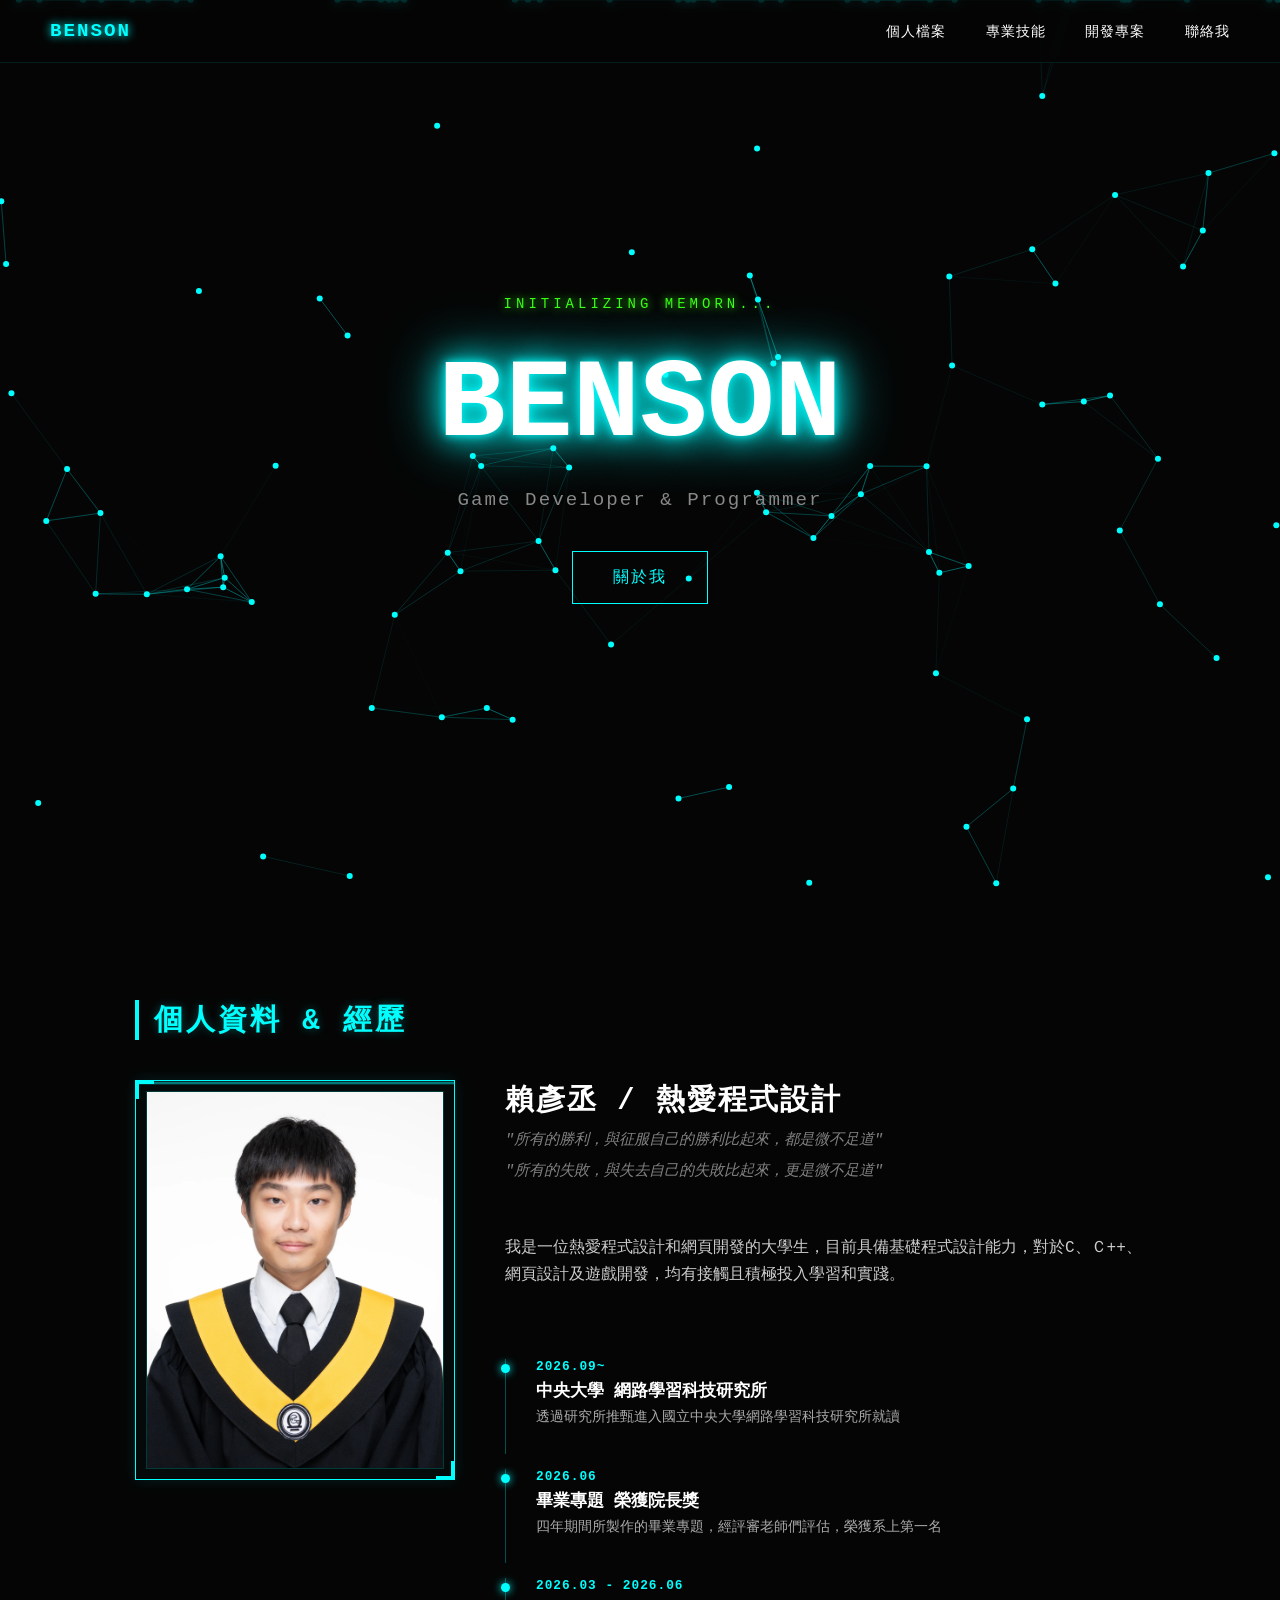
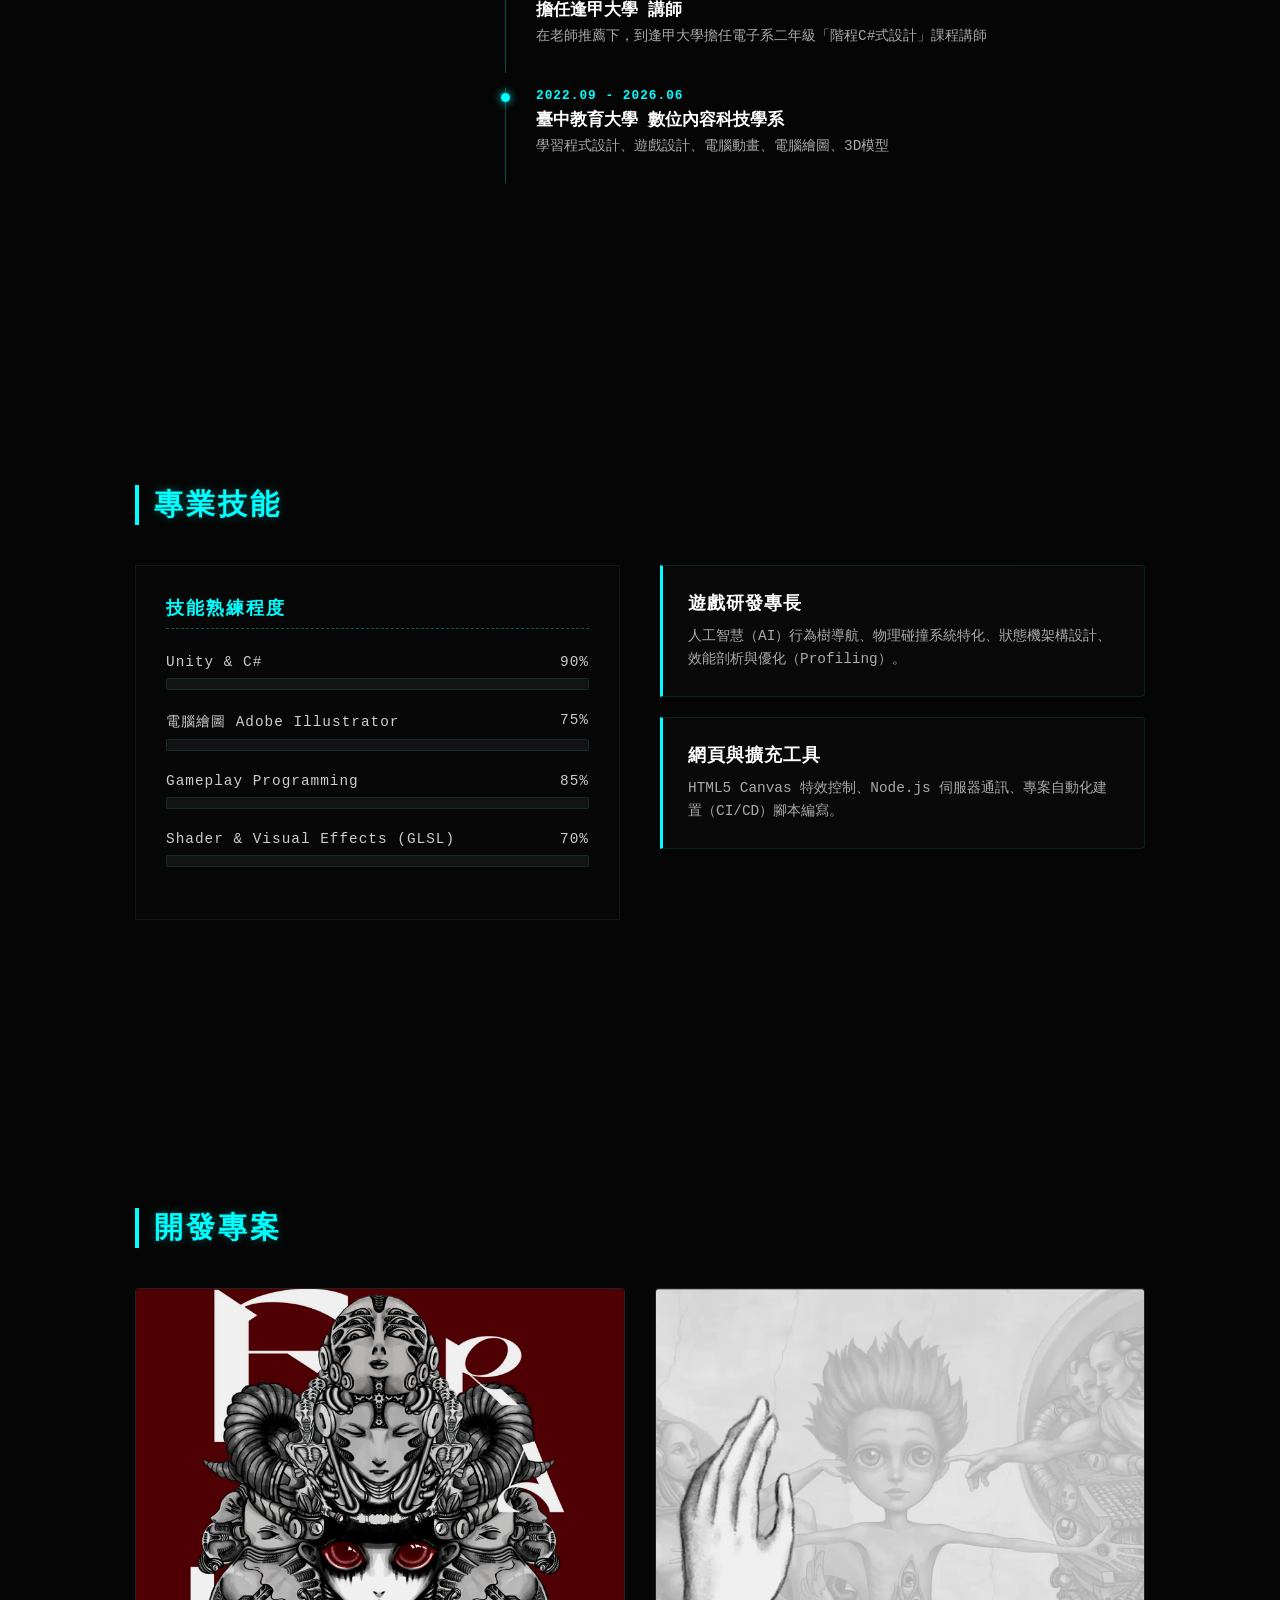
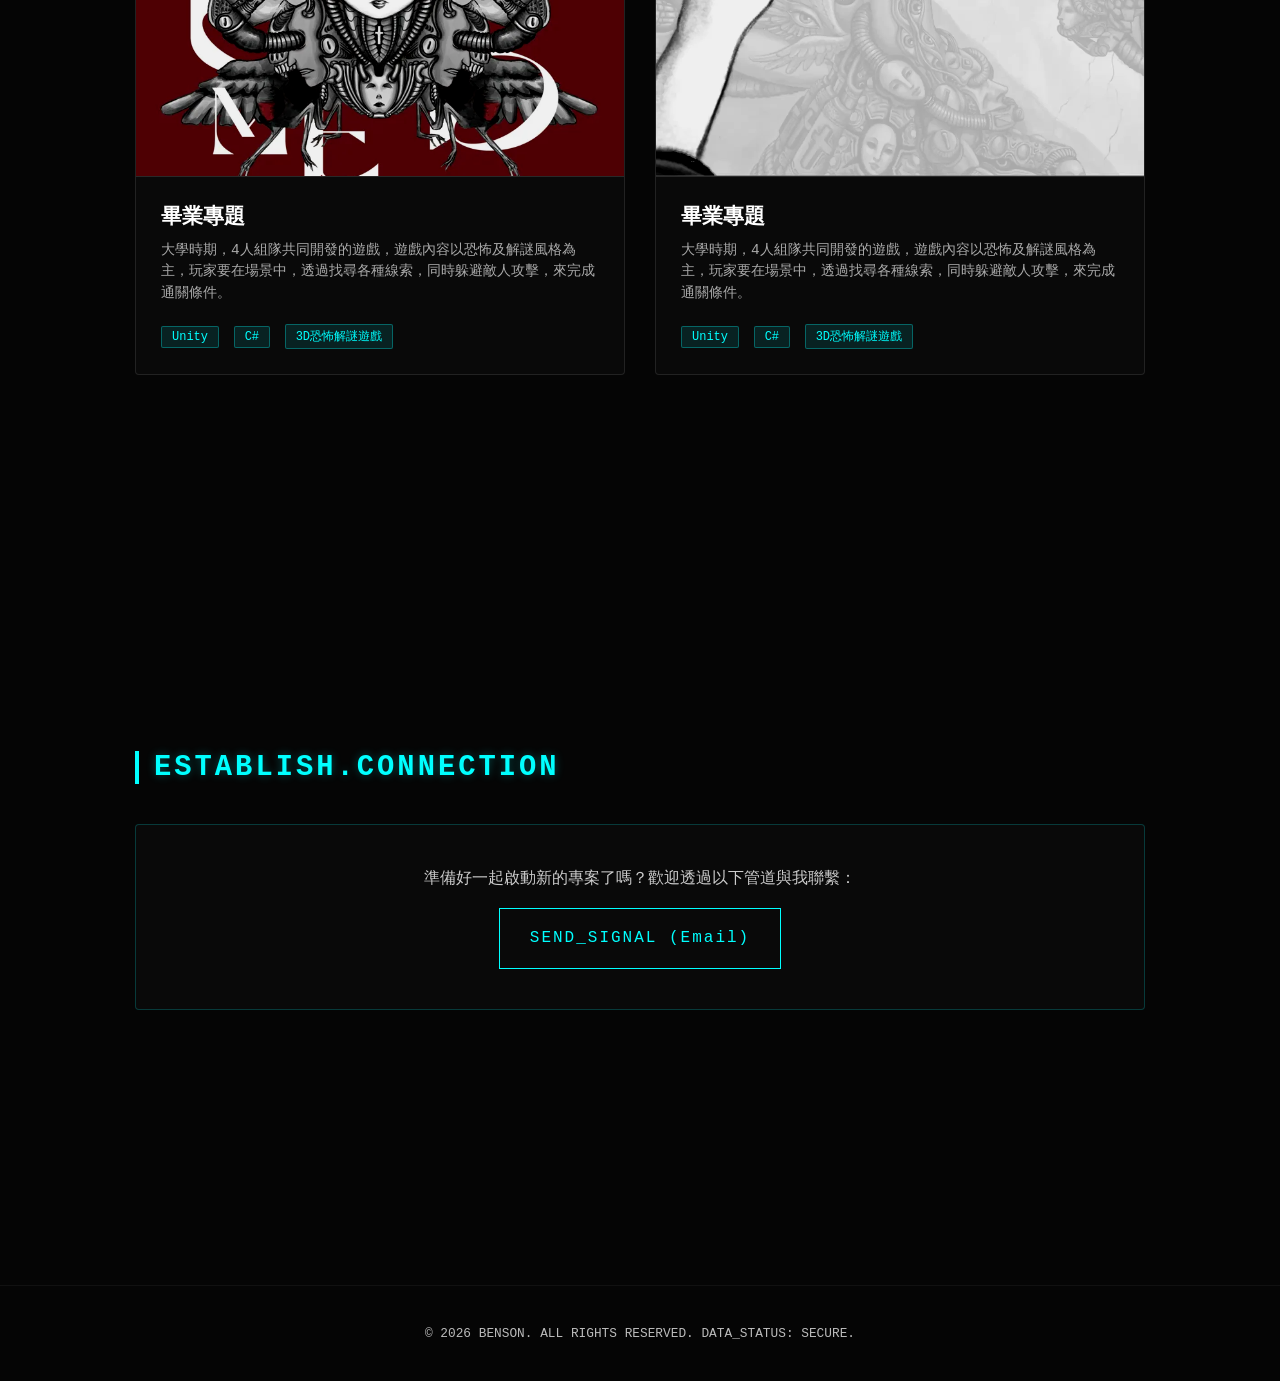
==== index.html @ 848cfb1c "重新載入時，強制跳轉至最上方" ====
<!DOCTYPE html>
<html lang="zh-Hant">
<head>
    <meta charset="UTF-8">
    <meta name="viewport" content="width=device-width, initial-scale=1.0">
    <link rel="stylesheet" href="css/index.css">
    <script src="javaScript/index.js" defer></script>
    <script src="javaScript/particleBackground.js" defer></script>
    <script src="javaScript/bar.js" defer></script>
    <title>BENSON | Portfolio</title>
</head>
<body class="system-loading">

    <!-- 背景 Canvas 粒子系統 -->
    <canvas id="bg"></canvas>

    <!-- 導覽列 -->
    <nav class="navbar">
        <div class="logo">BENSON</div>
        <div class="nav-links">
            <a href="#about">個人檔案</a>
            <a href="#skills">專業技能</a>
            <a href="#projects">開發專案</a>
            <a href="#contact">聯絡我</a>
        </div>
    </nav>

    <!-- Hero 首頁區塊 -->
    <header class="hero">
        <div id="bootText">INITIALIZING MEMORY...</div>
        <h1 id="name">BENSON</h1>
        <p id="heroTitle">Game Developer & Programmer</p>
        <a href="#about" id="exploreBtn">關於我</a>
    </header>

    <!-- 主體內容 -->
    <main class="container">
        
        <!-- 【更新】關於我、照片與經歷 Profile & Experience -->
        <section id="about" class="section">
            <h2 class="section-title">個人資料&nbsp;&&nbsp;經歷</h2>
            
            <div class="profile-grid">
                <!-- 左側：個人相片框 -->
                <div class="profile-photo-wrapper">
                    <div class="profile-photo-frame">
                        <!-- 請將下面的 src 替換成你的真實照片路徑，例如 "images/avatar.jpg" -->
                        <img src="image/me.webp" alt="Benson" class="profile-img">
                        <div class="scanline"></div>
                        <div class="frame-glitch-text">就學狀態: 大四畢業</div>
                    </div>
                </div>

                <!-- 右側：個人經歷 -->
                <div class="profile-info-panel">
                    <div class="bio-intro">
                        <h3>賴彥丞 / 熱愛程式設計</h3>

                        <p class="cyber-tagline">"所有的勝利，與征服自己的勝利比起來，都是微不足道"</p>
                        <p class="cyber-tagline">"所有的失敗，與失去自己的失敗比起來，更是微不足道"</p>

                        <p>我是一位熱愛程式設計和網頁開發的大學生，目前具備基礎程式設計能力，對於C、Ｃ++、網頁設計及遊戲開發，均有接觸且積極投入學習和實踐。</p>
                    </div>

                    <!-- 經歷時間軸 -->
                        <div class="timeline-item">
                            <div class="timeline-date">2026.09~</div>
                            <div class="timeline-content">
                                <h5>中央大學&nbsp;網路學習科技研究所</h5>
                                <p>透過研究所推甄進入國立中央大學網路學習科技研究所就讀</p>
                            </div>
                        </div>

                        <div class="timeline-item">
                            <div class="timeline-date">2026.06</div>
                            <div class="timeline-content">
                                <h5>畢業專題&nbsp;榮獲院長獎</h5>
                                <p>四年期間所製作的畢業專題，經評審老師們評估，榮獲系上第一名</p>
                            </div>
                        </div>

                        <div class="timeline-item">
                            <div class="timeline-date">2026.03&nbsp;-&nbsp;2026.06</div>
                            <div class="timeline-content">
                                <h5>擔任逢甲大學&nbsp;講師</h5>
                                <p>在老師推薦下，到逢甲大學擔任電子系二年級「階程C#式設計」課程講師</p>
                            </div>
                        </div>

                        <div class="timeline-item">
                            <div class="timeline-date">2022.09&nbsp;-&nbsp;2026.06</div>
                            <div class="timeline-content">
                                <h5>臺中教育大學&nbsp;數位內容科技學系</h5>
                                <p>學習程式設計、遊戲設計、電腦動畫、電腦繪圖、3D模型</p>
                            </div>
                        </div>
                    </div>
                </div>
            </div>
        </section>

        <!-- 【更新】專長與核心技能核心區塊 -->
        <section id="skills" class="section">
            <h2 class="section-title">專業技能</h2>
            
            <div class="skills-showcase">
                <!-- 左邊：核心專長能量條 -->
                <div class="skills-bars-container">
                    <h4 class="sub-panel-title">技能熟練程度</h4>
                    
                    <div class="skill-bar-wrapper">
                        <div class="skill-bar-label"><span>Unity&nbsp;&&nbsp;C#</span><span>90%</span></div>
                        <div class="skill-bar-bg"><div class="skill-bar-fill" data-progress="90%"></div></div>
                    </div>

                    <div class="skill-bar-wrapper">
                        <div class="skill-bar-label"><span>電腦繪圖&nbsp;Adobe&nbsp;Illustrator</span><span>75%</span></div>
                        <div class="skill-bar-bg"><div class="skill-bar-fill" data-progress="75%"></div></div>
                    </div>

                    <div class="skill-bar-wrapper">
                        <div class="skill-bar-label"><span>Gameplay Programming</span><span>85%</span></div>
                        <div class="skill-bar-bg"><div class="skill-bar-fill" data-progress="85%"></div></div>
                    </div>

                    <div class="skill-bar-wrapper">
                        <div class="skill-bar-label"><span>Shader & Visual Effects (GLSL)</span><span>70%</span></div>
                        <div class="skill-bar-bg"><div class="skill-bar-fill" data-progress="70%"></div></div>
                    </div>
                </div>

                <!-- 右邊：技能分類卡片 -->
                <div class="skills-grid-layout">
                    <div class="skill-group-card">
                        <h3>遊戲研發專長</h3>
                        <p>人工智慧（AI）行為樹導航、物理碰撞系統特化、狀態機架構設計、效能剖析與優化（Profiling）。</p>
                    </div>
                    <div class="skill-group-card">
                        <h3>網頁與擴充工具</h3>
                        <p>HTML5 Canvas 特效控制、Node.js 伺服器通訊、專案自動化建置（CI/CD）腳本編寫。</p>
                    </div>
                </div>
            </div>
        </section>

        <!-- 作品集 Projects -->
        <section id="projects" class="section">
            <h2 class="section-title">開發專案</h2>
            <div class="projects-grid">
                <div class="project-card">
                    <div class="project-img">
                        <img src="image/projects/graduation-topic.webp" alt="畢業專題專案" class="p-media">
                    </div>
                    <div class="project-info">
                        <h3>畢業專題</h3>
                        <p>大學時期，4人組隊共同開發的遊戲，遊戲內容以恐怖及解謎風格為主，玩家要在場景中，透過找尋各種線索，同時躲避敵人攻擊，來完成通關條件。</p>
                        <span class="tag">Unity</span>
                        <span class="tag">C#</span>
                        <span class="tag">3D恐怖解謎遊戲</span>
                    </div>
                </div>

                <div class="project-card">
                    <div class="project-img">
                        <video src="videos/projects/graduation-topic.webm" autoplay loop muted playsinline class="p-media"></video>
                    </div>
                    <div class="project-info">
                        <h3>畢業專題</h3>
                        <p>大學時期，4人組隊共同開發的遊戲，遊戲內容以恐怖及解謎風格為主，玩家要在場景中，透過找尋各種線索，同時躲避敵人攻擊，來完成通關條件。</p>
                        <span class="tag">Unity</span>
                        <span class="tag">C#</span>
                        <span class="tag">3D恐怖解謎遊戲</span>
                    </div>
                </div>
            </div>
        </section>

        <!-- 聯絡我 Contact -->
        <section id="contact" class="section">
            <h2 class="section-title">ESTABLISH.CONNECTION</h2>
            <div class="panel text-center">
                <p class="margin-bottom">準備好一起啟動新的專案了嗎？歡迎透過以下管道與我聯繫：</p>
                <a href="mailto:your-email@example.com" class="cyber-btn">SEND_SIGNAL (Email)</a>
            </div>
        </section>

    </main>

    <footer class="footer">
        <p>&copy; 2026 BENSON. ALL RIGHTS RESERVED. DATA_STATUS: SECURE.</p>
    </footer>

</body>
</html>
---- css/index.css ----
/* =========================================
   滾動條
   ========================================= */

::-webkit-scrollbar {
    width: 6px;               /* 讓滾動條變得極細，不破壞整體畫面美感 */
    background: #050505;      /* 軌道背景色，與你的網頁純黑背景融為一體 */
}

::-webkit-scrollbar-thumb {
    background: rgba(0, 255, 255, 0.3); /* 初始狀態為半透明的青色，低調精緻 */
    border-radius: 10px;               /* 邊角圓潤化 */
    box-shadow: 0 0 8px rgba(0, 255, 255, 0.4); /* 帶有微弱的發光特效 */
    transition: background 0.3s ease;  /* 讓顏色轉變更絲滑 */
}

::-webkit-scrollbar-thumb:hover,
::-webkit-scrollbar-thumb:active {
    background: #00ffff;               /* 亮青色全開，充能效果 */
    box-shadow: 
        0 0 12px #006868,
        0 0 20px #006868;              /* 增強霓虹發光矩陣，視覺張力拉滿 */
}

::-webkit-scrollbar-track {
    background: #050505;
}

/* =========================================
   選取風格 (Selection)
   ========================================= */

/* 電腦版現代瀏覽器（Chrome, Edge, Safari, Opera） */
::selection {
    background-color: #00bdbd; /* 賽博霓虹青色 (Cyber Cyan) */
    color: #050505;            /* 文字變成深黑色 */
    text-shadow: none;
}

::-moz-selection {
    background-color: #00ffff;
    color: #050505;
    text-shadow: none;
}

/* 基礎重設與變數 */
*{
    margin: 0;
    padding: 0;
    box-sizing: border-box;
    scroll-behavior: smooth;
}

body {
    background: #050505;
    color: white;
    font-family: 'Courier New', Arial, sans-serif;
    overflow-x: hidden;
    position: relative;
}

body.system-loading {
    overflow: hidden !important;       /* 完全禁止視窗上下滾動 */
    pointer-events: none !important;   /* 阻斷所有點擊、選取、 hovered 效果 */
    cursor: wait !important;           /* 滑鼠指針變成等待狀態（選用） */
}

/* 額外優化：讓初始化的提示字，在解鎖時變成綠色或維持亮藍色，更有成功解鎖的儀式感 */
body:not(.system-loading) #bootText {
    color: #39ff14; /* 變成綠色（可不加，依你喜好） */
    text-shadow: 0 0 10px #39ff14;
}

#bg {
    position: fixed;
    top: 0;
    left: 0;
    width: 100vw;
    height: 100vh;
    z-index: -1;
    pointer-events: none;
}

/* 導覽列 */
.navbar {
    position: fixed;
    top: 0;
    width: 100%;
    display: flex;
    justify-content: space-between;
    align-items: center;
    padding: 20px 50px;
    z-index: 100;
    background: rgba(5, 5, 5, 0.7);
    backdrop-filter: blur(5px);
    border-bottom: 1px solid rgba(0, 255, 255, 0.1);
}

.navbar .logo {
    color: #00ffff;
    font-weight: bold;
    font-size: 1.2rem;
    letter-spacing: 2px;
    text-shadow: 0 0 10px #00ffff;
}

.navbar .nav-links a {
    color: #fff;
    text-decoration: none;
    margin-left: 30px;
    font-size: 0.9rem;
    letter-spacing: 1px;
    transition: 0.3s;
}

.navbar .nav-links a:hover {
    color: #00ffff;
    text-shadow: 0 0 8px #00ffff;
}

/* Hero 首頁區塊 */
.hero {
    height: 100vh;
    display: flex;
    flex-direction: column;
    justify-content: center;
    align-items: center;
    text-align: center;
    padding: 20px;
}

#bootText {
    color: #00ffff;
    letter-spacing: 4px;
    margin-bottom: 30px;
    font-size: 14px;
}

#name {
    /* 使用 clamp 讓字體在大螢幕最大 7rem，手機螢幕自動縮小，絕不爆版 */
    font-size: clamp(3rem, 10vw, 7rem);
    opacity: 0;
    text-shadow:
    0 0 10px #00ffff,
    0 0 30px #00ffff,
    0 0 60px #00ffff;
}

#heroTitle {
    opacity: 0;
    margin-top: 20px;
    font-size: clamp(1rem, 3vw, 1.2rem);
    letter-spacing: 2px;
    color: #888;
}

#exploreBtn {
    opacity: 0;
    display: inline-block;
    margin-top: 40px;
    padding: 15px 40px;
    border: 1px solid #00ffff;
    color: #00ffff;
    text-decoration: none;
    letter-spacing: 2px;
    transition: 0.3s ease;
}

#exploreBtn:hover {
    background: rgba(0, 255, 255, 0.1);
    box-shadow: 0 0 20px rgba(0, 255, 255, 0.5);
}

/* 主要內容容器 */
.container {
    max-width: 1050px;
    margin: 0 auto;
    padding: 0 20px;
}

/* 區塊通用樣式 */
.section {
    padding: 100px 0;
    min-height: 90vh;
    display: flex;
    flex-direction: column;
    justify-content: center;
}

.section-title {
    font-size: clamp(1.4rem, 4vw, 1.8rem);
    color: #00ffff;
    margin-bottom: 40px;
    letter-spacing: 3px;
    text-shadow: 0 0 10px rgba(0, 255, 255, 0.3);
    border-left: 4px solid #00ffff;
    padding-left: 15px;
}

.sub-panel-title {
    color: #00ffff;
    font-size: 1.1rem;
    letter-spacing: 2px;
    margin-bottom: 25px;
    border-bottom: 1px dashed rgba(0, 255, 255, 0.3);
    padding-bottom: 8px;
}

/* =========================================
   【個人檔案版面】照片與經歷區塊
   ========================================= */
.profile-grid {
    display: grid;
    grid-template-columns: 320px 1fr;
    gap: 50px;
    align-items: start;
}

.profile-photo-wrapper {
    width: 100%;
}

.profile-photo-frame {
    position: relative;
    width: 100%;
    aspect-ratio: 4 / 5;
    border: 1px solid #00ffff;
    
    /* 【關鍵修改 1】拔掉原本的 padding: 10px，防止內邊距把圖片推歪 */
    padding: 0; 
    
    background: rgba(0, 255, 255, 0.02);
    box-shadow: 0 0 15px rgba(0, 255, 255, 0.1);
    overflow: hidden;
    
    display: flex;
    justify-content: center;
    align-items: center;
}

.profile-photo-frame::before {
    content: '';
    position: absolute;
    top: 0; left: 0; width: 15px; height: 15px;
    border-top: 3px solid #00ffff; border-left: 3px solid #00ffff;
    z-index: 5; /* 確保邊角蓋在圖片上方 */
}

.profile-photo-frame::after {
    content: '';
    position: absolute;
    bottom: 0; right: 0; width: 15px; height: 15px;
    border-bottom: 3px solid #00ffff; border-right: 3px solid #00ffff;
    z-index: 5; /* 確保邊角蓋在圖片上方 */
}

.profile-img {
    position: absolute;
    top: 10px;
    left: 10px;
    width: calc(100% - 20px);  /* 扣除左右各 10px 的空間 */
    height: calc(100% - 20px); /* 扣除上下各 10px 的空間 */
    
    object-fit: cover;
    object-position: center; /* 強迫瀏覽器以正中央為軸心向外縮放裁剪 */
    
    filter: none;
    opacity: 1;
    border: 1px solid rgba(0, 255, 255, 0.2);
    z-index: 1;
}

.scanline {
    position: absolute;
    top: 0; left: 0; width: 100%; height: 4px;
    background: linear-gradient(to bottom, transparent, #00ffff, transparent);
    opacity: 0.6;
    animation: scan 4s linear infinite;
    pointer-events: none;
    z-index: 3; /* 確保掃描線能在照片上方跑動 */
}

@keyframes scan {
    0% { top: 0%; }
    100% { top: 100%; }
}

.frame-glitch-text {
    position: absolute;
    bottom: 15px;
    left: 20px;
    font-size: 0.75rem;
    color: #00ffff;
    letter-spacing: 2px;
    background: rgba(5, 5, 5, 0.8);
    padding: 2px 8px;
    border: 1px solid rgba(0, 255, 255, 0.4);
}

.profile-info-panel .bio-intro h3 {
    font-size: 1.8rem;
    letter-spacing: 2px;
    margin-bottom: 8px;
}

.profile-info-panel .bio-intro p {
    color: #ccc;
    line-height: 1.7;
    margin-top: 50px;
    margin-bottom: 70px;
}

.profile-info-panel .bio-intro p.cyber-tagline {
    color: #888888f1;
    font-style: italic;
    margin-top: 5px;
    margin-bottom: 5px;
    font-size: 0.95rem;
}

/* 工作/學經歷時間軸 */
.experience-timeline {
    margin-top: 20px;
}

.timeline-item {
    position: relative;
    padding-left: 30px;
    border-left: 1px solid rgba(0, 255, 255, 0.3);
    padding-bottom: 25px;
    margin-bottom: 15px;
}

.timeline-item::before {
    content: '';
    position: absolute;
    left: -5px;
    top: 5px;
    width: 9px;
    height: 9px;
    background: #00ffff;
    border-radius: 50%;
    box-shadow: 0 0 8px #00ffff;
}

.timeline-date {
    font-size: 0.8rem;
    color: #00ffff;
    font-weight: bold;
    letter-spacing: 1px;
    margin-bottom: 5px;
}

.timeline-content h5 {
    font-size: 1.05rem;
    color: #fff;
    margin-bottom: 5px;
}

.timeline-content p {
    font-size: 0.9rem;
    color: #aaa;
    line-height: 1.5;
}

/* =========================================
   【專長展示版面】能量進度條
   ========================================= */
.skills-showcase {
    display: grid;
    grid-template-columns: 1fr 1fr;
    gap: 40px;
}

.skills-bars-container {
    background: rgba(255, 255, 255, 0.01);
    border: 1px solid rgba(255, 255, 255, 0.05);
    padding: 30px;
}

.skill-bar-wrapper {
    margin-bottom: 22px;
}

.skill-bar-label {
    display: flex;
    justify-content: space-between;
    font-size: 0.9rem;
    color: #ccc;
    margin-bottom: 8px;
    letter-spacing: 1px;
}

.skill-bar-bg {
    width: 100%;
    height: 12px;
    background: rgba(255, 255, 255, 0.05);
    border: 1px solid rgba(0, 255, 255, 0.1);
    border-radius: 2px;
    margin-top: 8px;
    overflow: hidden;
    position: relative;
}

.skill-bar-fill {
    height: 100%;
    background: linear-gradient(90deg, rgba(0, 255, 255, 0.6), #00ffff); /* 青色漸層霓虹 */
    box-shadow: 0 0 10px rgba(0, 255, 255, 0.5);
    width: 0%; 
    transition: width 1.5s cubic-bezier(0.25, 1, 0.5, 1);
}

.skills-grid-layout {
    display: flex;
    flex-direction: column;
    gap: 20px;
}

.skill-group-card {
    background: rgba(255, 255, 255, 0.02);
    border: 1px solid rgba(0, 255, 255, 0.1);
    border-left: 3px solid #00ffff;
    padding: 25px;
    border-radius: 0 4px 4px 0;
}

.skill-group-card h3 {
    color: #fff;
    font-size: 1.1rem;
    margin-bottom: 10px;
    letter-spacing: 1px;
}

.skill-group-card p {
    color: #aaa;
    font-size: 0.9rem;
    line-height: 1.6;
}

/* =========================================
   作品集與其他通用區塊
   ========================================= */
.panel {
    background: rgba(255, 255, 255, 0.02);
    border: 1px solid rgba(0, 255, 255, 0.2);
    padding: 40px;
    border-radius: 4px;
    line-height: 1.8;
    color: #ccc;
}

.panel p { margin-bottom: 15px; }

/* =========================================
   專案區
   ========================================= */

.projects-grid {
    display: grid;
    /* RWD 自動網格排列 */
    grid-template-columns: repeat(auto-fit, minmax(280px, 1fr));
    gap: 30px;
}

.project-card {
    background: rgba(255, 255, 255, 0.02); /* 稍微提升一點點亮度，黑客質感更好 */
    border: 1px solid rgba(255, 255, 255, 0.1);
    border-radius: 4px;
    overflow: hidden; /* 確保圖片放大時不會超出卡片邊框 */
    transition: 0.3s cubic-bezier(0.4, 0, 0.2, 1);
    
    /* 【關鍵修正 1】改為 Flex 垂直佈局，強迫圖片區與文字區絕對分流，永不重疊 */
    display: flex;
    flex-direction: column;
}

.project-card:hover {
    border-color: #00ffff;
    transform: translateY(-5px);
    box-shadow: 0 5px 20px rgba(0, 255, 255, 0.15);
}

.project-img {
    width: 100%;
    aspect-ratio: 1 / 1;
    background: #111;
    display: flex;
    justify-content: center;
    align-items: center;
    color: #444;
    font-size: 0.8rem;
    letter-spacing: 2px;
    border-bottom: 1px solid rgba(255, 255, 255, 0.1);
    
    /* 【關鍵修正 2】確保容器本身不會被裡面的巨大圖片塞變形 */
    position: relative;
    overflow: hidden; 
    flex-shrink: 0; /* 防止卡片被內容壓縮時，圖片高度被擠扁 */
}

.p-media {
    width: 100%;
    height: 100%;
    object-fit: cover; /* 確保影片不管原比例是 16:9 還是 4:3，都能自動裁切並完美填滿正方形，絕不變形拉伸 */
    object-position: center; /* 影片居中對齊 */
    
    /* 賽博朋克暗色調微濾鏡 */
    filter: grayscale(0%) brightness(0.9) contrast(110%);
    transition: transform 0.5s ease, filter 0.5s ease;
}

.project-card:hover .p-media {
    transform: scale(1.06);
    filter: grayscale(0%) brightness(1.1) contrast(115%);
}

.project-info { 
    padding: 25px; 
    /* 讓文字區自動填滿剩餘空間，排版更整齊 */
    flex-grow: 1; 
}

.project-info h3 { 
    color: #fff; 
    margin-bottom: 10px; 
    font-size: 1.3rem; 
}

.project-info p { 
    color: #aaa; 
    font-size: 0.9rem; 
    margin-bottom: 20px; 
    line-height: 1.5; 
}

.tag {
    display: inline-block;
    font-size: 0.75rem;
    padding: 3px 10px;
    background: rgba(0, 255, 255, 0.1);
    color: #00ffff;
    border: 1px solid rgba(0, 255, 255, 0.3);
    margin-right: 5px;
    border-radius: 2px;
}

.cyber-btn {
    display: inline-block;
    padding: 15px 30px;
    border: 1px solid #00ffff;
    color: #00ffff;
    text-decoration: none;
    letter-spacing: 2px;
    transition: 0.3s;
    background: transparent;
}

.cyber-btn:hover {
    background: #00ffff;
    color: #000;
    font-weight: bold;
    box-shadow: 0 0 15px #00ffff;
}



.text-center { text-align: center; }
.margin-bottom { margin-bottom: 25px; }

.footer {
    text-align: center;
    padding: 40px;
    font-size: 0.8rem;
    color: #bbbbbb;
    border-top: 1px solid rgba(255, 255, 255, 0.05);
}


/* =========================================
   【新 RWD 響應式佈局深度優化】
   ========================================= */

/* 1. 平板與小桌機佈局 (1024px 以下) */
@media (max-width: 1024px) {
    .navbar {
        padding: 20px 30px;
    }
    .profile-grid {
        grid-template-columns: 280px 1fr;
        gap: 35px;
    }
}

/* 2. 大行動裝置與中平板佈局 (900px 以下) */
@media (max-width: 900px) {
    .section {
        padding: 60px 0; /* 縮小過大的上下間距，提升滑動體驗 */
    }
    .profile-grid {
        grid-template-columns: 1fr; /* 轉為單欄 */
        gap: 40px;
    }
    .profile-photo-frame {
        max-width: 300px; /* 相片在手機上置中放大 */
        margin: 0 auto;
    }
    .skills-showcase {
        grid-template-columns: 1fr; /* 技能區轉為單欄 */
        gap: 30px;
    }
}

/* 3. 標準智慧型手機佈局 (768px 以下) */
@media (max-width: 768px) {
    .navbar {
        padding: 15px 20px;
    }
    .navbar .nav-links {
        display: none; /* 行動版隱藏桌面選單，後續可自行擴充漢堡選單 */
    }
    .panel {
        padding: 30px 20px; /* 縮減內距，把寬度留給內容 */
    }
    .skill-bars-container {
        padding: 20px;
    }

    .timeline-content h5 {
        font-size: 1.15rem;
    }

    .timeline-content p {
        font-size: 1rem;
    }
}

/* 4. 超小手機螢幕特化優化 (480px 以下) */
@media (max-width: 480px) {
    .container {
        padding: 0 15px; /* 邊緣微縮 */
    }
    .section {
        padding: 45px 0;
    }
    .profile-info-panel .bio-intro h3 {
        font-size: 1.4rem; /* 縮小姓名 */
    }
    .timeline-item {
        padding-left: 20px; /* 縮減時間軸左側留白 */
    }
    .skill-group-card {
        padding: 20px 15px;
    }
    .project-info {
        padding: 20px 15px;
    }
    .cyber-btn {
        width: 100%; /* 按鈕在小手機上改為滿版，更好點擊 */
        text-align: center;
        padding: 12px 20px;
    }
}
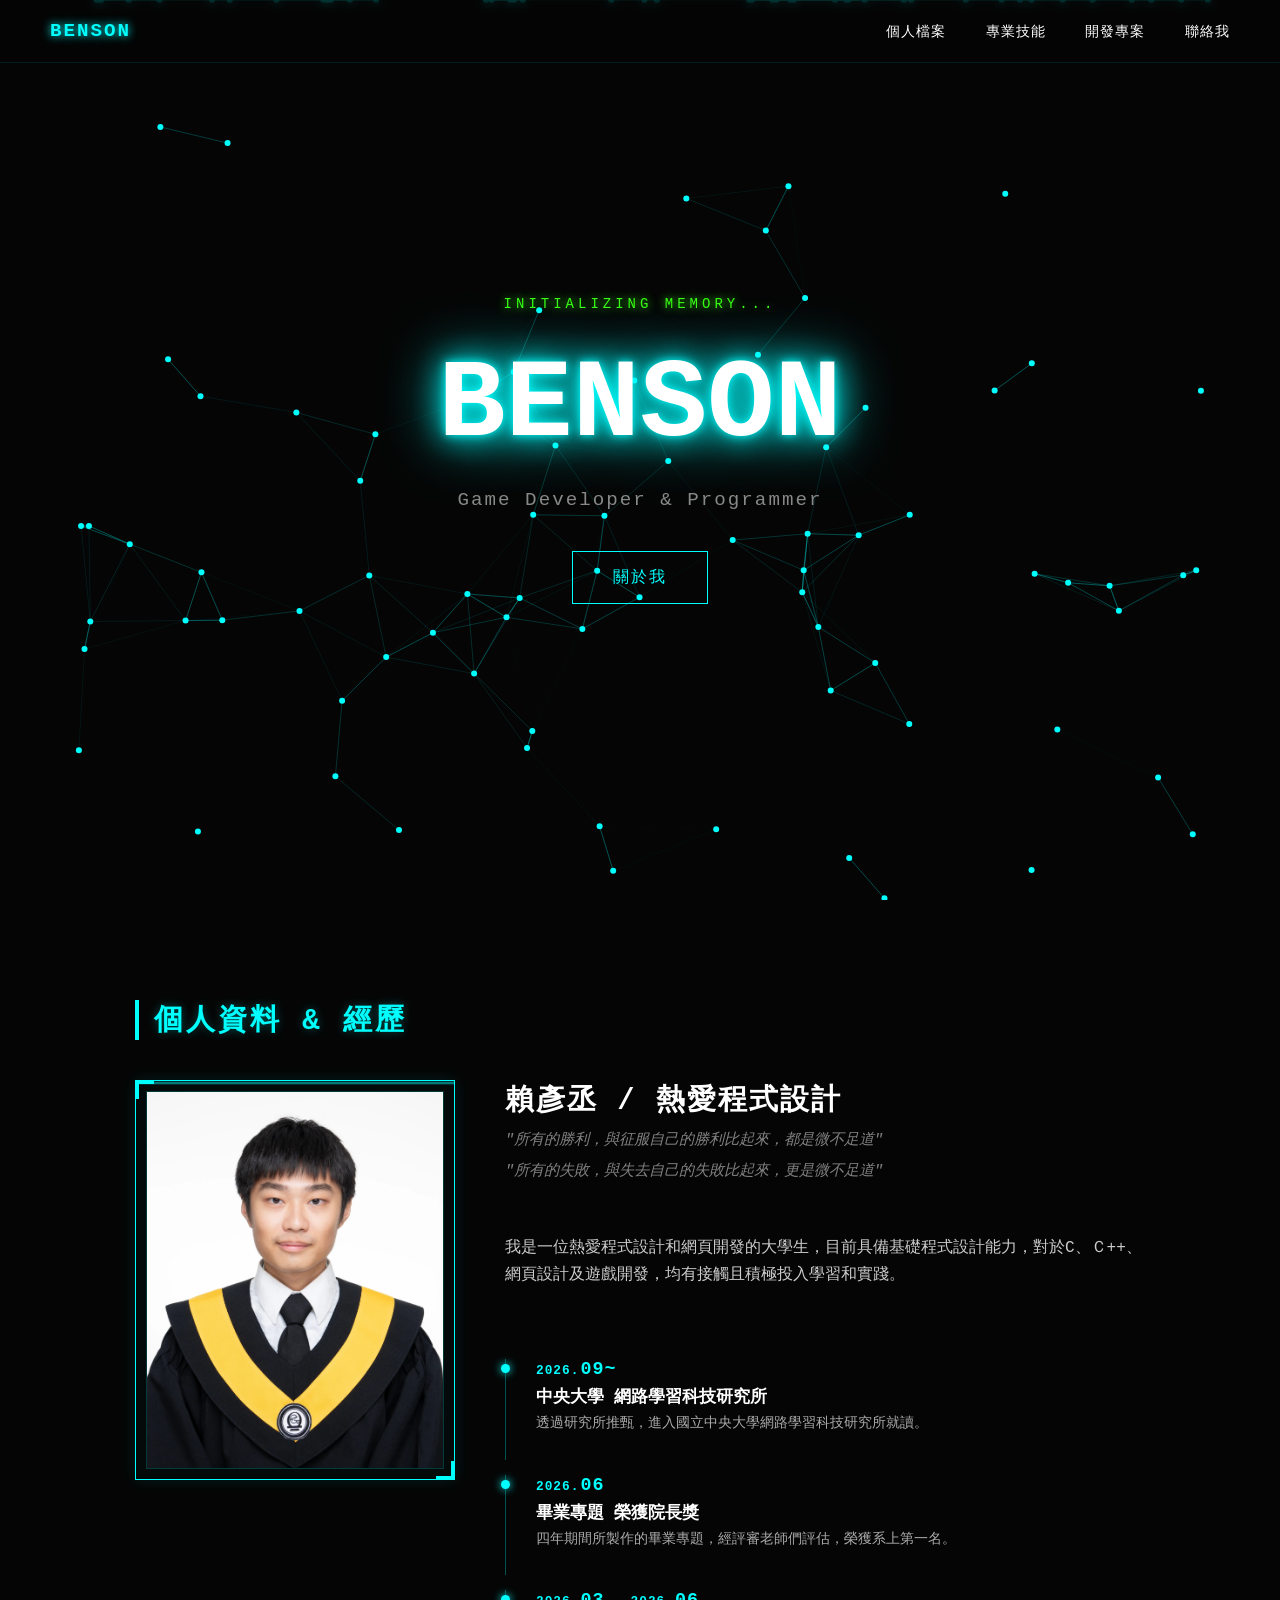
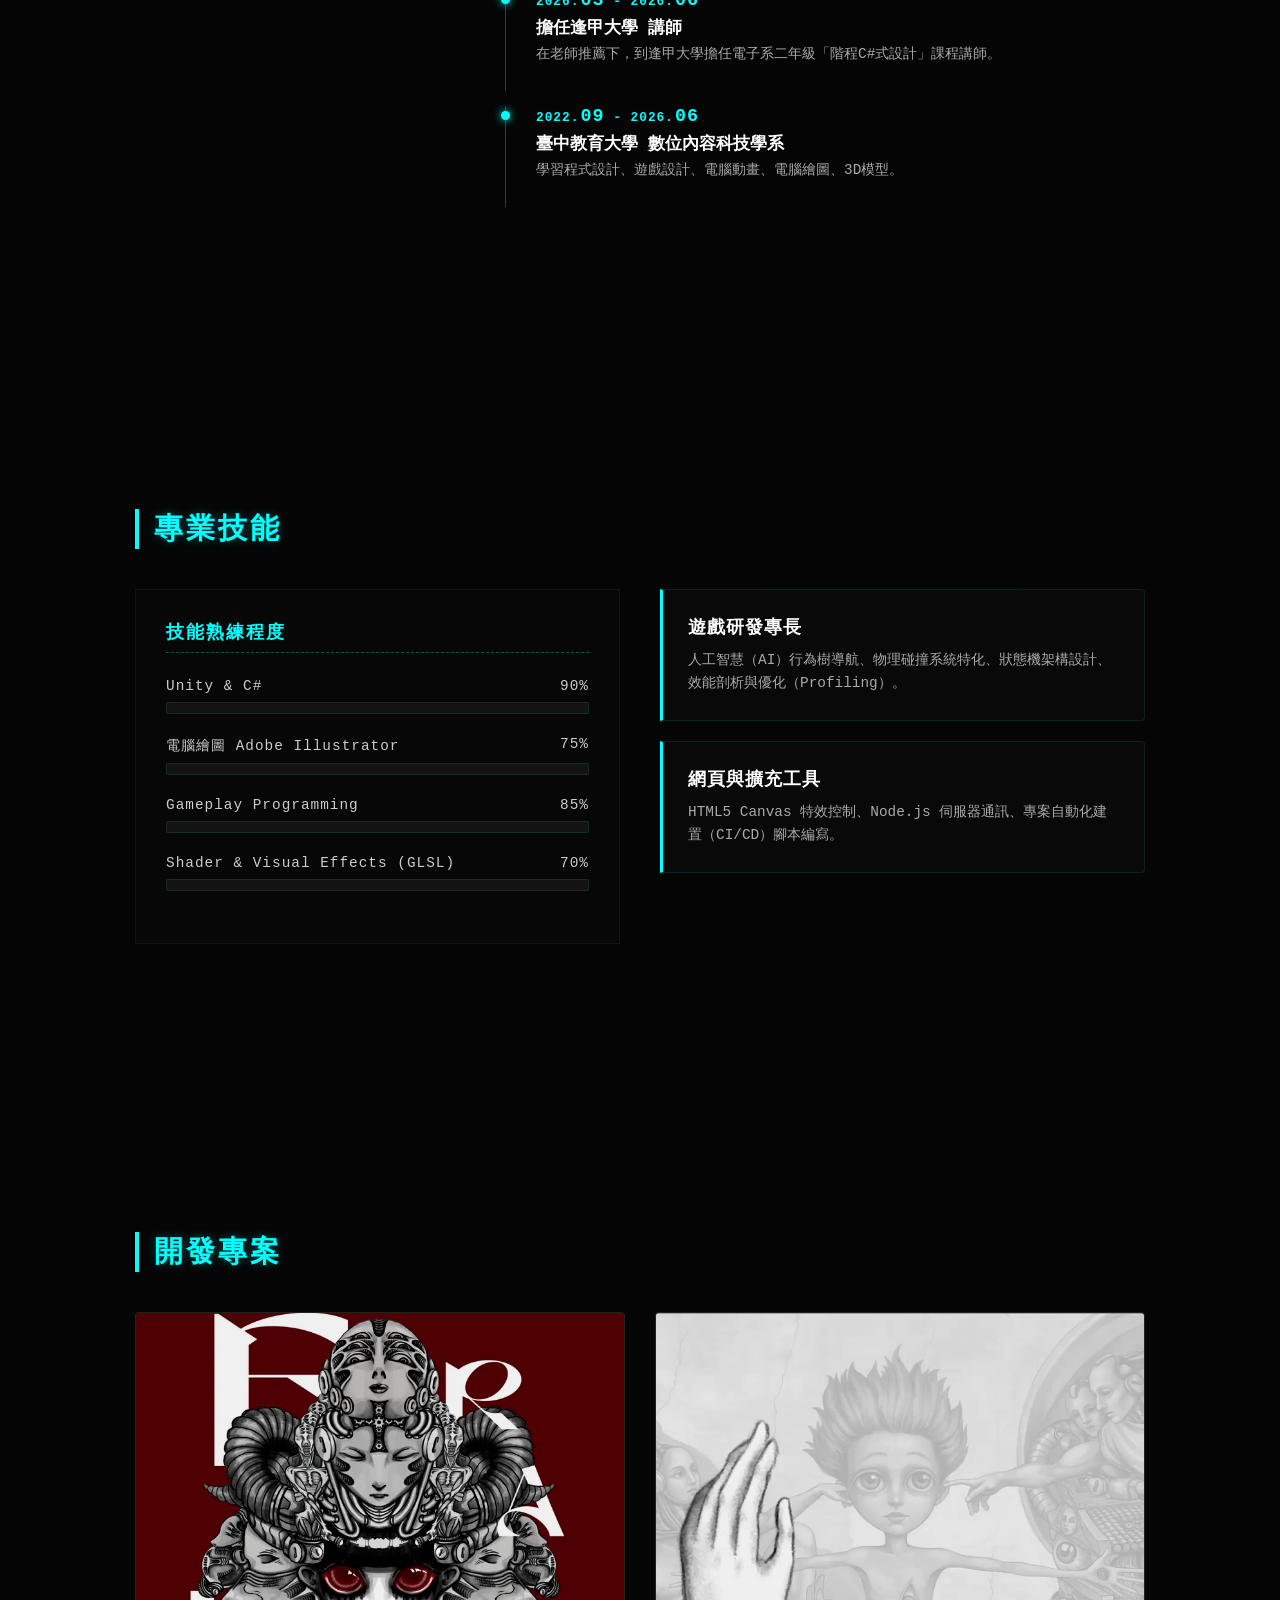
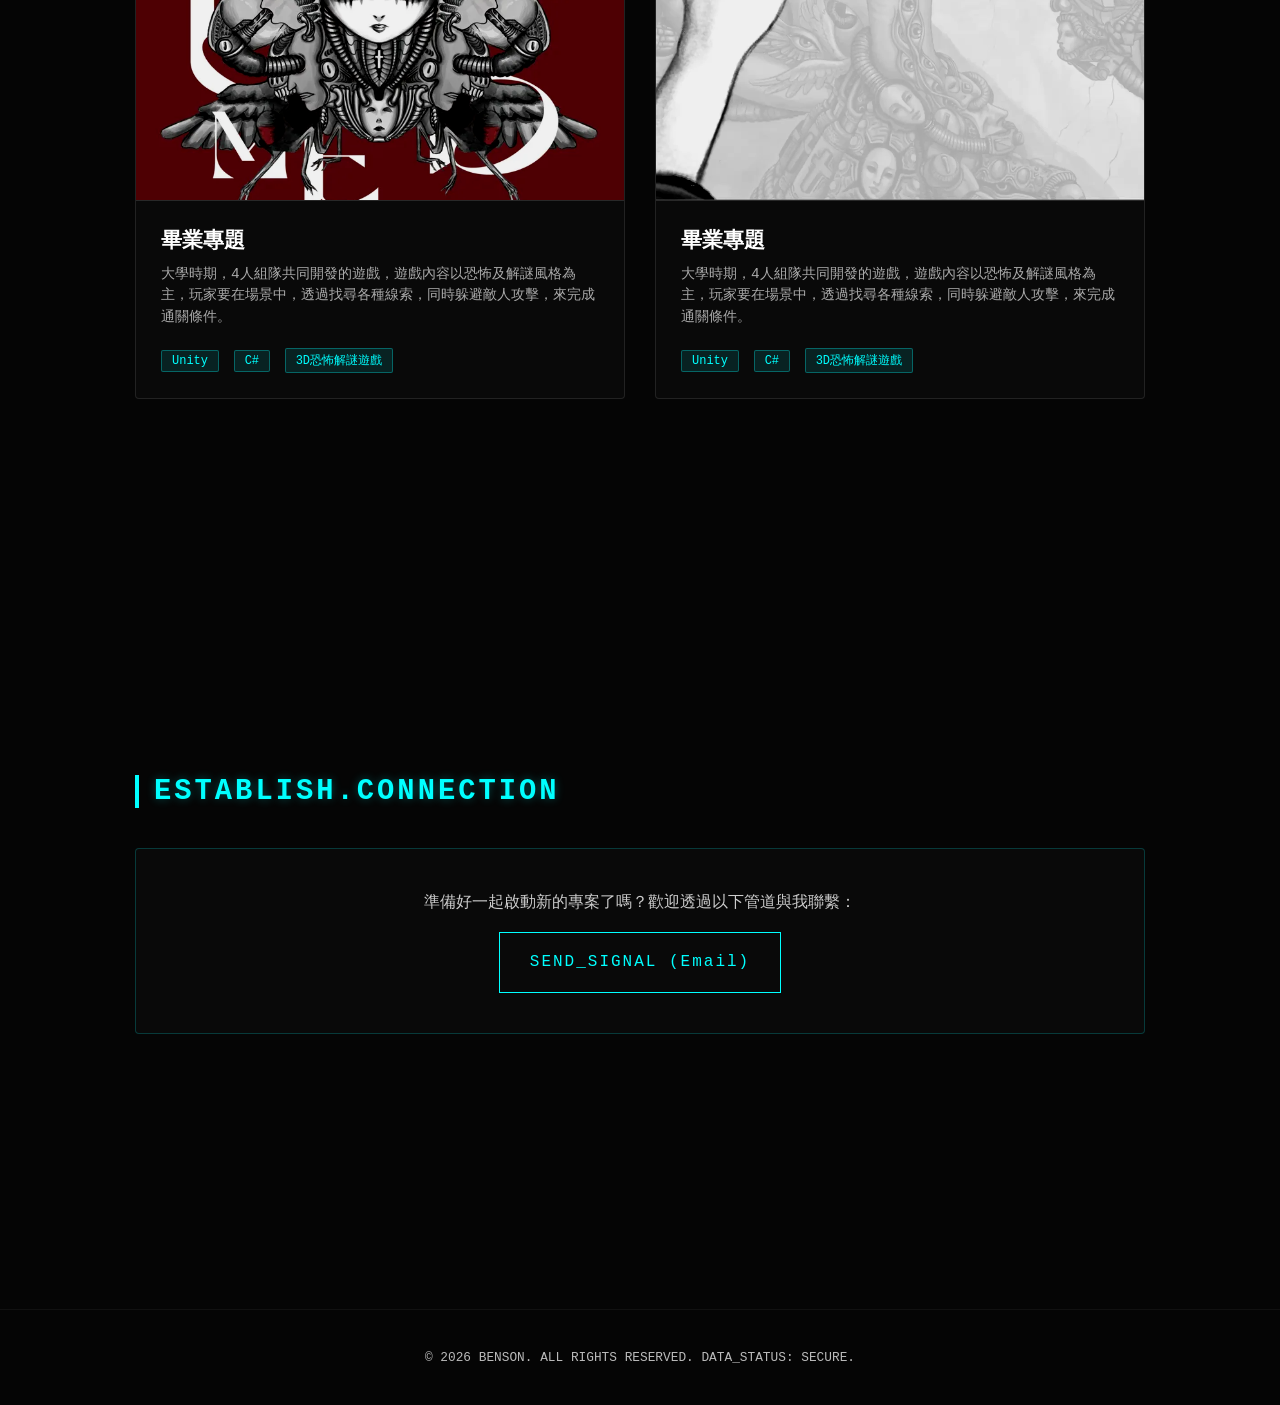
==== commit a4ff3518: "微調介面" ====
--- a/index.html
+++ b/index.html
@@ -64,34 +64,34 @@
 
                     <!-- 經歷時間軸 -->
                         <div class="timeline-item">
-                            <div class="timeline-date">2026.09~</div>
+                            <div class="timeline-date">2026.<span class="timeline-month">09~</span></div>
                             <div class="timeline-content">
                                 <h5>中央大學&nbsp;網路學習科技研究所</h5>
-                                <p>透過研究所推甄進入國立中央大學網路學習科技研究所就讀</p>
+                                <p>透過研究所推甄，進入國立中央大學網路學習科技研究所就讀。</p>
                             </div>
                         </div>
 
                         <div class="timeline-item">
-                            <div class="timeline-date">2026.06</div>
+                            <div class="timeline-date">2026.<span class="timeline-month">06</span></div>
                             <div class="timeline-content">
                                 <h5>畢業專題&nbsp;榮獲院長獎</h5>
-                                <p>四年期間所製作的畢業專題，經評審老師們評估，榮獲系上第一名</p>
+                                <p>四年期間所製作的畢業專題，經評審老師們評估，榮獲系上第一名。</p>
                             </div>
                         </div>
 
                         <div class="timeline-item">
-                            <div class="timeline-date">2026.03&nbsp;-&nbsp;2026.06</div>
+                            <div class="timeline-date">2026.<span class="timeline-month">03</span>&nbsp;-&nbsp;2026.<span class="timeline-month">06</span></div>
                             <div class="timeline-content">
                                 <h5>擔任逢甲大學&nbsp;講師</h5>
-                                <p>在老師推薦下，到逢甲大學擔任電子系二年級「階程C#式設計」課程講師</p>
+                                <p>在老師推薦下，到逢甲大學擔任電子系二年級「階程C#式設計」課程講師。</p>
                             </div>
                         </div>
 
                         <div class="timeline-item">
-                            <div class="timeline-date">2022.09&nbsp;-&nbsp;2026.06</div>
+                            <div class="timeline-date">2022.<span class="timeline-month">09</span>&nbsp;-&nbsp;2026.<span class="timeline-month">06</span></div>
                             <div class="timeline-content">
                                 <h5>臺中教育大學&nbsp;數位內容科技學系</h5>
-                                <p>學習程式設計、遊戲設計、電腦動畫、電腦繪圖、3D模型</p>
+                                <p>學習程式設計、遊戲設計、電腦動畫、電腦繪圖、3D模型。</p>
                             </div>
                         </div>
                     </div>
--- a/css/index.css
+++ b/css/index.css
@@ -318,7 +318,9 @@
     font-size: 0.95rem;
 }
 
-/* 工作/學經歷時間軸 */
+/* =========================================
+   工作/學經歷時間軸
+   ========================================= */
 .experience-timeline {
     margin-top: 20px;
 }
@@ -351,6 +353,13 @@
     margin-bottom: 5px;
 }
 
+.timeline-month {
+    font-size: 1.15rem;
+    color: #00ffff;
+    font-weight: bold;
+    margin-left: 1px;
+}
+
 .timeline-content h5 {
     font-size: 1.05rem;
     color: #fff;
@@ -647,6 +656,7 @@
     }
     .timeline-item {
         padding-left: 20px; /* 縮減時間軸左側留白 */
+        margin-bottom: 20px;
     }
     .skill-group-card {
         padding: 20px 15px;
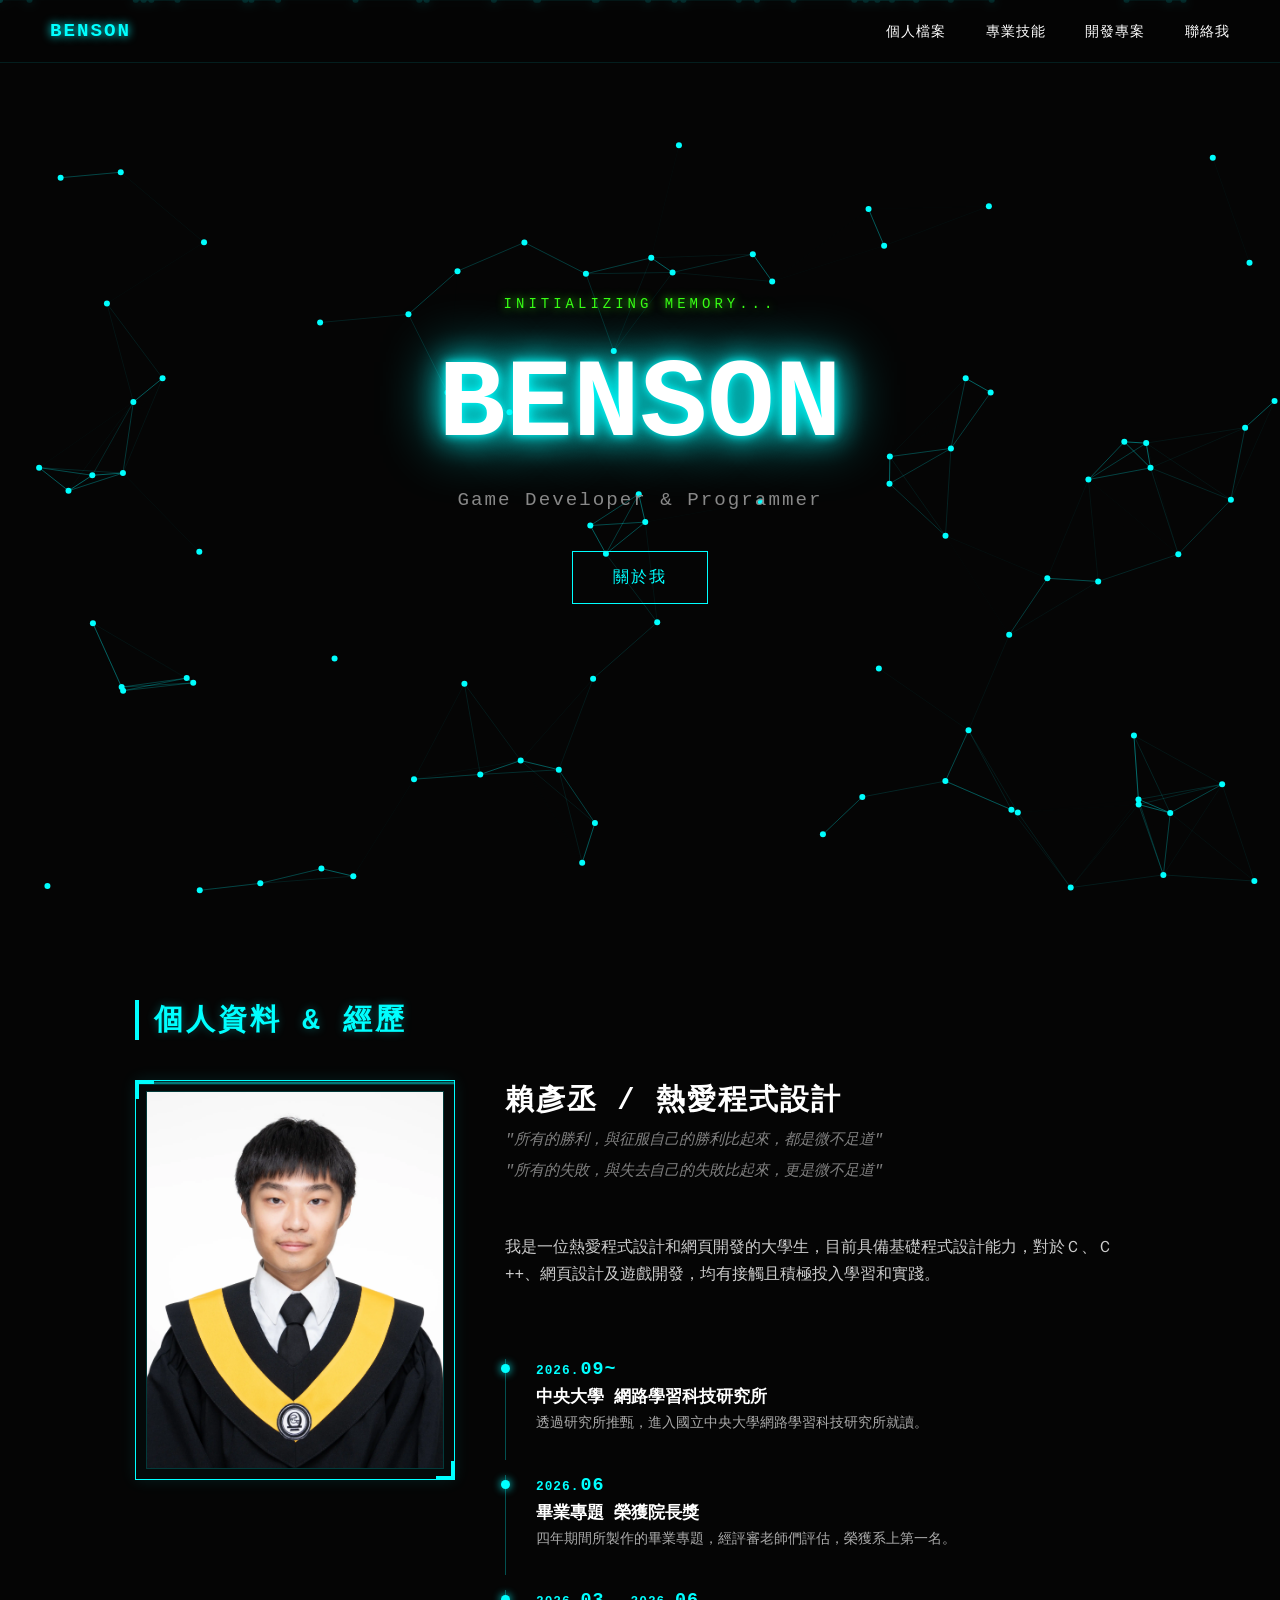
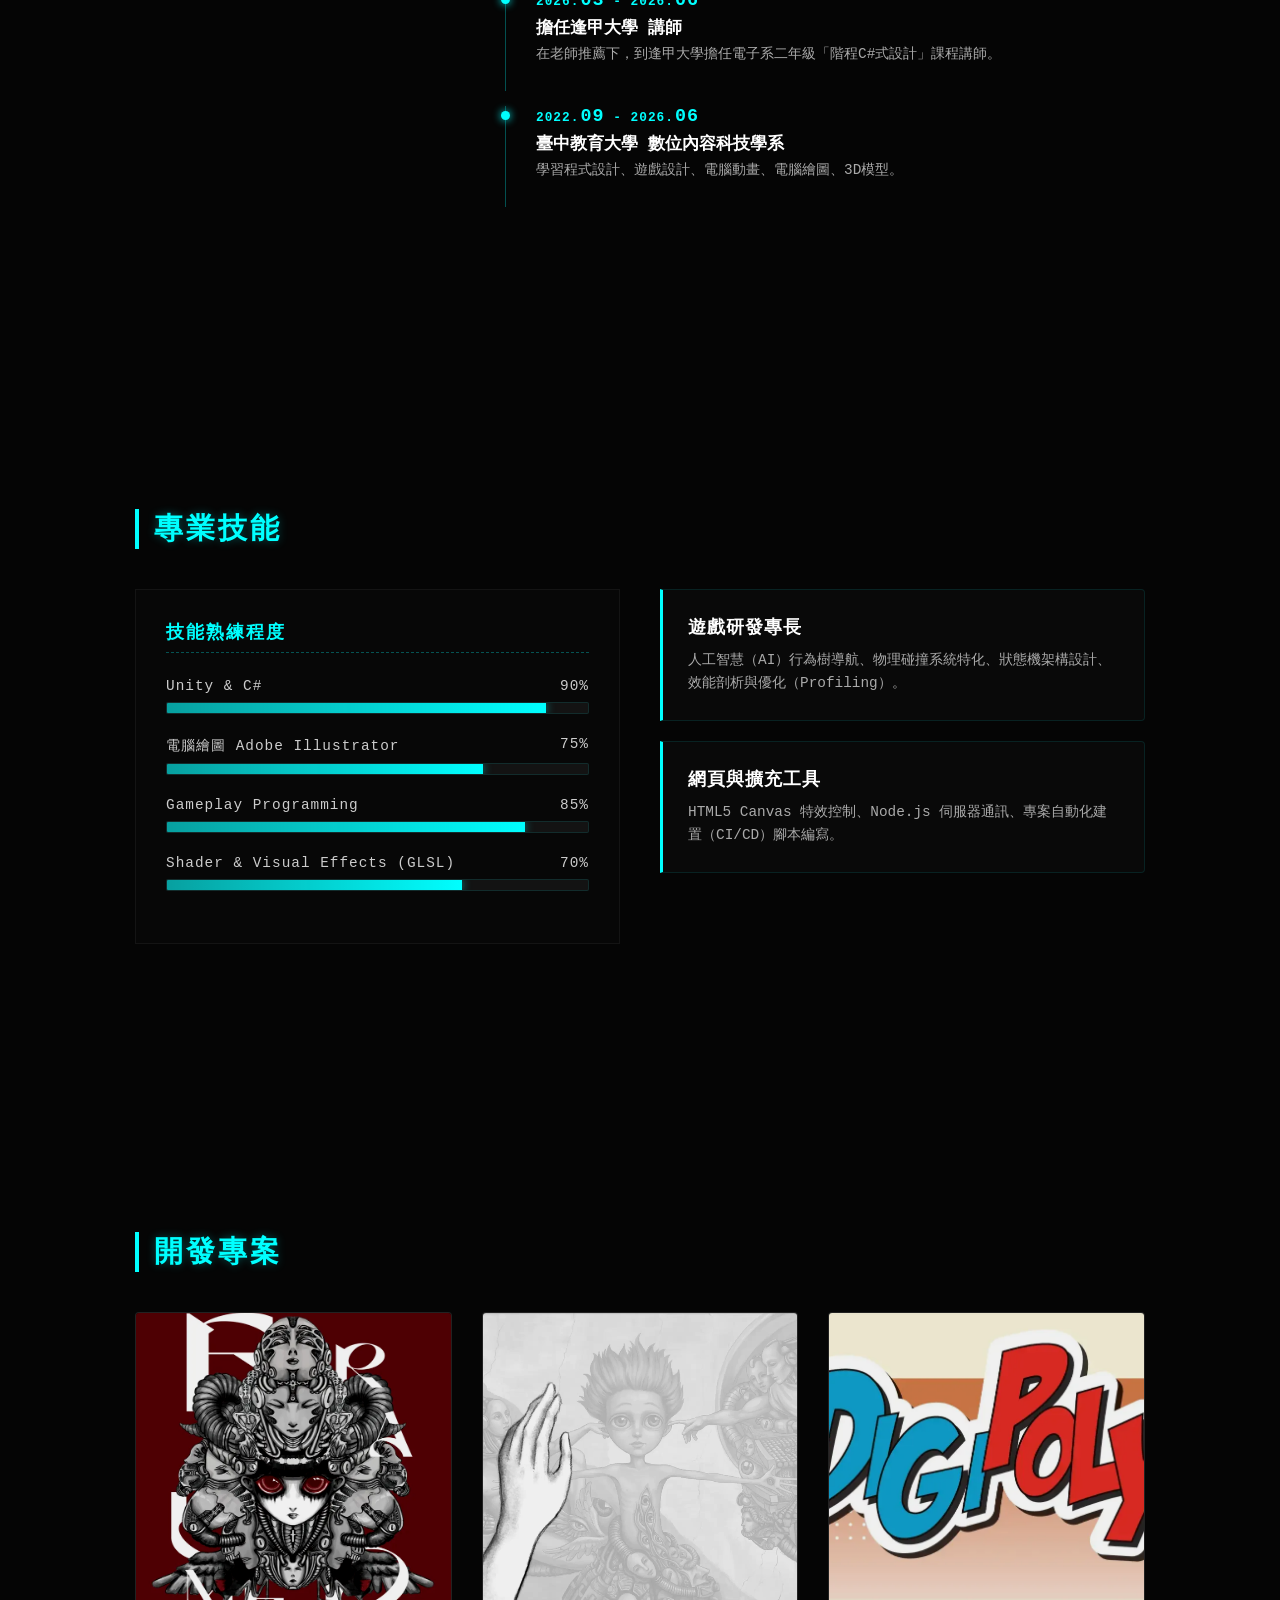
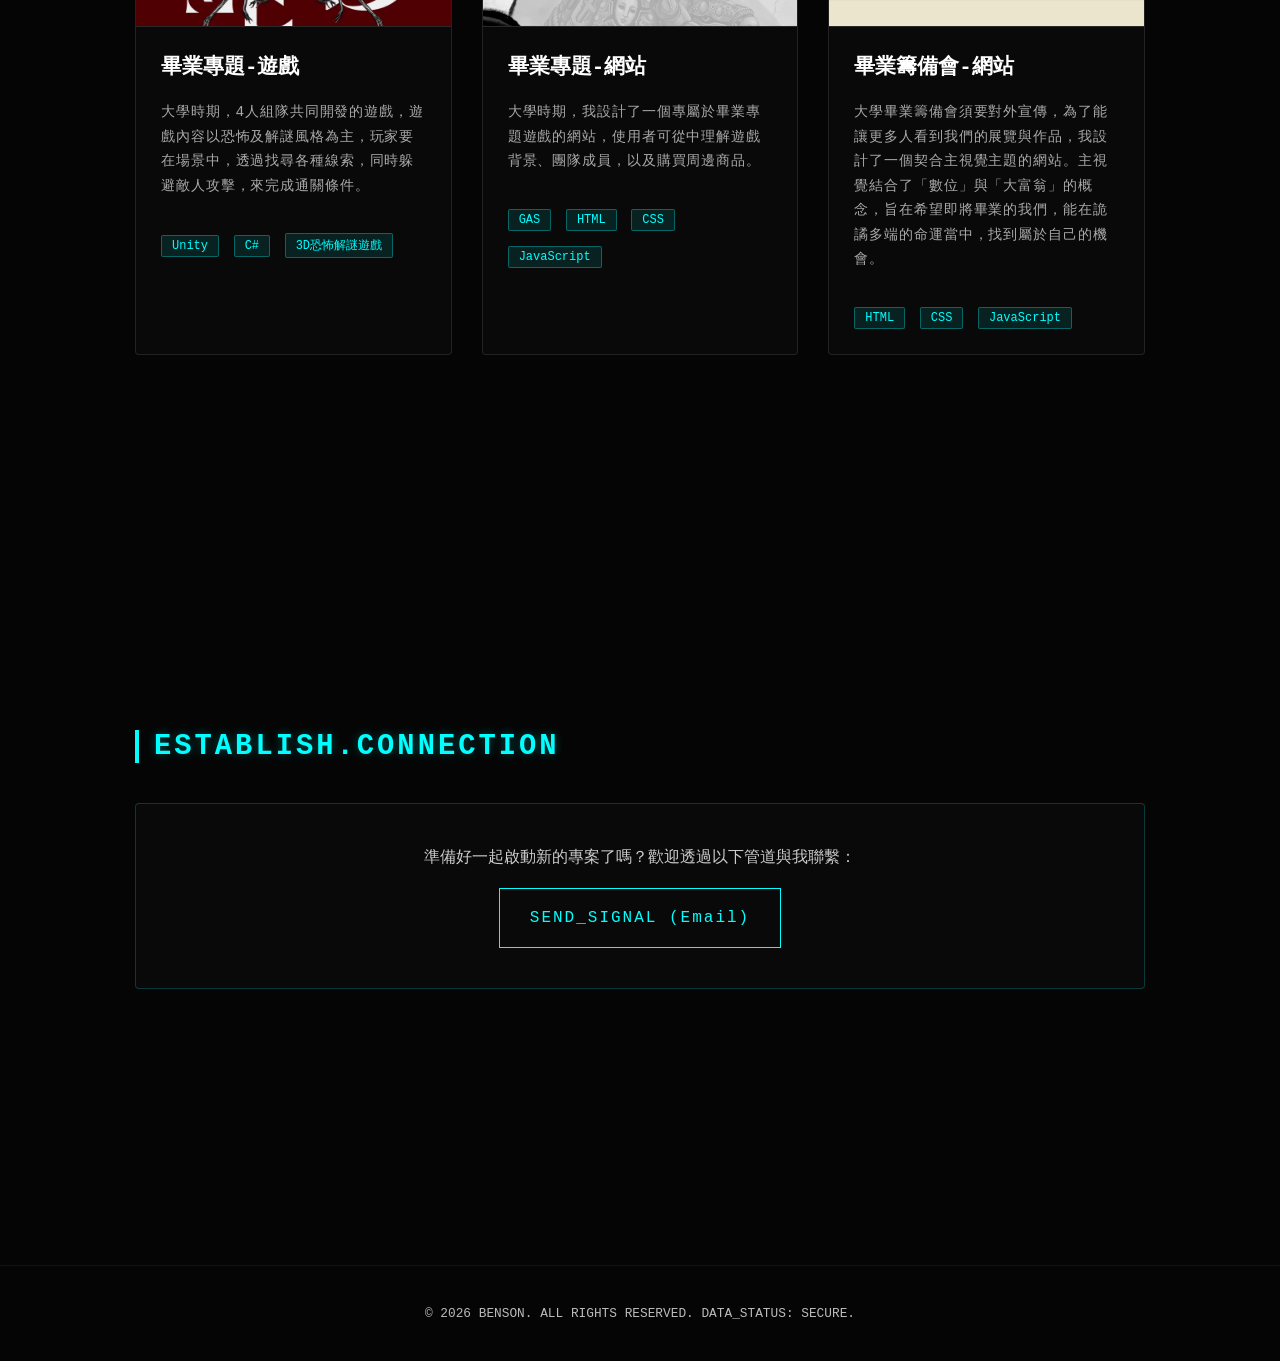
==== commit a0744c63: "增加更多的作品及作品連結" ====
--- a/index.html
+++ b/index.html
@@ -59,7 +59,7 @@
                         <p class="cyber-tagline">"所有的勝利，與征服自己的勝利比起來，都是微不足道"</p>
                         <p class="cyber-tagline">"所有的失敗，與失去自己的失敗比起來，更是微不足道"</p>
 
-                        <p>我是一位熱愛程式設計和網頁開發的大學生，目前具備基礎程式設計能力，對於C、Ｃ++、網頁設計及遊戲開發，均有接觸且積極投入學習和實踐。</p>
+                        <p>我是一位熱愛程式設計和網頁開發的大學生，目前具備基礎程式設計能力，對於Ｃ、Ｃ++、網頁設計及遊戲開發，均有接觸且積極投入學習和實踐。</p>
                     </div>
 
                     <!-- 經歷時間軸 -->
@@ -147,31 +147,45 @@
         <section id="projects" class="section">
             <h2 class="section-title">開發專案</h2>
             <div class="projects-grid">
-                <div class="project-card">
+                <a href="https://drive.google.com/uc?export=download&id=1AIQpjvRmPlv8cCI1WfmpAyJcCeUtNUnH" target="_blank" rel="noopener noreferrer" class="project-card" spellcheck="false">
                     <div class="project-img">
-                        <img src="image/projects/graduation-topic.webp" alt="畢業專題專案" class="p-media">
+                        <img src="image/projects/graduation-topic.webp" alt="畢業專題遊戲專案" class="p-media">
                     </div>
                     <div class="project-info">
-                        <h3>畢業專題</h3>
+                        <h3>畢業專題-遊戲</h3>
                         <p>大學時期，4人組隊共同開發的遊戲，遊戲內容以恐怖及解謎風格為主，玩家要在場景中，透過找尋各種線索，同時躲避敵人攻擊，來完成通關條件。</p>
                         <span class="tag">Unity</span>
                         <span class="tag">C#</span>
                         <span class="tag">3D恐怖解謎遊戲</span>
                     </div>
-                </div>
-
-                <div class="project-card">
+                </a>
+
+                <a href="https://bensongithubstudio.github.io/Website-Human-Robot-Story-Frame/index.html" target="_blank" rel="noopener noreferrer" class="project-card" spellcheck="false">
                     <div class="project-img">
                         <video src="videos/projects/graduation-topic.webm" autoplay loop muted playsinline class="p-media"></video>
                     </div>
                     <div class="project-info">
-                        <h3>畢業專題</h3>
-                        <p>大學時期，4人組隊共同開發的遊戲，遊戲內容以恐怖及解謎風格為主，玩家要在場景中，透過找尋各種線索，同時躲避敵人攻擊，來完成通關條件。</p>
-                        <span class="tag">Unity</span>
-                        <span class="tag">C#</span>
-                        <span class="tag">3D恐怖解謎遊戲</span>
-                    </div>
-                </div>
+                        <h3>畢業專題-網站</h3>
+                        <p>大學時期，我設計了一個專屬於畢業專題遊戲的網站，使用者可從中理解遊戲背景、團隊成員，以及購買周邊商品。</p>
+                        <span class="tag">GAS</span>
+                        <span class="tag">HTML</span>
+                        <span class="tag">CSS</span>
+                        <span class="tag">JavaScript</span>
+                    </div>
+                </a>
+
+                <a href="https://bensongithubstudio.github.io/Website-DIGIPOLY/" target="_blank" rel="noopener noreferrer" class="project-card" spellcheck="false">
+                    <div class="project-img">
+                        <img src="image/projects/DIGIPOLY.webp" alt="畢業籌備會網站專案" class="p-media">
+                    </div>
+                    <div class="project-info">
+                        <h3>畢業籌備會-網站</h3>
+                        <p>大學畢業籌備會須要對外宣傳，為了能讓更多人看到我們的展覽與作品，我設計了一個契合主視覺主題的網站。主視覺結合了「數位」與「大富翁」的概念，旨在希望即將畢業的我們，能在詭譎多端的命運當中，找到屬於自己的機會。</p>
+                        <span class="tag">HTML</span>
+                        <span class="tag">CSS</span>
+                        <span class="tag">JavaScript</span>
+                    </div>
+                </a>
             </div>
         </section>
 
--- a/css/index.css
+++ b/css/index.css
@@ -481,12 +481,22 @@
     /* 【關鍵修正 1】改為 Flex 垂直佈局，強迫圖片區與文字區絕對分流，永不重疊 */
     display: flex;
     flex-direction: column;
+
+    text-decoration: none !important;
+    text-decoration-line: none !important;
+    outline: none;
 }
 
 .project-card:hover {
     border-color: #00ffff;
     transform: translateY(-5px);
     box-shadow: 0 5px 20px rgba(0, 255, 255, 0.15);
+}
+
+.project-card,
+.project-card * {
+    text-decoration: none !important;
+    text-decoration-line: none !important;
 }
 
 .project-img {
@@ -531,7 +541,7 @@
 
 .project-info h3 { 
     color: #fff; 
-    margin-bottom: 10px; 
+    margin-bottom: 20px; 
     font-size: 1.3rem; 
 }
 
@@ -539,7 +549,8 @@
     color: #aaa; 
     font-size: 0.9rem; 
     margin-bottom: 20px; 
-    line-height: 1.5; 
+    letter-spacing: 0.9px;
+    line-height: 1.7; 
 }
 
 .tag {
@@ -549,6 +560,7 @@
     background: rgba(0, 255, 255, 0.1);
     color: #00ffff;
     border: 1px solid rgba(0, 255, 255, 0.3);
+    margin-top: 15px;
     margin-right: 5px;
     border-radius: 2px;
 }
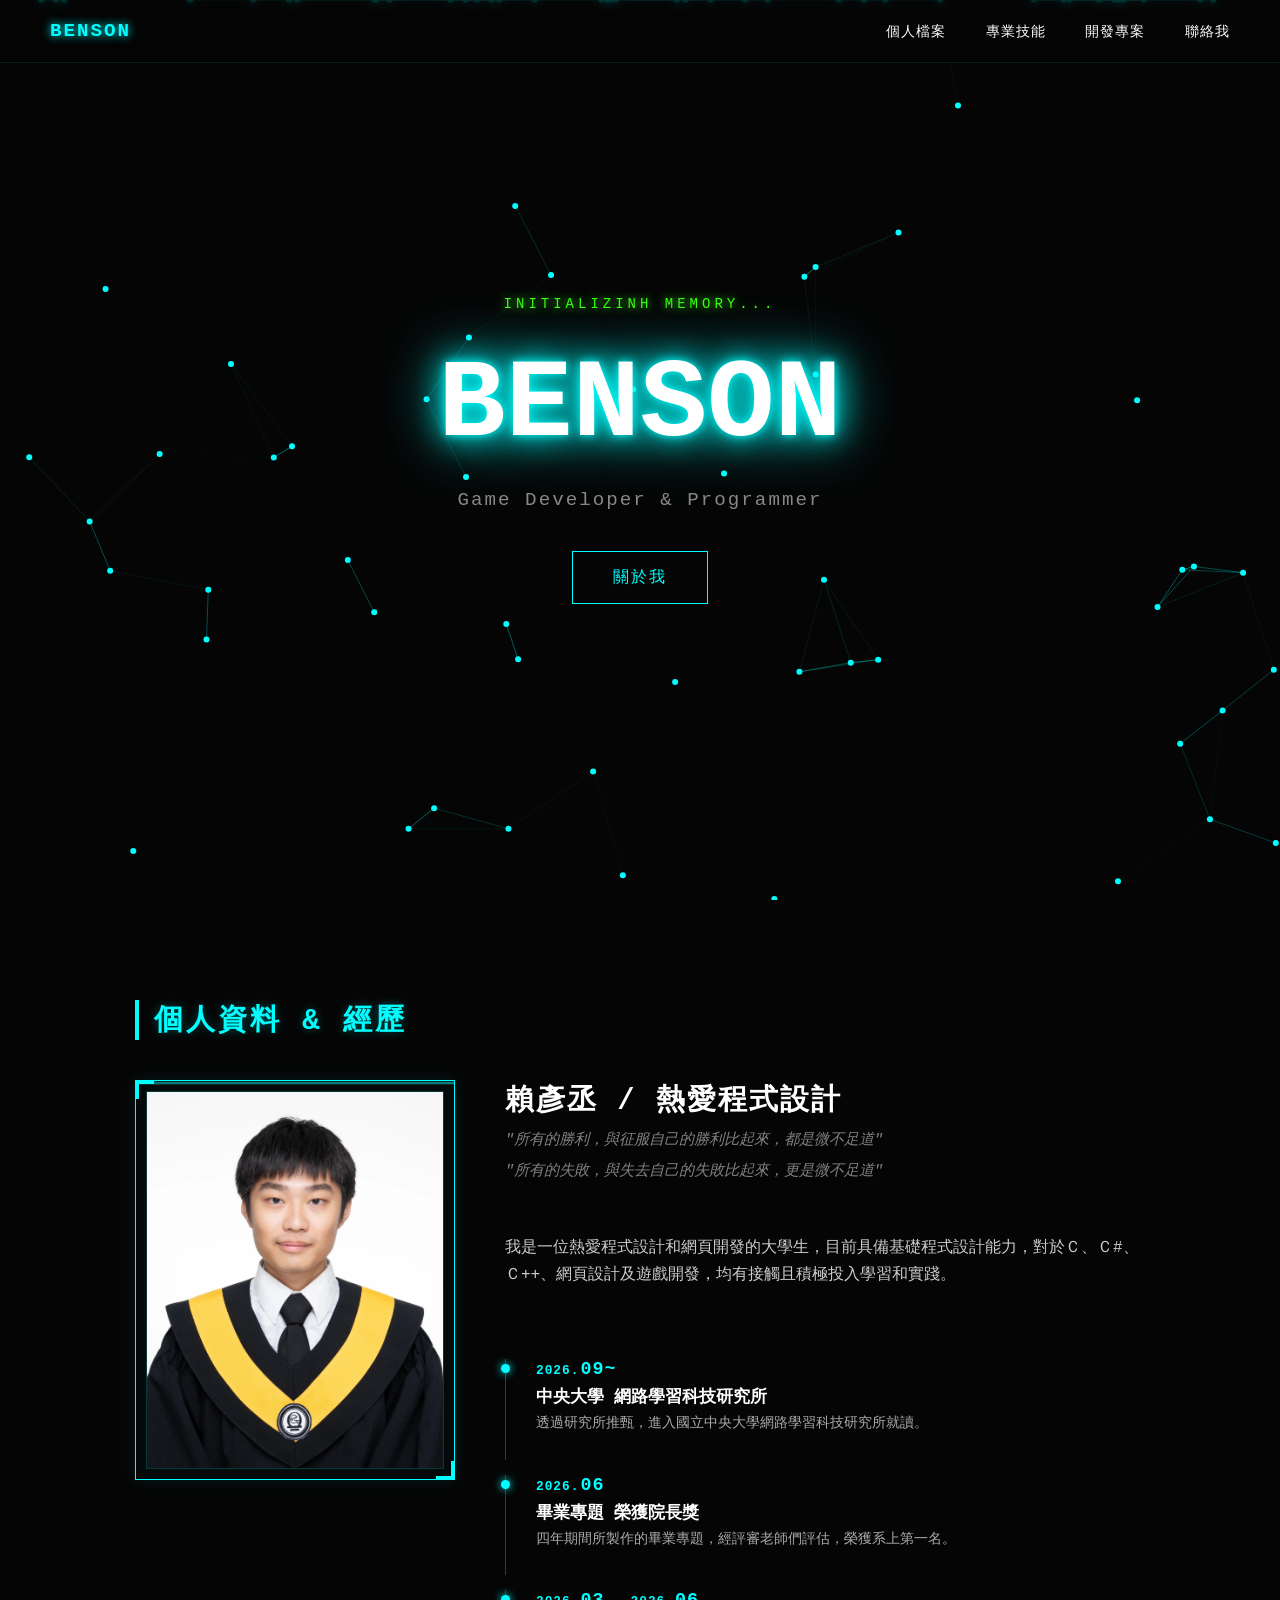
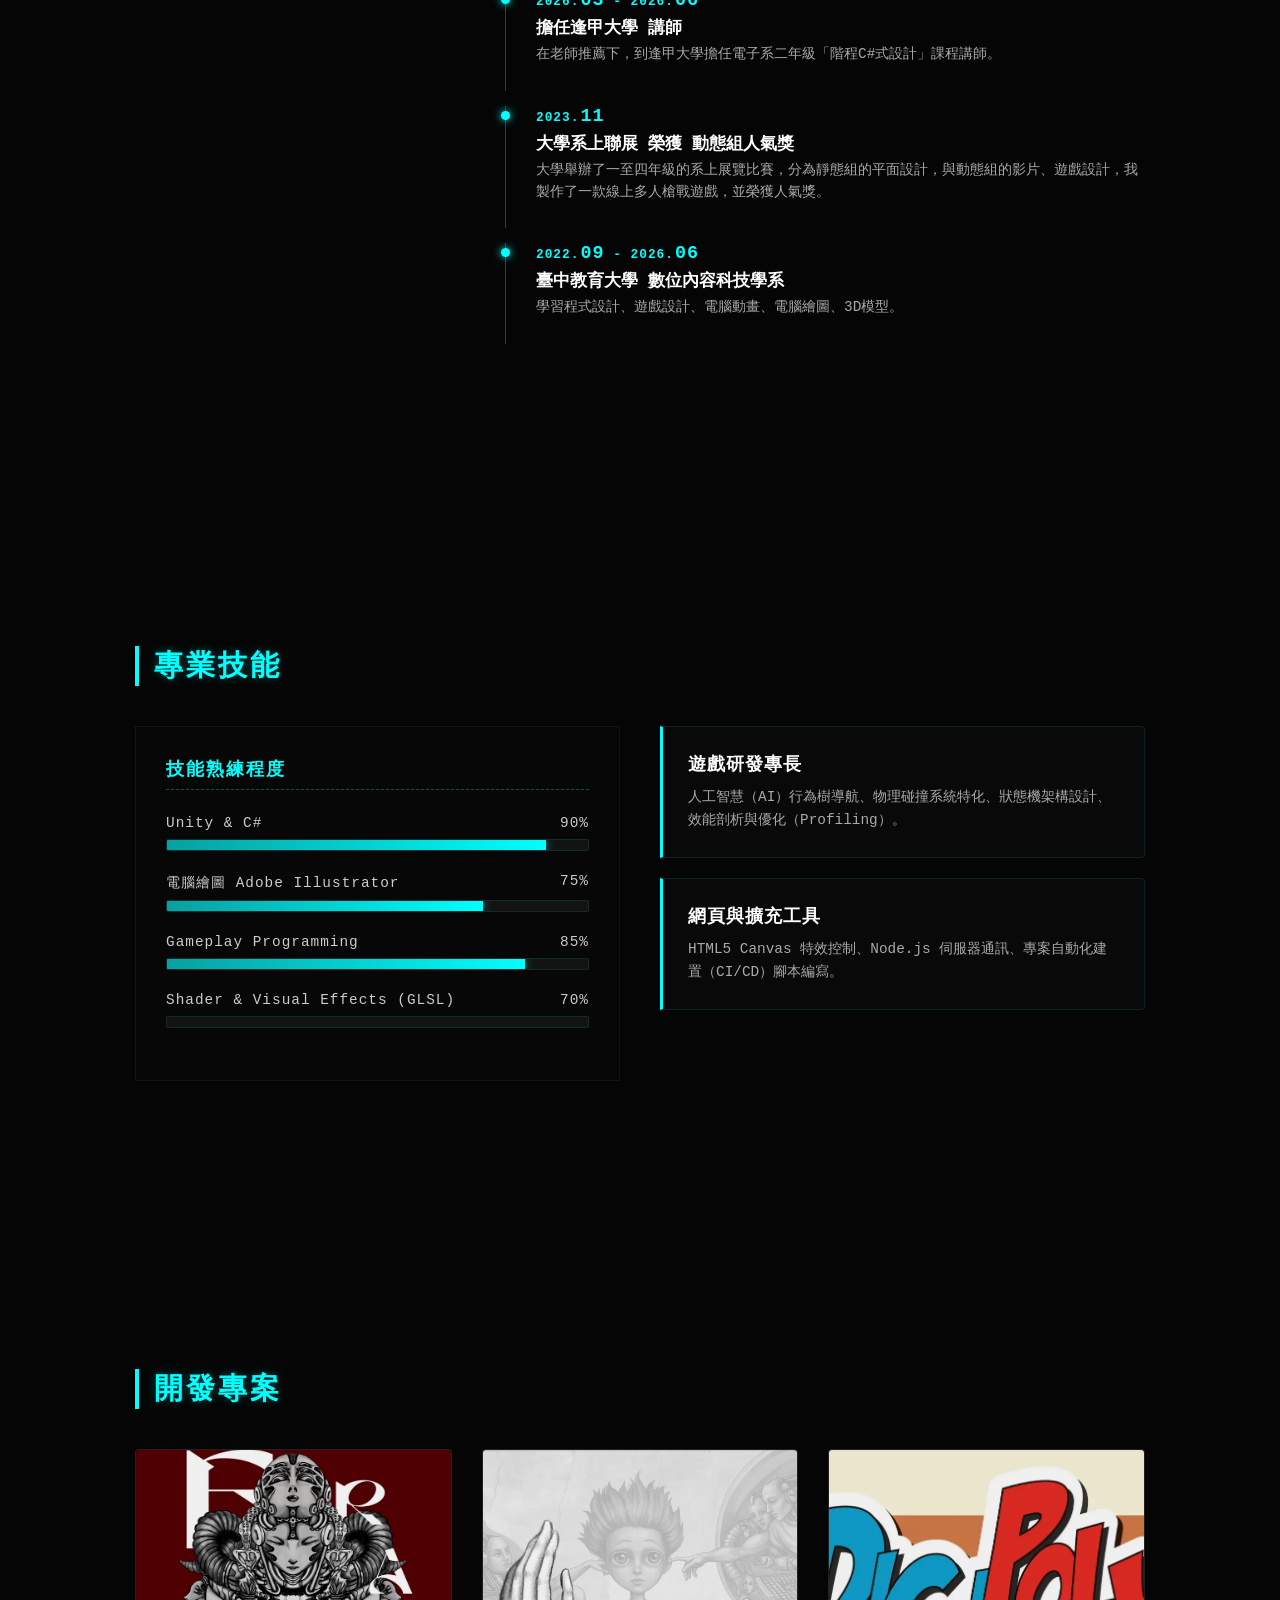
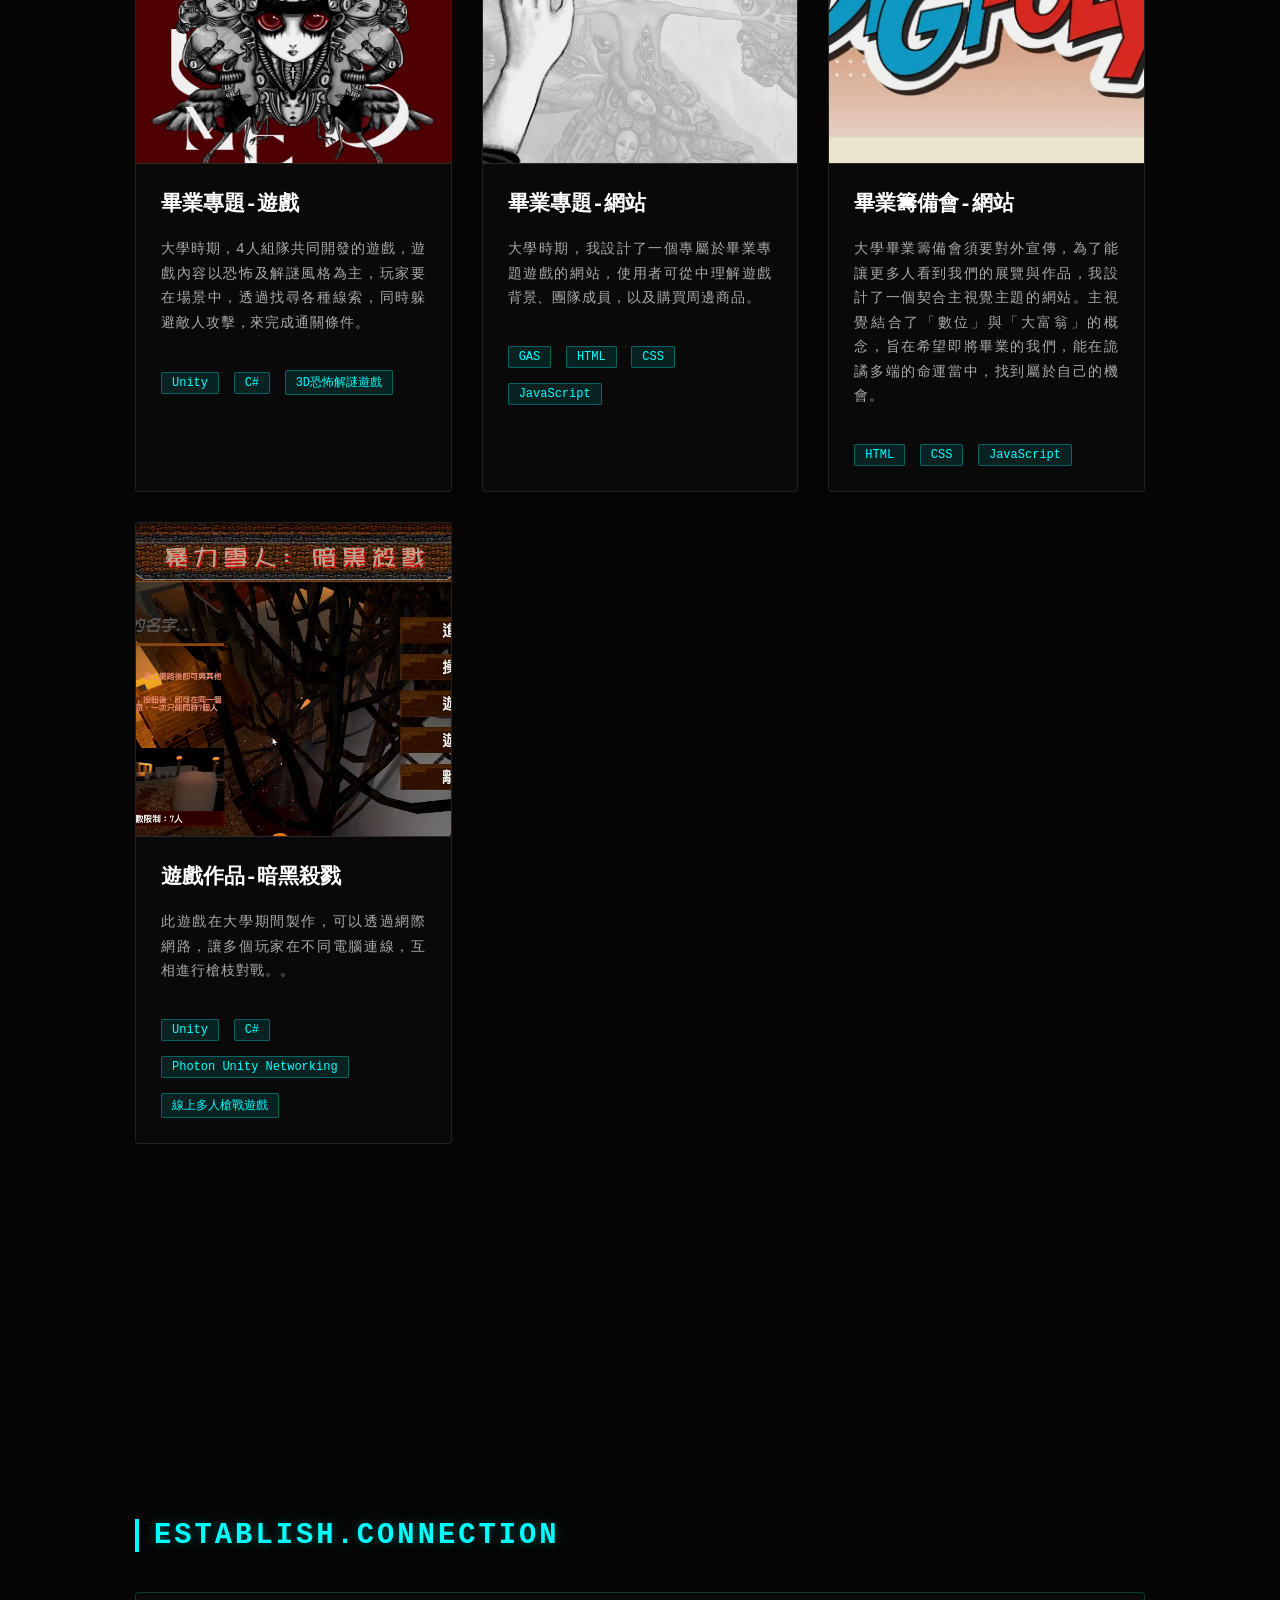
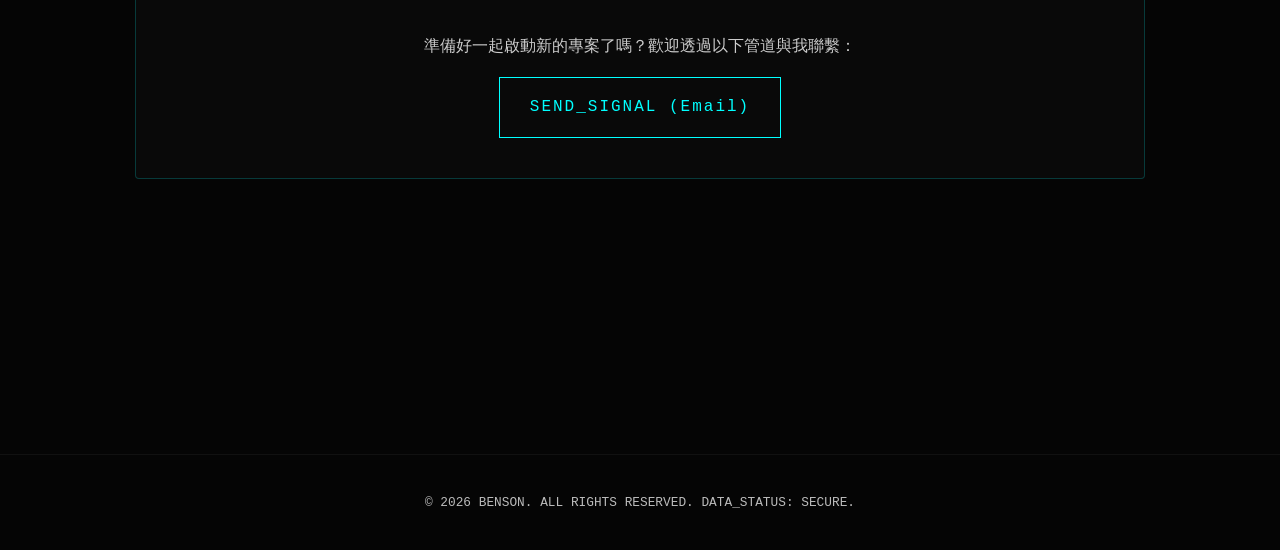
==== commit daa5c8ab: "增加作品集內容" ====
--- a/index.html
+++ b/index.html
@@ -3,6 +3,11 @@
 <head>
     <meta charset="UTF-8">
     <meta name="viewport" content="width=device-width, initial-scale=1.0">
+    <meta name="description" content="我是賴彥丞，專注於 Unity 遊戲研發、C# 及 C++ 程式設計以及網頁前端開發。歡迎來到我的個人作品集，觀看我的獨立遊戲與研究成果。">
+    <meta name="keywords" content="Benson, Unity, C#, 遊戲開發, 網頁設計, 中央大學網網所, 作品集, Portfolio, Cyberpunk UI">
+    <meta property="og:title" content="賴彥丞 | Unity 遊戲開發作品集">
+    <meta property="og:description" content="探索 賴彥丞 的作品集，包含 3D 恐怖解謎遊戲、圖像特效與網頁專案。">
+
     <link rel="stylesheet" href="css/index.css">
     <script src="javaScript/index.js" defer></script>
     <script src="javaScript/particleBackground.js" defer></script>
@@ -59,7 +64,7 @@
                         <p class="cyber-tagline">"所有的勝利，與征服自己的勝利比起來，都是微不足道"</p>
                         <p class="cyber-tagline">"所有的失敗，與失去自己的失敗比起來，更是微不足道"</p>
 
-                        <p>我是一位熱愛程式設計和網頁開發的大學生，目前具備基礎程式設計能力，對於Ｃ、Ｃ++、網頁設計及遊戲開發，均有接觸且積極投入學習和實踐。</p>
+                        <p>我是一位熱愛程式設計和網頁開發的大學生，目前具備基礎程式設計能力，對於Ｃ、Ｃ#、Ｃ++、網頁設計及遊戲開發，均有接觸且積極投入學習和實踐。</p>
                     </div>
 
                     <!-- 經歷時間軸 -->
@@ -84,6 +89,14 @@
                             <div class="timeline-content">
                                 <h5>擔任逢甲大學&nbsp;講師</h5>
                                 <p>在老師推薦下，到逢甲大學擔任電子系二年級「階程C#式設計」課程講師。</p>
+                            </div>
+                        </div>
+
+                        <div class="timeline-item">
+                            <div class="timeline-date">2023.<span class="timeline-month">11</span></div>
+                            <div class="timeline-content">
+                                <h5>大學系上聯展&nbsp;榮獲&nbsp;動態組人氣獎</h5>
+                                <p>大學舉辦了一至四年級的系上展覽比賽，分為靜態組的平面設計，與動態組的影片、遊戲設計，我製作了一款線上多人槍戰遊戲，並榮獲人氣獎。</p>
                             </div>
                         </div>
 
@@ -186,6 +199,20 @@
                         <span class="tag">JavaScript</span>
                     </div>
                 </a>
+
+                <a href="https://github.com/BensonGithubStudio/Unity-Online-Horror-Game" target="_blank" rel="noopener noreferrer" class="project-card" spellcheck="false">
+                    <div class="project-img">
+                        <video src="videos/projects/Digital-Exhibition.webm" autoplay loop muted playsinline class="p-media"></video>
+                    </div>
+                    <div class="project-info">
+                        <h3>遊戲作品-暗黑殺戮</h3>
+                        <p>此遊戲在大學期間製作，可以透過網際網路，讓多個玩家在不同電腦連線，互相進行槍枝對戰。。</p>
+                        <span class="tag">Unity</span>
+                        <span class="tag">C#</span>
+                        <span class="tag">Photon Unity Networking</span>
+                        <span class="tag">線上多人槍戰遊戲</span>
+                    </div>
+                </a>
             </div>
         </section>
 
--- a/css/index.css
+++ b/css/index.css
@@ -548,6 +548,7 @@
 .project-info p { 
     color: #aaa; 
     font-size: 0.9rem; 
+    text-align: justify;
     margin-bottom: 20px; 
     letter-spacing: 0.9px;
     line-height: 1.7; 
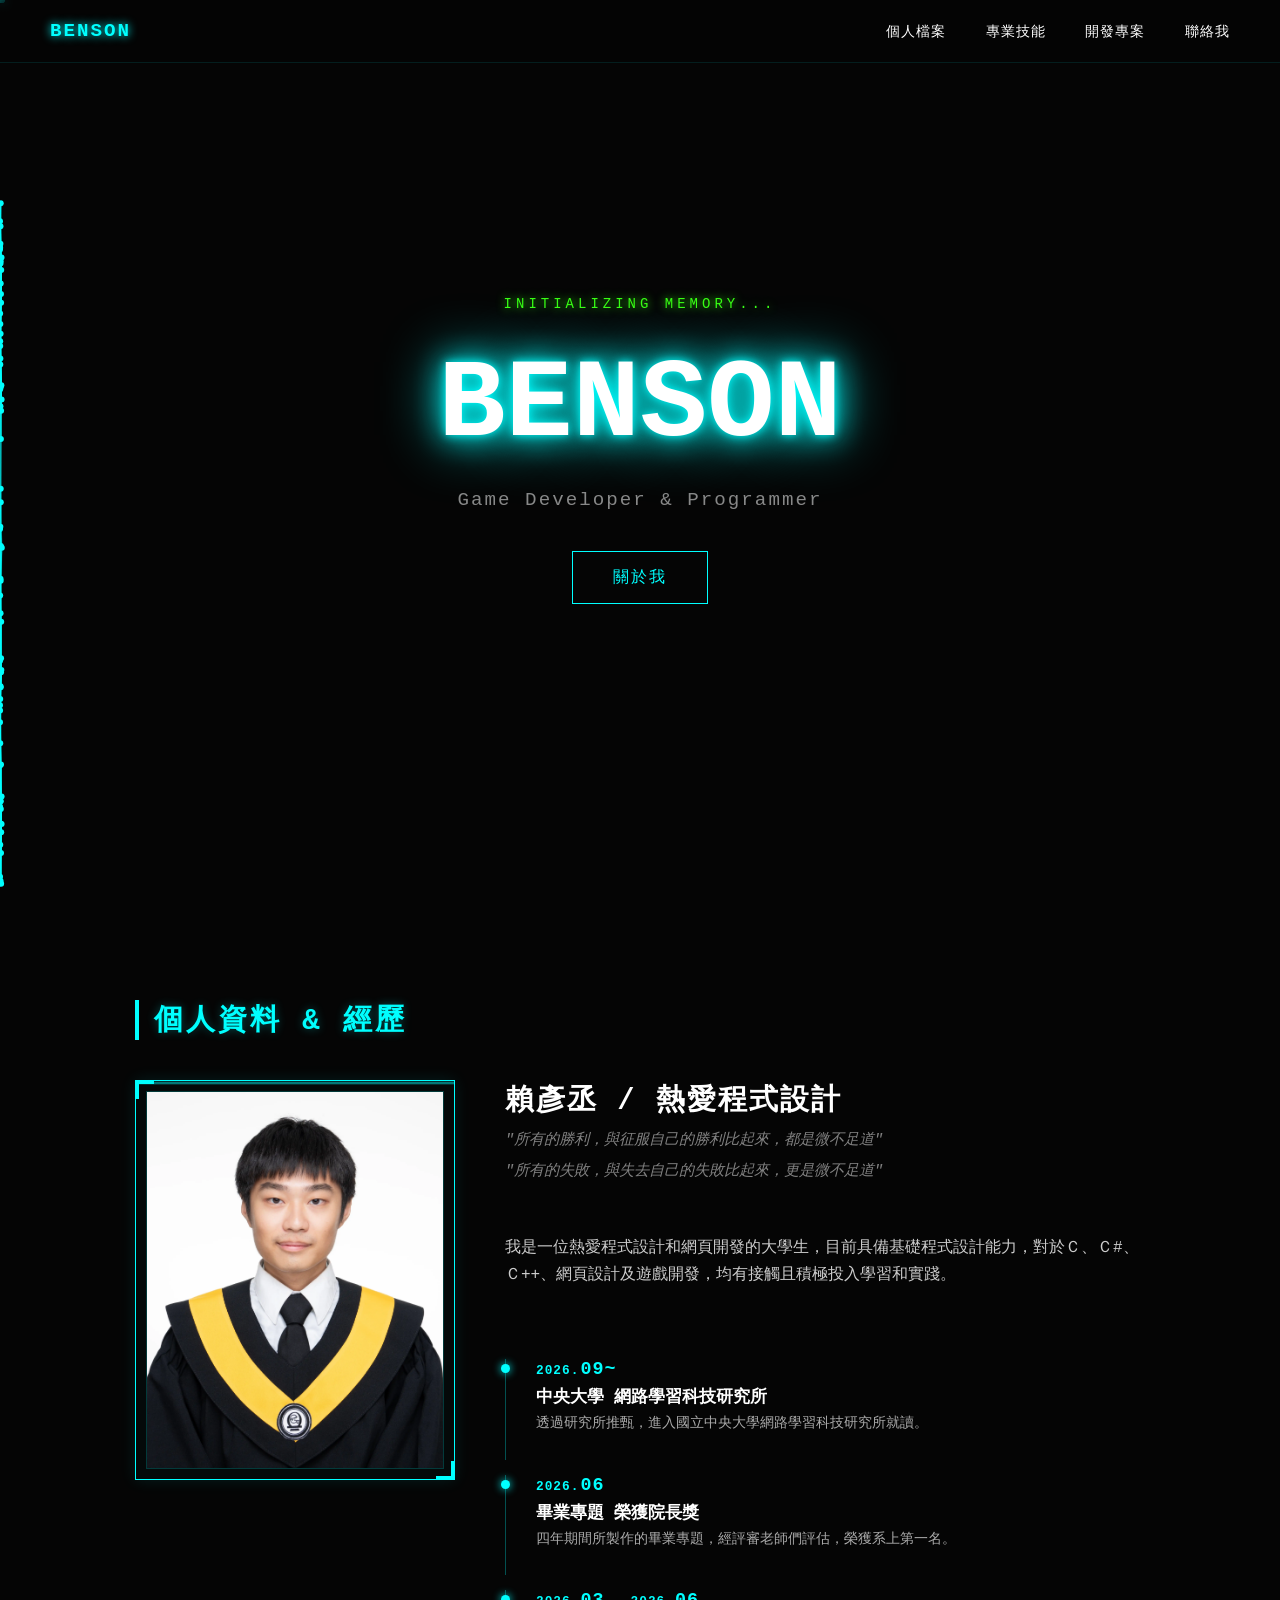
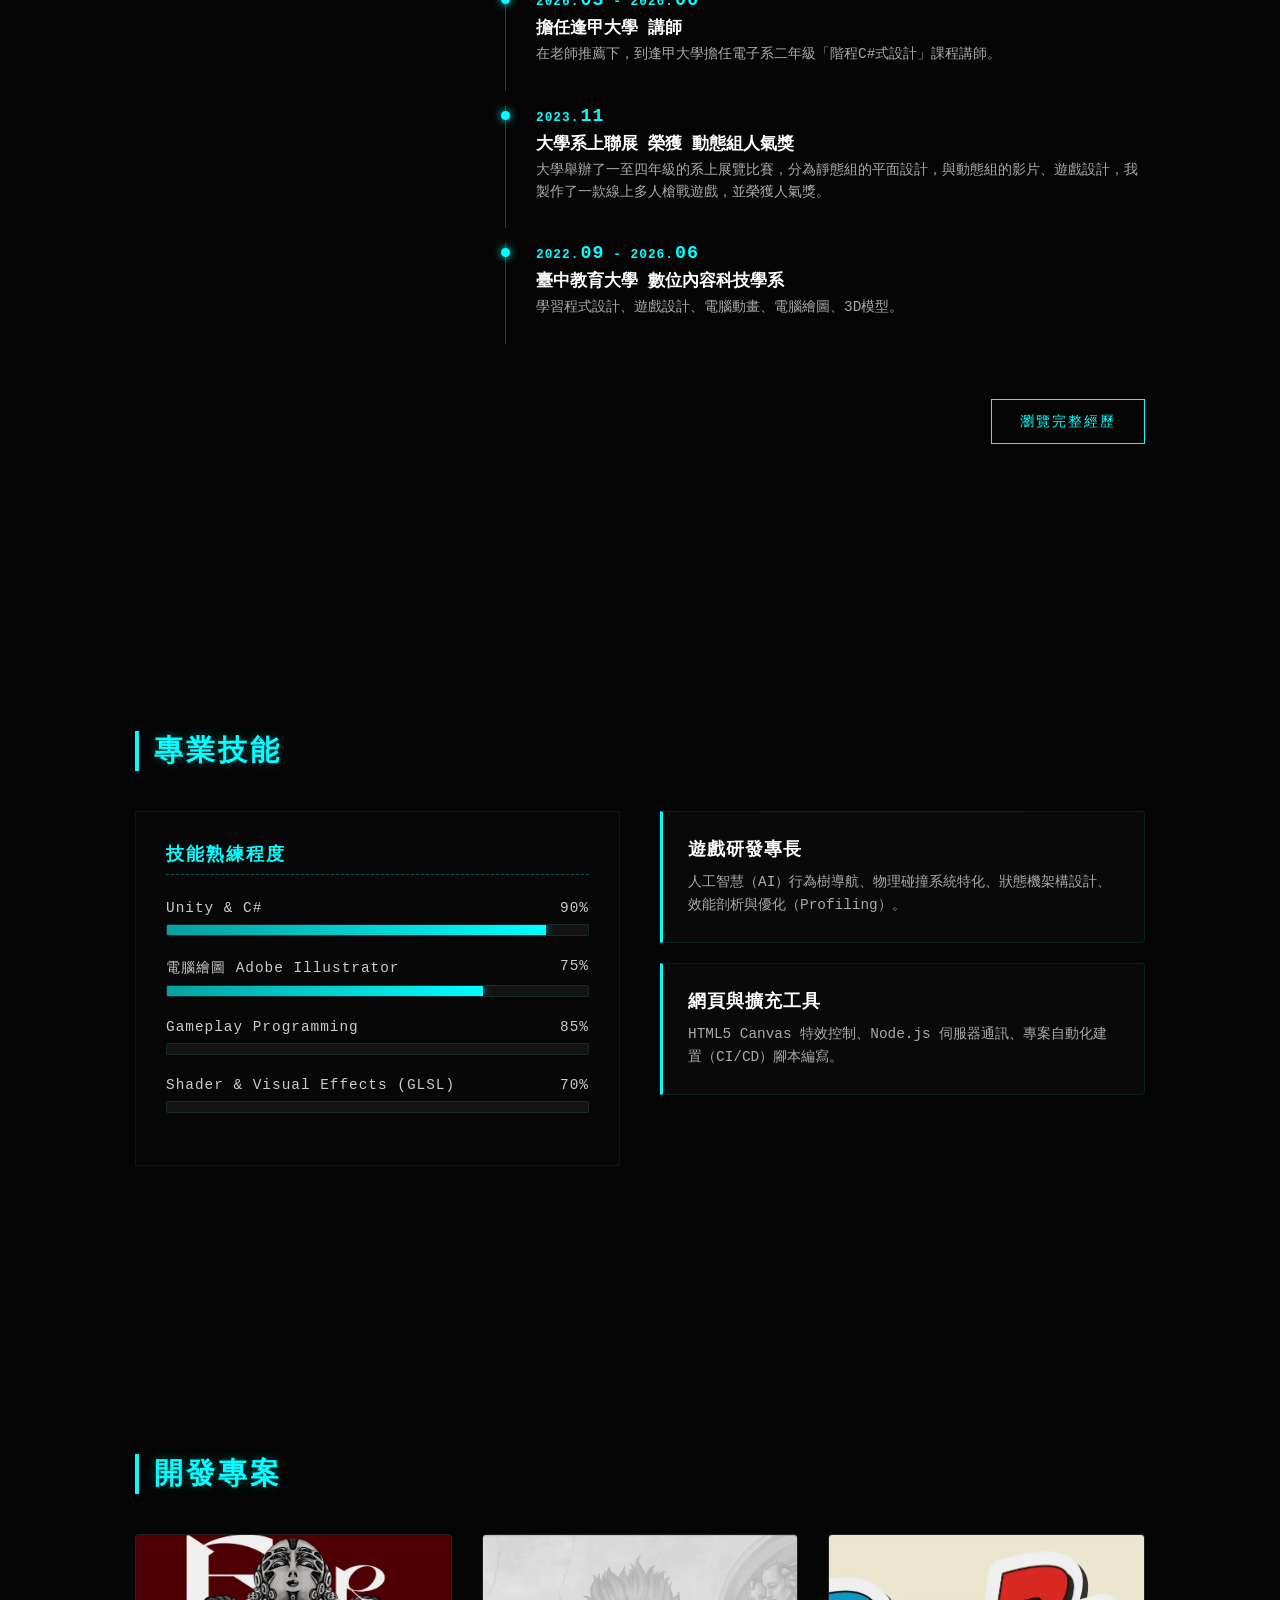
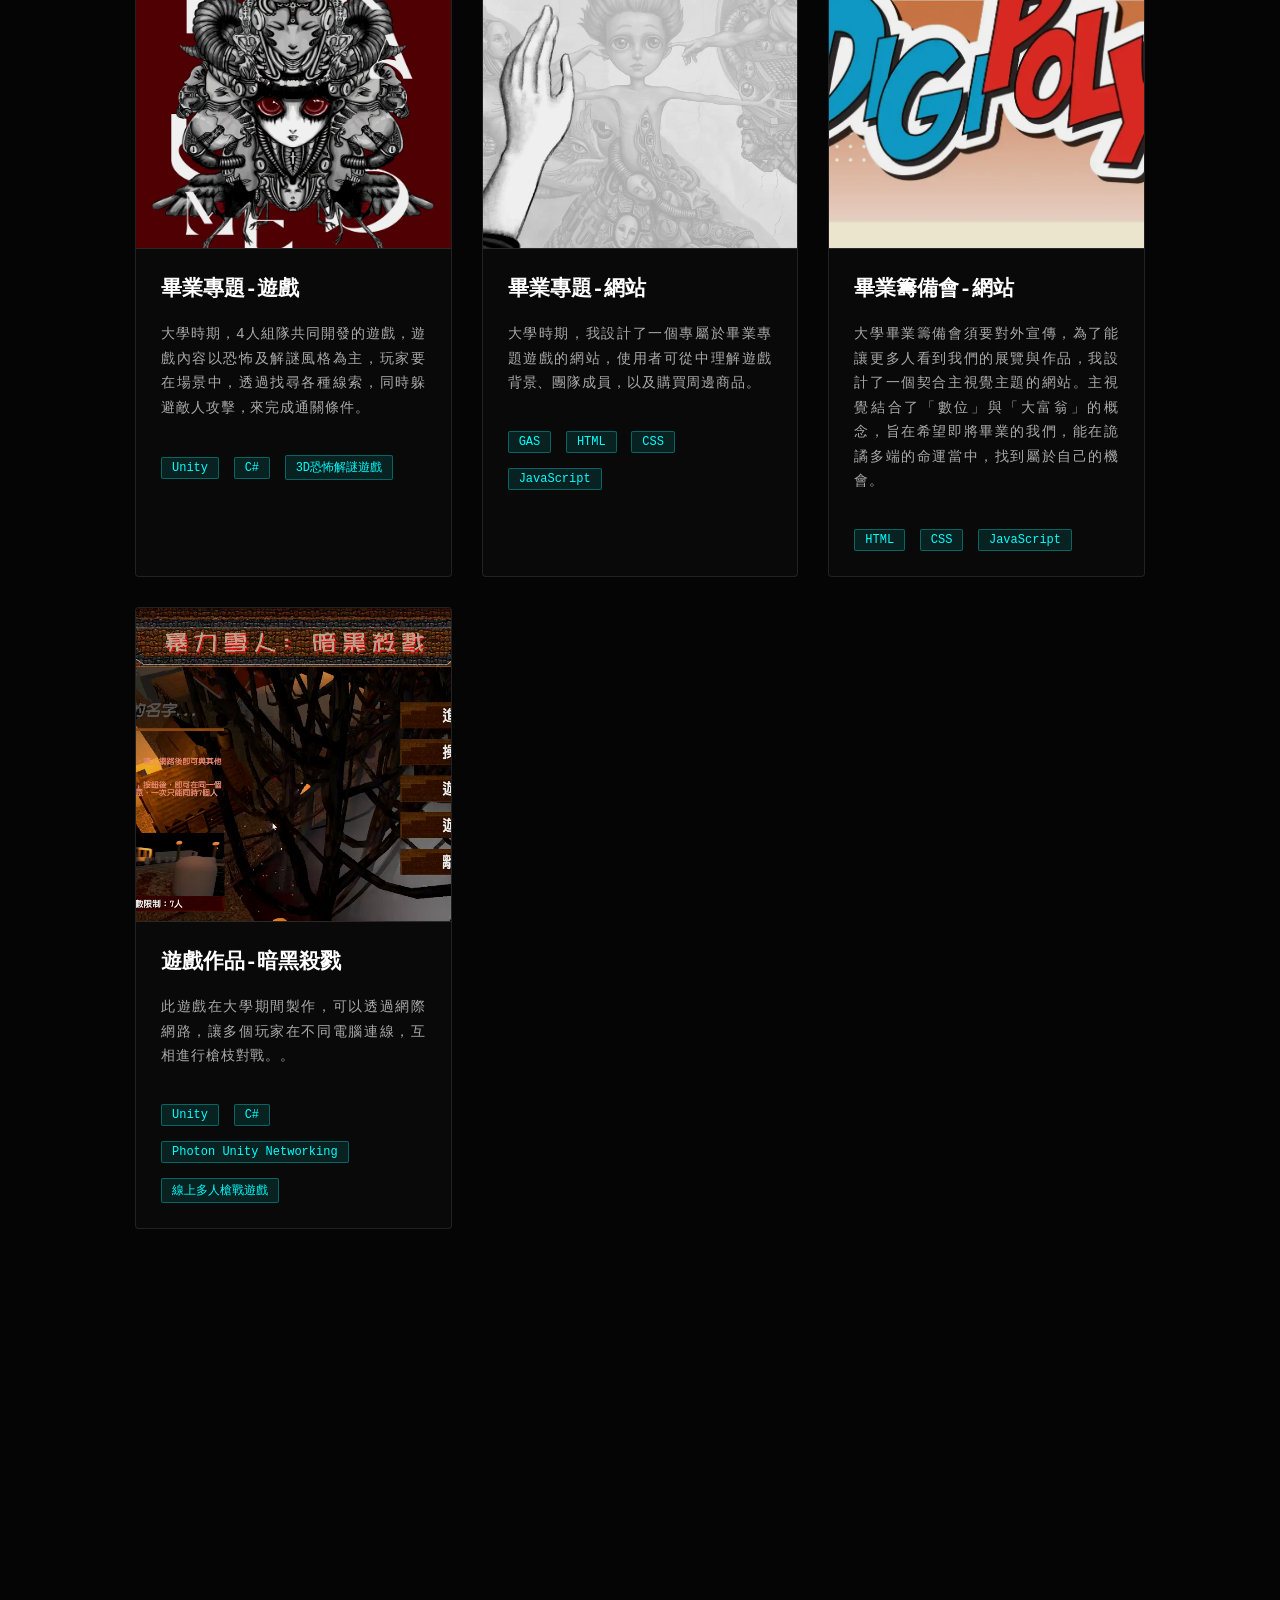
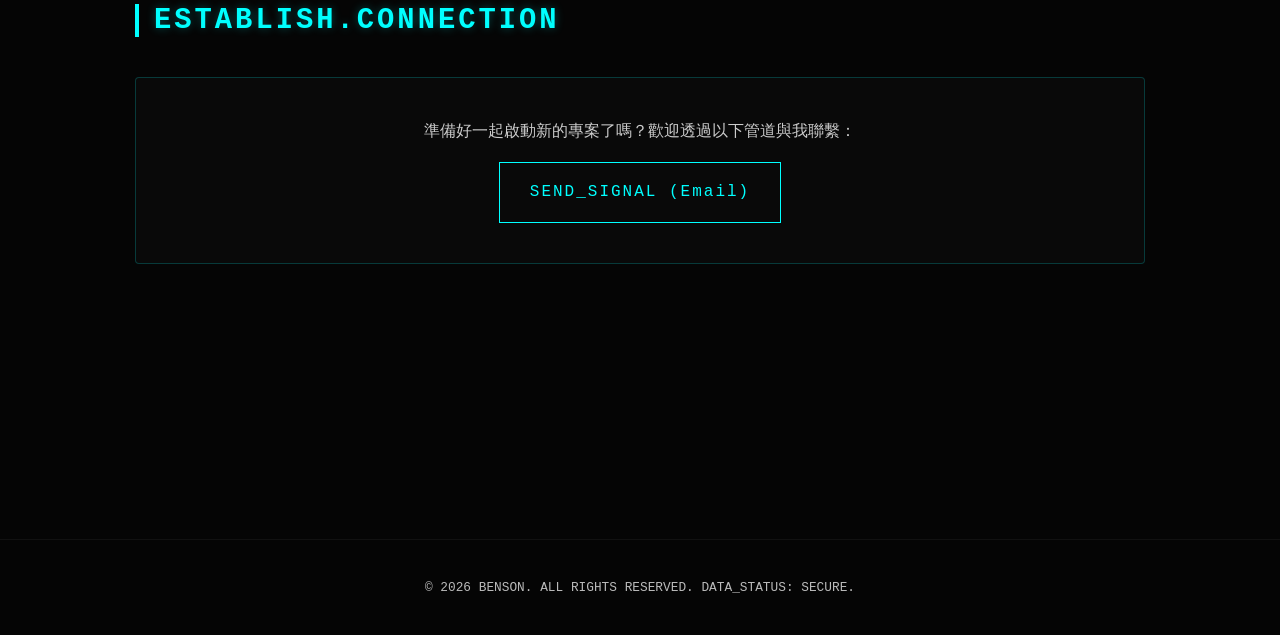
==== commit 7d2291de: "新增個人經歷專屬頁面" ====
--- a/index.html
+++ b/index.html
@@ -12,7 +12,7 @@
     <script src="javaScript/index.js" defer></script>
     <script src="javaScript/particleBackground.js" defer></script>
     <script src="javaScript/bar.js" defer></script>
-    <title>BENSON | Portfolio</title>
+    <title>賴彥丞</title>
 </head>
 <body class="system-loading">
 
@@ -110,6 +110,10 @@
                     </div>
                 </div>
             </div>
+
+            <a href="experience.html" class="cyber-btn-more">
+                <span class="cyber-btn">瀏覽完整經歷</span>
+            </a>
         </section>
 
         <!-- 【更新】專長與核心技能核心區塊 -->
--- a/css/index.css
+++ b/css/index.css
@@ -584,7 +584,26 @@
     box-shadow: 0 0 15px #00ffff;
 }
 
-
+/* 電腦版預設：將按鈕放置在 section 的右下角 */
+#about {
+    display: flex;
+    flex-direction: column;
+    align-items: stretch; /* 恢復預設：讓內元件（如網格）自然撐滿 */
+}
+
+/* 2. 按鈕專屬外殼：利用 margin-left: auto 單獨將自己推向最右側！ */
+.cyber-btn-more {
+    display: inline-flex;  
+    margin-top: 40px;
+    margin-left: auto;     /* 關鍵：神奇的魔法！自動把左邊塞滿，將自己推到最右邊 */
+    text-decoration: none !important;
+}
+
+.cyber-btn-more .cyber-btn {
+    padding: 12px 28px;
+    font-size: 0.9rem;
+    cursor: pointer;
+}
 
 .text-center { text-align: center; }
 .margin-bottom { margin-bottom: 25px; }
@@ -630,6 +649,12 @@
         grid-template-columns: 1fr; /* 技能區轉為單欄 */
         gap: 30px;
     }
+
+    .cyber-btn-more {
+        margin-left: auto;  /* 這兩行結合，能在 Flex 佈局中實現完美的水平置中 */
+        margin-right: auto; 
+        margin-top: 30px;
+    }
 }
 
 /* 3. 標準智慧型手機佈局 (768px 以下) */
@@ -647,12 +672,67 @@
         padding: 20px;
     }
 
+    /* 將網格改為單欄，並縮小元件間距 */
+    .profile-grid {
+        grid-template-columns: 1fr;
+        gap: 30px;
+    }
+
+    /* 照片區塊優化：限制手機上的最大寬度，並置中顯示 */
+    .profile-photo-wrapper {
+        max-width: 240px; /* 從 320px 縮小到 240px，省下垂直空間 */
+        margin: 0 auto;   /* 置中 */
+    }
+
+    .profile-photo-frame {
+        aspect-ratio: 1 / 1; /* 手機版改為完美正方形，更像科技頭像 */
+    }
+
+    /* 消滅手機版巨大的空白黑洞 */
+    .profile-info-panel .bio-intro h3 {
+        text-align: center; /* 名字置中 */
+        font-size: 1.5rem;
+    }
+
+    .profile-info-panel .bio-intro p.cyber-tagline {
+        text-align: center; /* 格言置中 */
+        font-size: 0.85rem;
+    }
+
+    .profile-info-panel .bio-intro p {
+        margin-top: 20px;    /* 從 50px 縮減到 20px */
+        margin-bottom: 30px; /* 從 70px 縮減到 30px */
+        font-size: 0.9rem;
+        text-align: justify;
+    }
+
+    /* 時間軸重構：改為手機特化排版 */
+    .timeline-item {
+        padding-left: 20px;   /* 縮減左側留白 */
+        padding-bottom: 20px;
+        margin-bottom: 10px;
+        display: flex;
+        flex-direction: column; /* 強制時間標籤自成一行，排在標題上方 */
+    }
+
+    .timeline-item::before {
+        top: 6px; /* 微調發光小圓點的位置 */
+    }
+
+    .timeline-date {
+        display: inline-block;
+        margin-bottom: 4px;   /* 讓日期在標題上面貼近 */
+        font-size: 0.75rem;
+    }
+
     .timeline-content h5 {
-        font-size: 1.15rem;
+        font-size: 1rem;      /* 稍微縮小標題字體，防止手機上溢出 */
+        line-height: 1.4;
     }
 
     .timeline-content p {
-        font-size: 1rem;
+        font-size: 0.85rem;   /* 稍微精簡內文字級 */
+        margin-top: 4px;
     }
 }
 
@@ -677,9 +757,9 @@
     .project-info {
         padding: 20px 15px;
     }
-    .cyber-btn {
-        width: 100%; /* 按鈕在小手機上改為滿版，更好點擊 */
-        text-align: center;
-        padding: 12px 20px;
+    .cyber-btn-more .cyber-btn {
+        width: auto !important; /* 確保不吃舊設定的 100% 滿版 */
+        padding: 12px 24px !important;
+        font-size: 0.85rem;
     }
 }
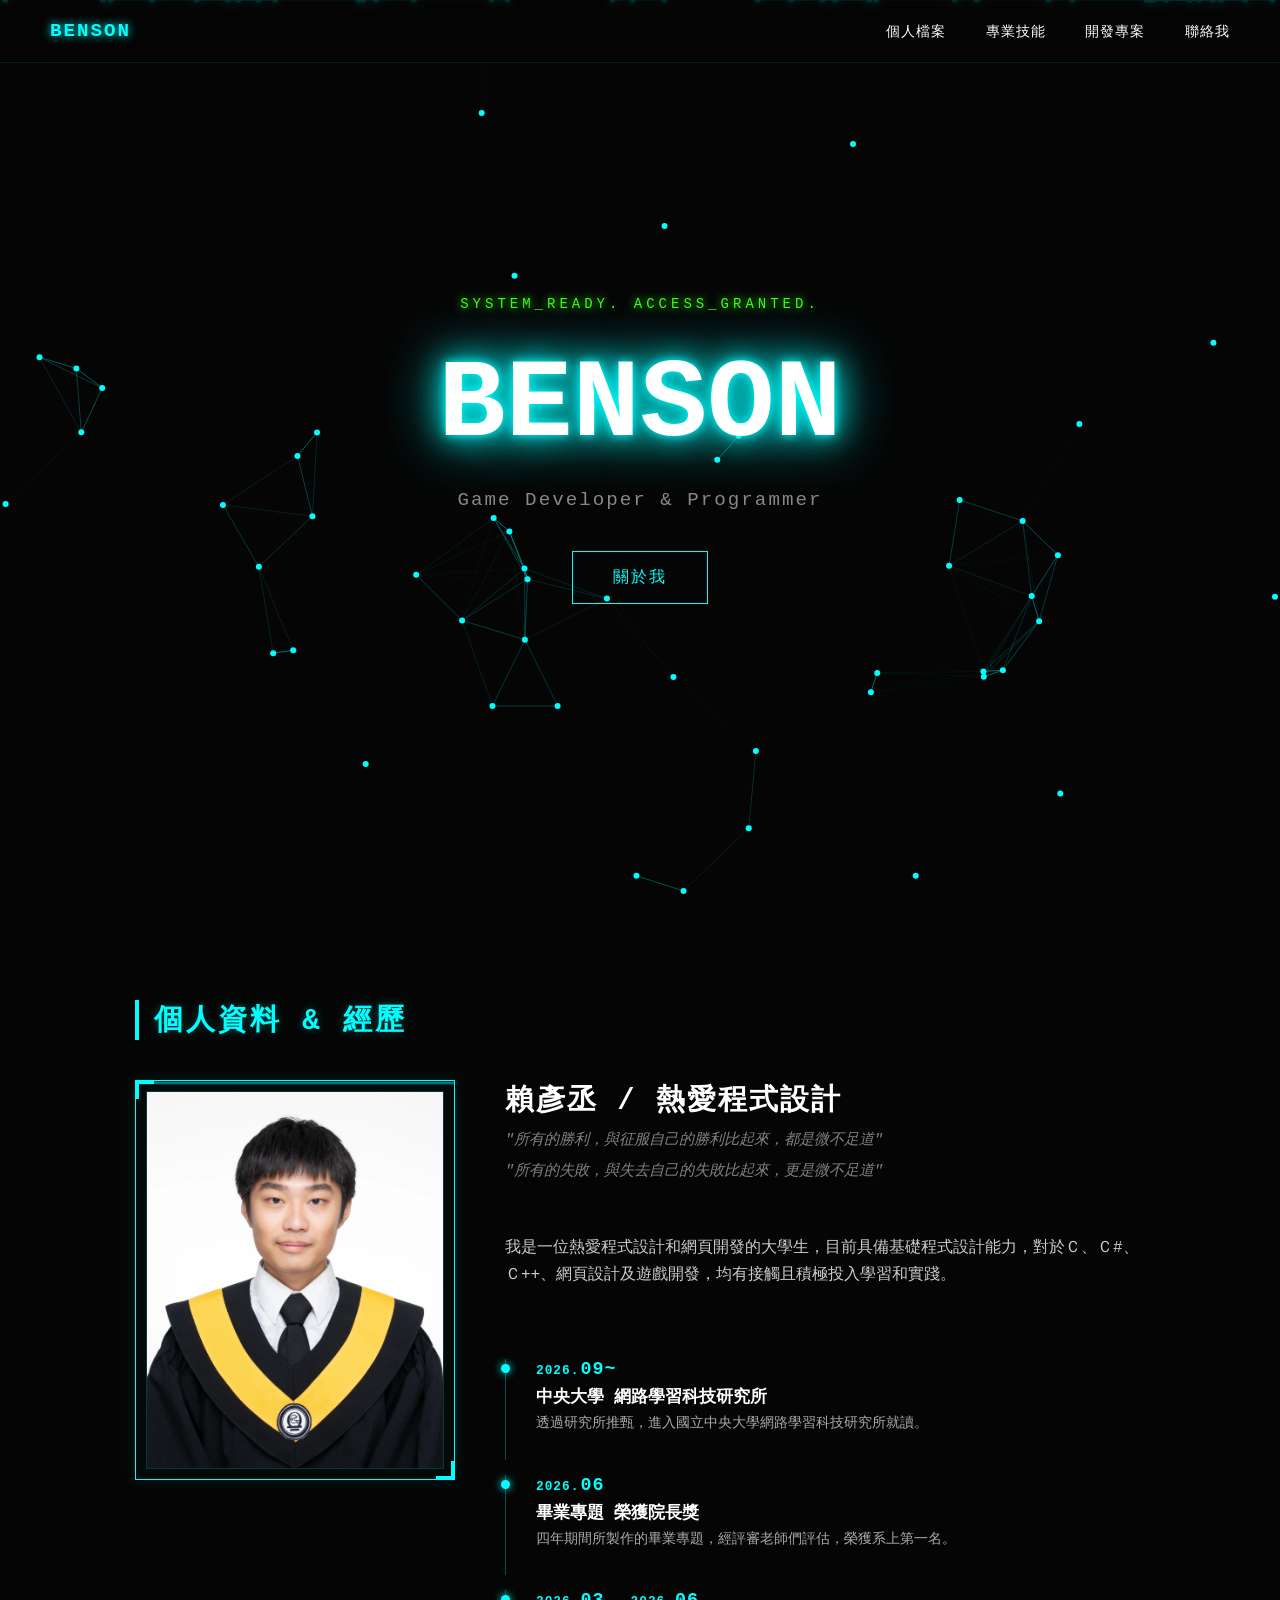
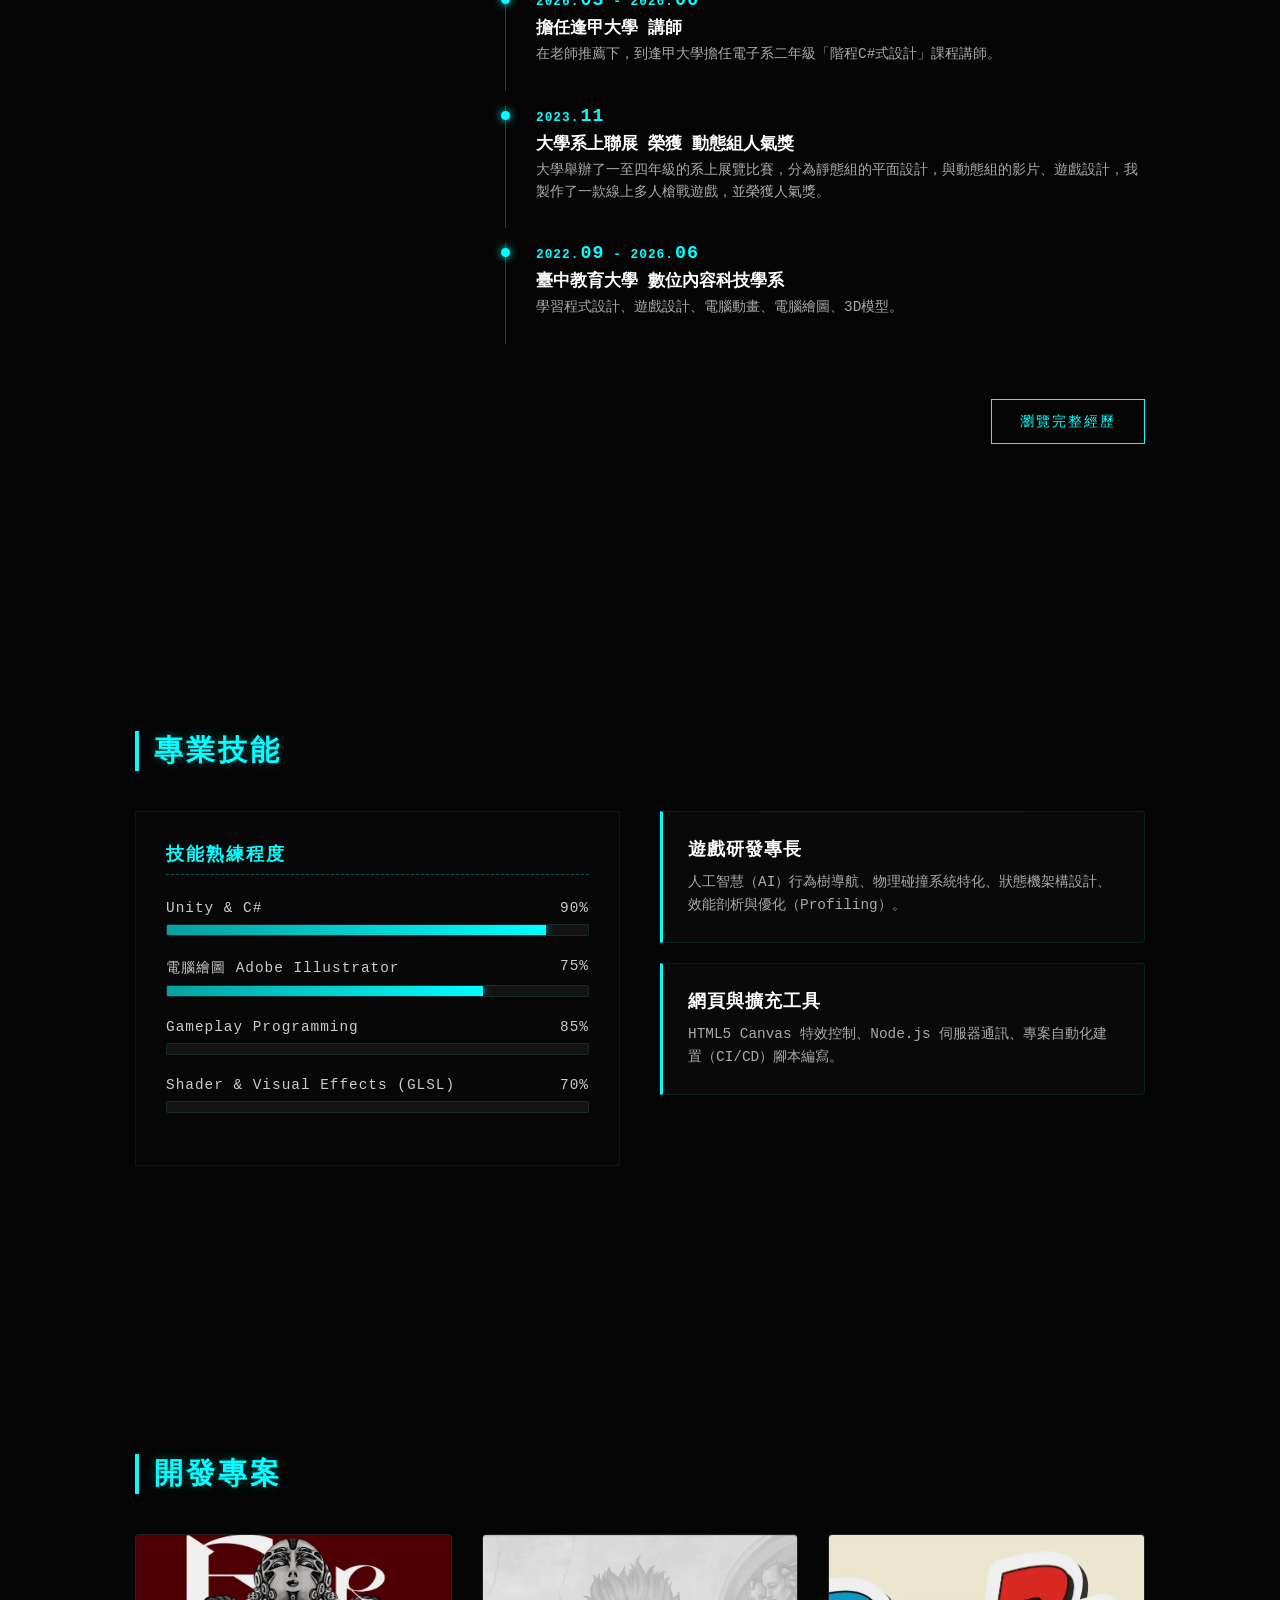
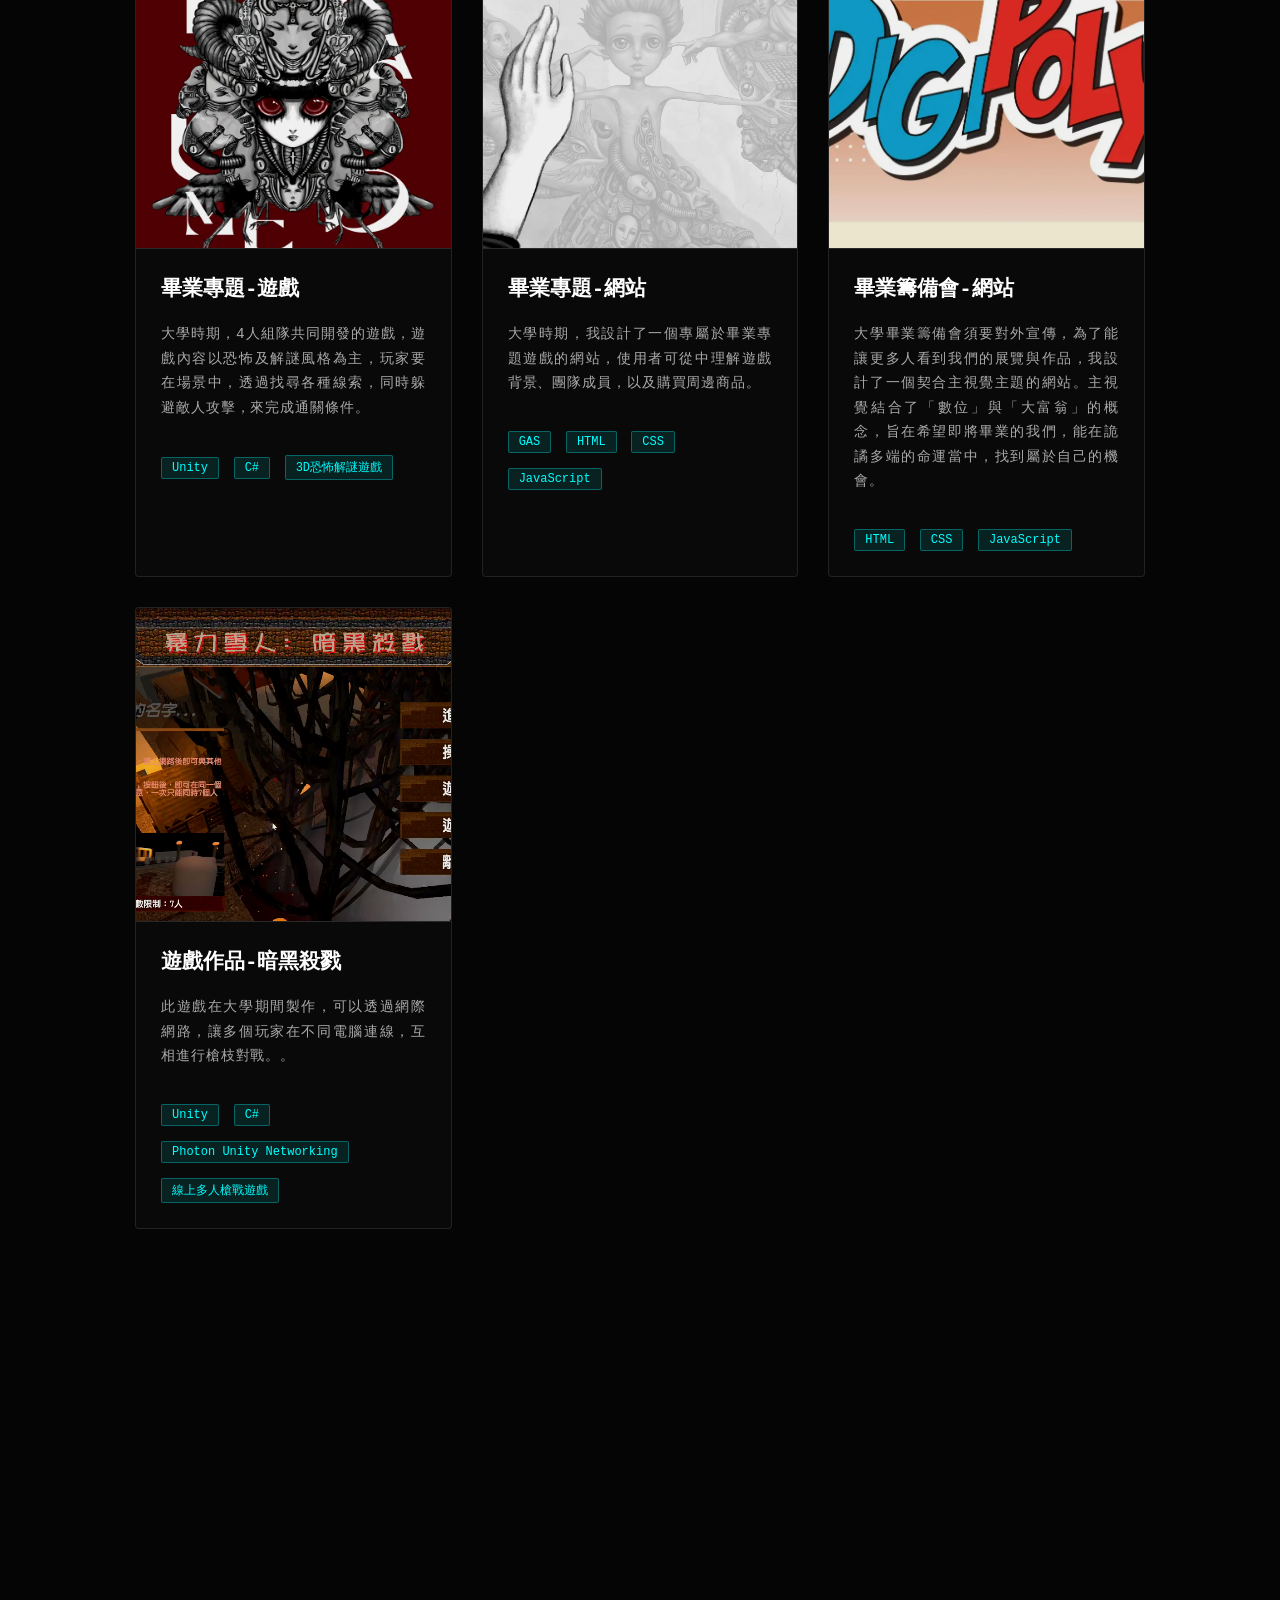
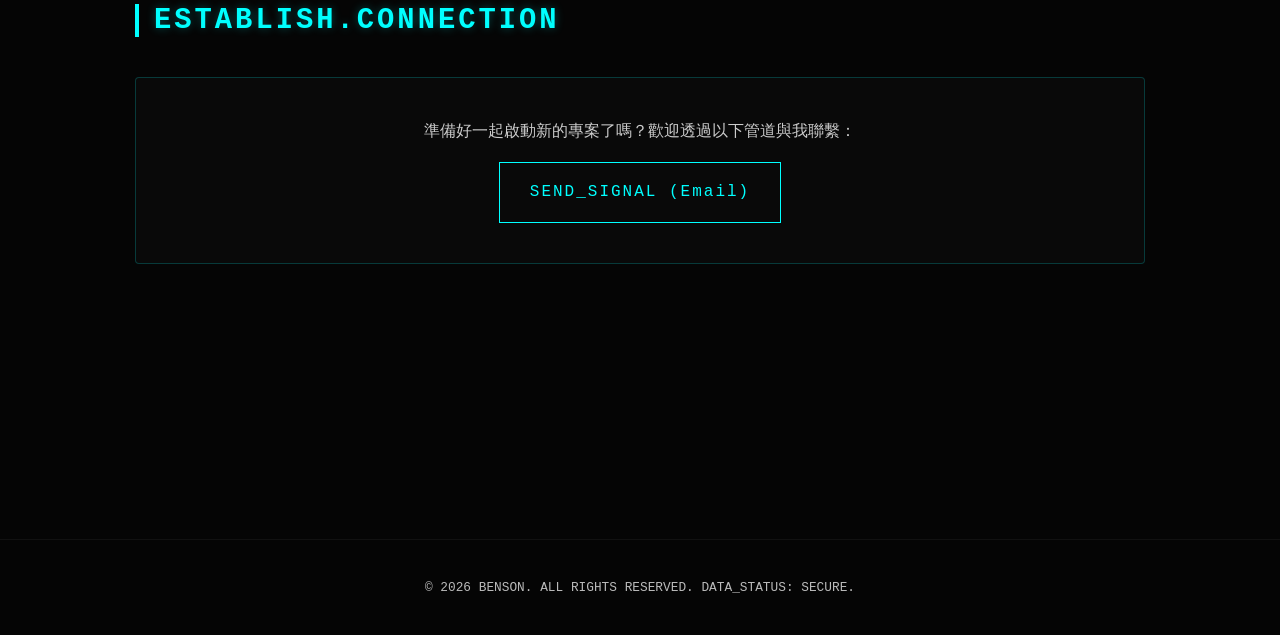
==== commit d2e00eae: "優化開場動畫問題" ====
--- a/index.html
+++ b/index.html
@@ -111,7 +111,7 @@
                 </div>
             </div>
 
-            <a href="experience.html" class="cyber-btn-more">
+            <a href="experience.html" class="cyber-btn-more" onclick="sessionStorage.setItem('skipAnimation', 'true');">
                 <span class="cyber-btn">瀏覽完整經歷</span>
             </a>
         </section>
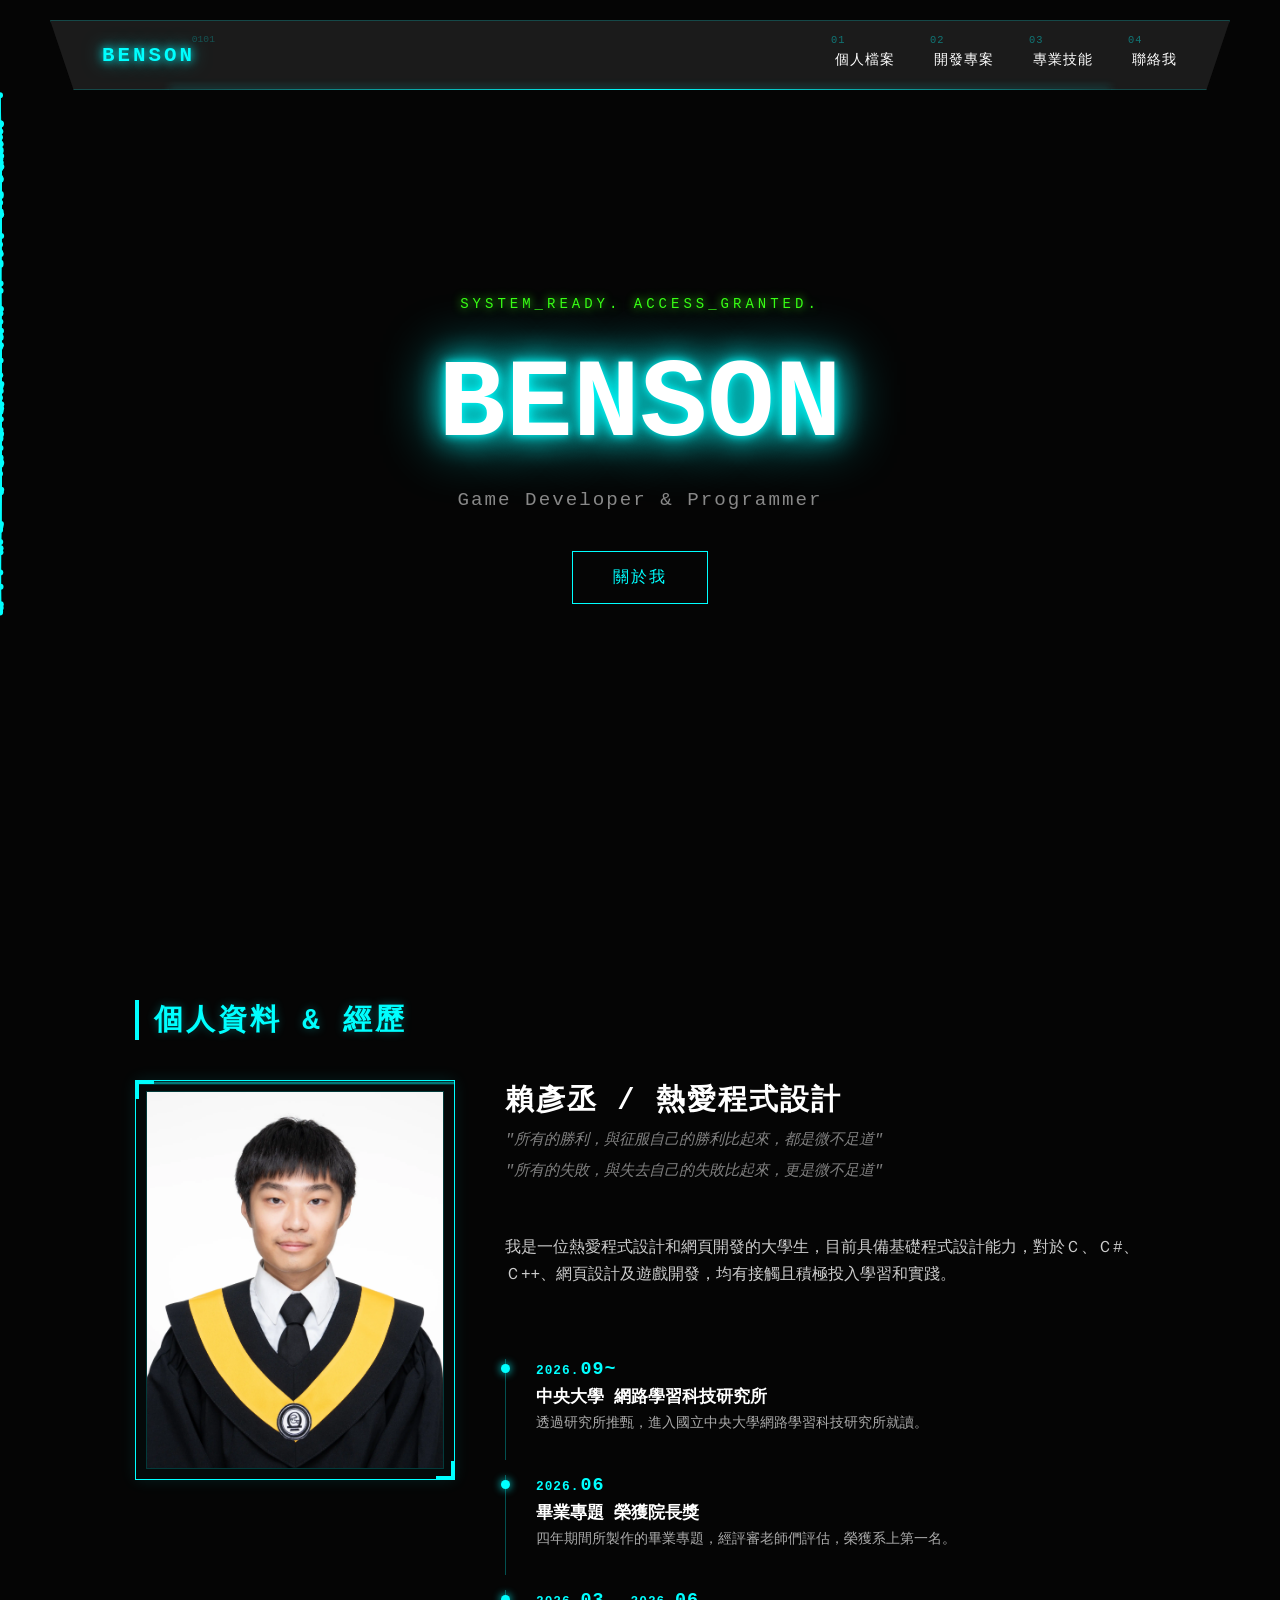
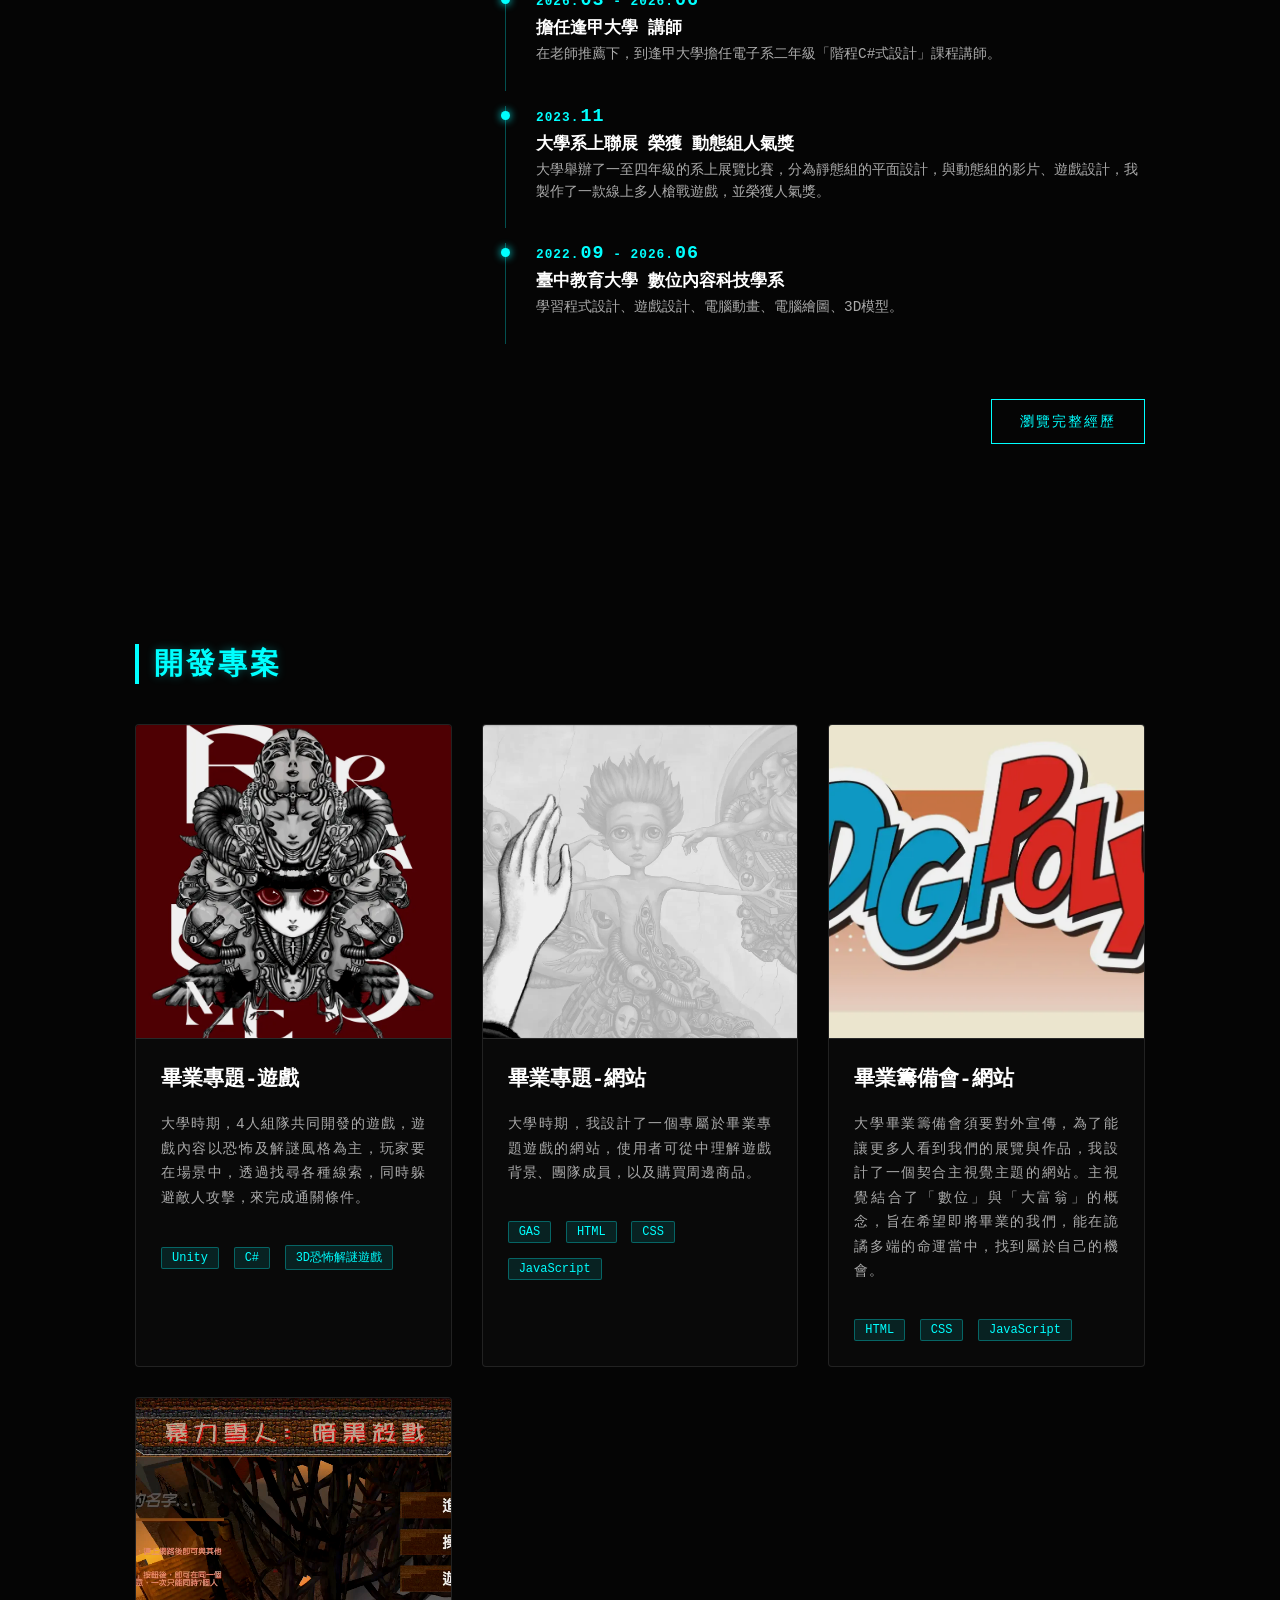
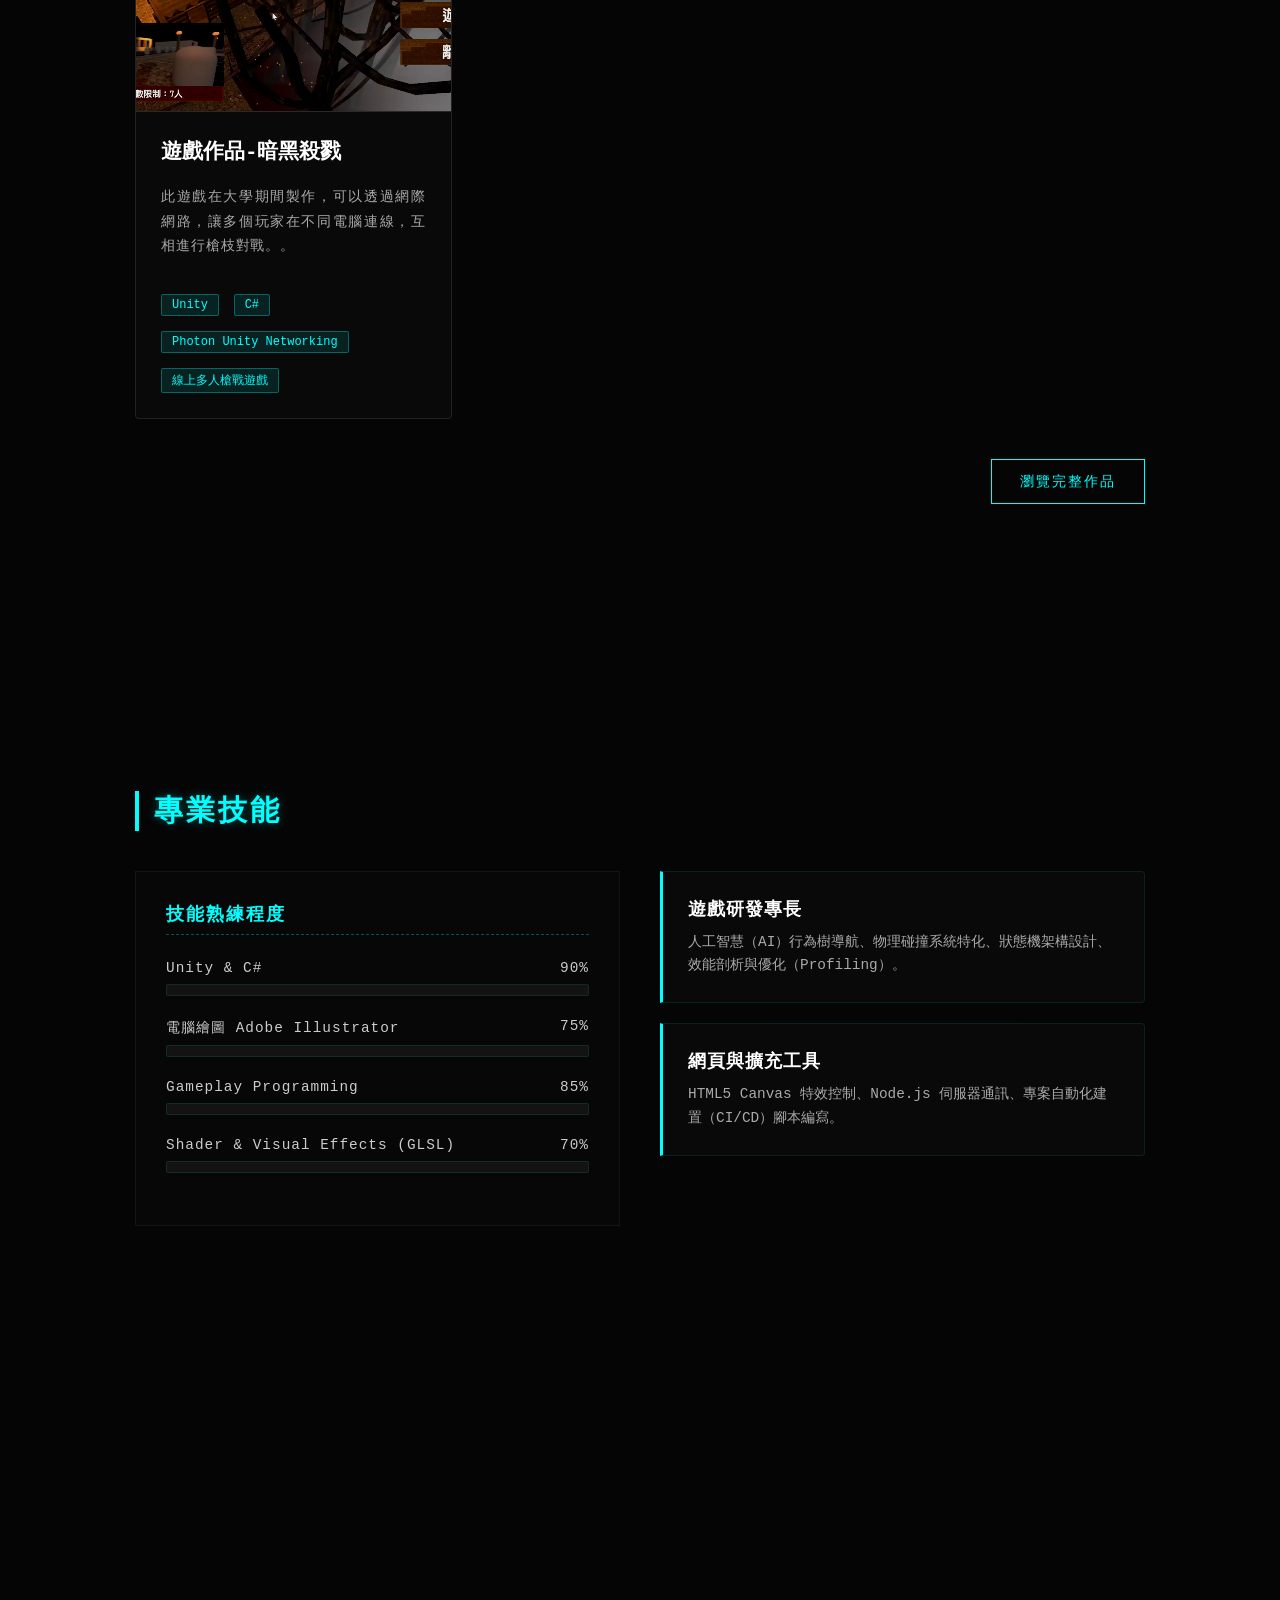
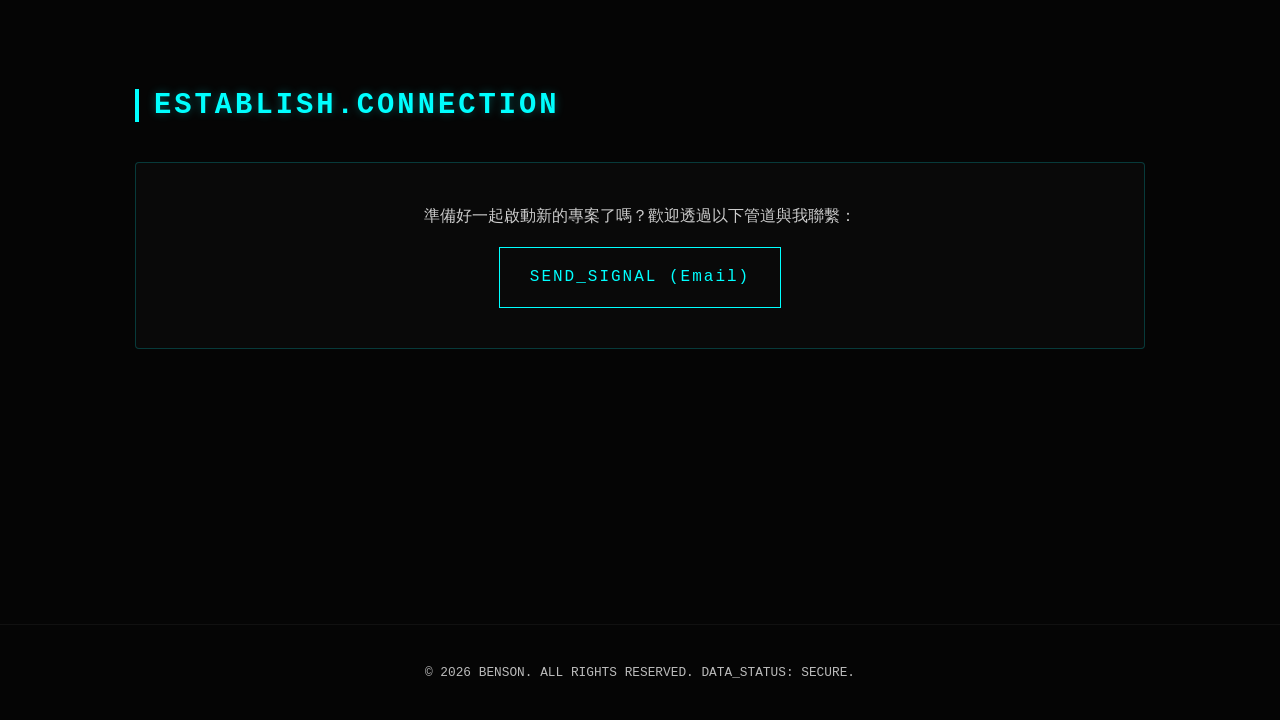
==== commit a1655770: "優化導覽列介面" ====
--- a/index.html
+++ b/index.html
@@ -20,13 +20,15 @@
     <canvas id="bg"></canvas>
 
     <!-- 導覽列 -->
-    <nav class="navbar">
-        <div class="logo">BENSON</div>
+    <nav class="navbar cyber-data-port">
+        <div class="logo">
+            <span class="logo-text">BENSON</span>
+            </div>
         <div class="nav-links">
-            <a href="#about">個人檔案</a>
-            <a href="#skills">專業技能</a>
-            <a href="#projects">開發專案</a>
-            <a href="#contact">聯絡我</a>
+            <a href="#about" data-no="01"><span>個人檔案</span></a>
+            <a href="#projects" data-no="02"><span>開發專案</span></a>
+            <a href="#skills" data-no="03"><span>專業技能</span></a>
+            <a href="#contact" data-no="04"><span>聯絡我</span></a>
         </div>
     </nav>
 
@@ -116,6 +118,70 @@
             </a>
         </section>
 
+        <!-- 作品集 Projects -->
+        <section id="projects" class="section">
+            <h2 class="section-title">開發專案</h2>
+            <div class="projects-grid">
+                <a href="https://drive.google.com/uc?export=download&id=1AIQpjvRmPlv8cCI1WfmpAyJcCeUtNUnH" target="_blank" rel="noopener noreferrer" class="project-card" spellcheck="false">
+                    <div class="project-img">
+                        <img src="image/projects/graduation-topic.webp" alt="畢業專題遊戲專案" class="p-media">
+                    </div>
+                    <div class="project-info">
+                        <h3>畢業專題-遊戲</h3>
+                        <p>大學時期，4人組隊共同開發的遊戲，遊戲內容以恐怖及解謎風格為主，玩家要在場景中，透過找尋各種線索，同時躲避敵人攻擊，來完成通關條件。</p>
+                        <span class="tag">Unity</span>
+                        <span class="tag">C#</span>
+                        <span class="tag">3D恐怖解謎遊戲</span>
+                    </div>
+                </a>
+
+                <a href="https://bensongithubstudio.github.io/Website-Human-Robot-Story-Frame/index.html" target="_blank" rel="noopener noreferrer" class="project-card" spellcheck="false">
+                    <div class="project-img">
+                        <video src="videos/projects/graduation-topic.webm" autoplay loop muted playsinline class="p-media"></video>
+                    </div>
+                    <div class="project-info">
+                        <h3>畢業專題-網站</h3>
+                        <p>大學時期，我設計了一個專屬於畢業專題遊戲的網站，使用者可從中理解遊戲背景、團隊成員，以及購買周邊商品。</p>
+                        <span class="tag">GAS</span>
+                        <span class="tag">HTML</span>
+                        <span class="tag">CSS</span>
+                        <span class="tag">JavaScript</span>
+                    </div>
+                </a>
+
+                <a href="https://bensongithubstudio.github.io/Website-DIGIPOLY/" target="_blank" rel="noopener noreferrer" class="project-card" spellcheck="false">
+                    <div class="project-img">
+                        <img src="image/projects/DIGIPOLY.webp" alt="畢業籌備會網站專案" class="p-media">
+                    </div>
+                    <div class="project-info">
+                        <h3>畢業籌備會-網站</h3>
+                        <p>大學畢業籌備會須要對外宣傳，為了能讓更多人看到我們的展覽與作品，我設計了一個契合主視覺主題的網站。主視覺結合了「數位」與「大富翁」的概念，旨在希望即將畢業的我們，能在詭譎多端的命運當中，找到屬於自己的機會。</p>
+                        <span class="tag">HTML</span>
+                        <span class="tag">CSS</span>
+                        <span class="tag">JavaScript</span>
+                    </div>
+                </a>
+
+                <a href="https://github.com/BensonGithubStudio/Unity-Online-Horror-Game" target="_blank" rel="noopener noreferrer" class="project-card" spellcheck="false">
+                    <div class="project-img">
+                        <video src="videos/projects/Digital-Exhibition.webm" autoplay loop muted playsinline class="p-media"></video>
+                    </div>
+                    <div class="project-info">
+                        <h3>遊戲作品-暗黑殺戮</h3>
+                        <p>此遊戲在大學期間製作，可以透過網際網路，讓多個玩家在不同電腦連線，互相進行槍枝對戰。。</p>
+                        <span class="tag">Unity</span>
+                        <span class="tag">C#</span>
+                        <span class="tag">Photon Unity Networking</span>
+                        <span class="tag">線上多人槍戰遊戲</span>
+                    </div>
+                </a>
+            </div>
+
+            <a href="project.html" class="cyber-btn-more" onclick="sessionStorage.setItem('skipAnimation', 'true');">
+                <span class="cyber-btn">瀏覽完整作品</span>
+            </a>
+        </section>
+
         <!-- 【更新】專長與核心技能核心區塊 -->
         <section id="skills" class="section">
             <h2 class="section-title">專業技能</h2>
@@ -160,66 +226,6 @@
             </div>
         </section>
 
-        <!-- 作品集 Projects -->
-        <section id="projects" class="section">
-            <h2 class="section-title">開發專案</h2>
-            <div class="projects-grid">
-                <a href="https://drive.google.com/uc?export=download&id=1AIQpjvRmPlv8cCI1WfmpAyJcCeUtNUnH" target="_blank" rel="noopener noreferrer" class="project-card" spellcheck="false">
-                    <div class="project-img">
-                        <img src="image/projects/graduation-topic.webp" alt="畢業專題遊戲專案" class="p-media">
-                    </div>
-                    <div class="project-info">
-                        <h3>畢業專題-遊戲</h3>
-                        <p>大學時期，4人組隊共同開發的遊戲，遊戲內容以恐怖及解謎風格為主，玩家要在場景中，透過找尋各種線索，同時躲避敵人攻擊，來完成通關條件。</p>
-                        <span class="tag">Unity</span>
-                        <span class="tag">C#</span>
-                        <span class="tag">3D恐怖解謎遊戲</span>
-                    </div>
-                </a>
-
-                <a href="https://bensongithubstudio.github.io/Website-Human-Robot-Story-Frame/index.html" target="_blank" rel="noopener noreferrer" class="project-card" spellcheck="false">
-                    <div class="project-img">
-                        <video src="videos/projects/graduation-topic.webm" autoplay loop muted playsinline class="p-media"></video>
-                    </div>
-                    <div class="project-info">
-                        <h3>畢業專題-網站</h3>
-                        <p>大學時期，我設計了一個專屬於畢業專題遊戲的網站，使用者可從中理解遊戲背景、團隊成員，以及購買周邊商品。</p>
-                        <span class="tag">GAS</span>
-                        <span class="tag">HTML</span>
-                        <span class="tag">CSS</span>
-                        <span class="tag">JavaScript</span>
-                    </div>
-                </a>
-
-                <a href="https://bensongithubstudio.github.io/Website-DIGIPOLY/" target="_blank" rel="noopener noreferrer" class="project-card" spellcheck="false">
-                    <div class="project-img">
-                        <img src="image/projects/DIGIPOLY.webp" alt="畢業籌備會網站專案" class="p-media">
-                    </div>
-                    <div class="project-info">
-                        <h3>畢業籌備會-網站</h3>
-                        <p>大學畢業籌備會須要對外宣傳，為了能讓更多人看到我們的展覽與作品，我設計了一個契合主視覺主題的網站。主視覺結合了「數位」與「大富翁」的概念，旨在希望即將畢業的我們，能在詭譎多端的命運當中，找到屬於自己的機會。</p>
-                        <span class="tag">HTML</span>
-                        <span class="tag">CSS</span>
-                        <span class="tag">JavaScript</span>
-                    </div>
-                </a>
-
-                <a href="https://github.com/BensonGithubStudio/Unity-Online-Horror-Game" target="_blank" rel="noopener noreferrer" class="project-card" spellcheck="false">
-                    <div class="project-img">
-                        <video src="videos/projects/Digital-Exhibition.webm" autoplay loop muted playsinline class="p-media"></video>
-                    </div>
-                    <div class="project-info">
-                        <h3>遊戲作品-暗黑殺戮</h3>
-                        <p>此遊戲在大學期間製作，可以透過網際網路，讓多個玩家在不同電腦連線，互相進行槍枝對戰。。</p>
-                        <span class="tag">Unity</span>
-                        <span class="tag">C#</span>
-                        <span class="tag">Photon Unity Networking</span>
-                        <span class="tag">線上多人槍戰遊戲</span>
-                    </div>
-                </a>
-            </div>
-        </section>
-
         <!-- 聯絡我 Contact -->
         <section id="contact" class="section">
             <h2 class="section-title">ESTABLISH.CONNECTION</h2>
--- a/css/index.css
+++ b/css/index.css
@@ -84,38 +84,157 @@
 /* 導覽列 */
 .navbar {
     position: fixed;
-    top: 0;
-    width: 100%;
+    top: 20px;          /* 懸浮於頂部 20px，不撐滿 */
+    left: 50%;
+    transform: translateX(-50%); /* 居中 */
+    width: calc(100% - 100px);   /* 寬度稍微收縮 */
+    max-width: 1200px;
     display: flex;
     justify-content: space-between;
     align-items: center;
-    padding: 20px 50px;
+    padding: 12px 40px;
     z-index: 100;
-    background: rgba(5, 5, 5, 0.7);
-    backdrop-filter: blur(5px);
-    border-bottom: 1px solid rgba(0, 255, 255, 0.1);
-}
-
+    
+    /* 深黑色背景 + 強烈高斯模糊 */
+    background: rgba(51, 51, 51, 0.5);
+    backdrop-filter: blur(10px);
+    
+    /* 核心活潑幾何：斜切角外框 */
+    clip-path: polygon(0 0, 100% 0, 98% 100%, 2% 100%);
+    
+    /* 青色環境光外框 */
+    border: 1px solid rgba(0, 255, 255, 0.2);
+    box-shadow: 
+        0 4px 15px rgba(0, 0, 0, 0.6),
+        0 0 30px rgba(0, 255, 255, 0.1); /* 微弱霓虹底光 */
+}
+
+/* 導覽列港口的霓虹霓虹環境光點綴偽元素 */
+.navbar::after {
+    content: '';
+    position: absolute;
+    bottom: -1px;
+    left: 10%;
+    width: 80%;
+    height: 1px;
+    background: linear-gradient(90deg, transparent, #00ffff, transparent);
+    box-shadow: 0 0 10px #00ffff;
+}
+
+
+/* 2. Logo：發光處理器晶片 */
 .navbar .logo {
+    display: flex;
+    align-items: center;
+    gap: 8px;
+    position: relative;
+    padding: 5px 10px;
+    border: 1px solid transparent;
+}
+
+.navbar .logo-text {
     color: #00ffff;
     font-weight: bold;
-    font-size: 1.2rem;
-    letter-spacing: 2px;
-    text-shadow: 0 0 10px #00ffff;
+    font-size: 1.3rem;
+    letter-spacing: 3px;
+    text-shadow: 0 0 10px #00ffff, 0 0 20px rgba(0, 255, 255, 0.5);
+    font-family: 'Courier New', Courier, monospace; /* 數字感更強 */
+}
+
+/* Logo 偽元素：模擬電子故障發光矩陣 */
+.navbar .logo::before {
+    content: '0101';
+    position: absolute;
+    top: -5px;
+    right: -10px;
+    font-size: 0.6rem;
+    color: rgba(0, 255, 255, 0.4);
+    opacity: 0.6;
+    font-family: monospace;
+    animation: cyber-digits-scan 2s steps(2) infinite;
+}
+
+@keyframes cyber-digits-scan {
+    0% { content: '1010'; }
+    50% { content: '0101'; }
+    100% { content: '1010'; }
+}
+
+
+/* 3. 連結：活潑的數據顯示器效果 */
+.navbar .nav-links {
+    display: flex;
+    gap: 15px; /* 縮小間距，讓幾何港口更緊湊 */
 }
 
 .navbar .nav-links a {
     color: #fff;
     text-decoration: none;
-    margin-left: 30px;
-    font-size: 0.9rem;
+    font-size: 0.85rem;
     letter-spacing: 1px;
-    transition: 0.3s;
-}
-
+    position: relative;
+    padding: 8px 12px;
+    display: flex;
+    align-items: center;
+    transition: color 0.3s ease;
+    
+    /* 幾何連結外框 */
+    clip-path: polygon(10% 0, 100% 0, 90% 100%, 0% 100%);
+}
+
+/* 連結內部：在文字上方加上數據編號 */
+.navbar .nav-links a::before {
+    content: attr(data-no);  /* 從 data-no 屬性讀取編號 */
+    position: absolute;
+    top: 1px;
+    left: 8px;
+    font-size: 0.65rem;
+    color: rgba(0, 255, 255, 0.4);
+    font-family: monospace;
+    transition: 0.3s ease;
+}
+
+.navbar .nav-links a span {
+    margin-top: 10px; /* 為上方的編號騰出空間 */
+}
+
+/* 你的原版特效：底部展開光軌 (維持不變，完美融合) */
+.navbar .nav-links a::after {
+    content: "";
+    position: absolute;
+    bottom: -2px;
+    left: 50%;
+    width: 0;
+    height: 1.5px;
+    background: #00ffff;
+    box-shadow: 0 0 8px #00ffff, 0 0 15px #00ffff;
+    transition: width 0.3s cubic-bezier(0.25, 0.46, 0.45, 0.94), left 0.3s cubic-bezier(0.25, 0.46, 0.45, 0.94);
+}
+
+/* Hover 觸發活潑連鎖反應 */
 .navbar .nav-links a:hover {
     color: #00ffff;
-    text-shadow: 0 0 8px #00ffff;
+    background: rgba(0, 255, 255, 0.05); /* 輕微的港口通電背景色 */
+    clip-path: polygon(0% 0, 90% 0, 100% 100%, 10% 100%); /* 反向斜切，更有動感 */
+}
+
+/* Hover 時編號文字變成霓虹青色，並閃爍 */
+.navbar .nav-links a:hover::before {
+    color: #00ffff;
+    text-shadow: 0 0 5px #00ffff;
+    animation: cyber-digits-spin 0.2s steps(2) infinite alternate;
+}
+
+/* 原版光軌展開動畫：維持 */
+.navbar .nav-links a:hover::after {
+    width: 100%;
+    left: 0;
+}
+
+/* 數字滾動動畫 */
+@keyframes cyber-digits-spin {
+    0% { transform: scaleY(1); opacity: 1; }
+    100% { transform: scaleY(0); opacity: 0.6; }
 }
 
 /* Hero 首頁區塊 */
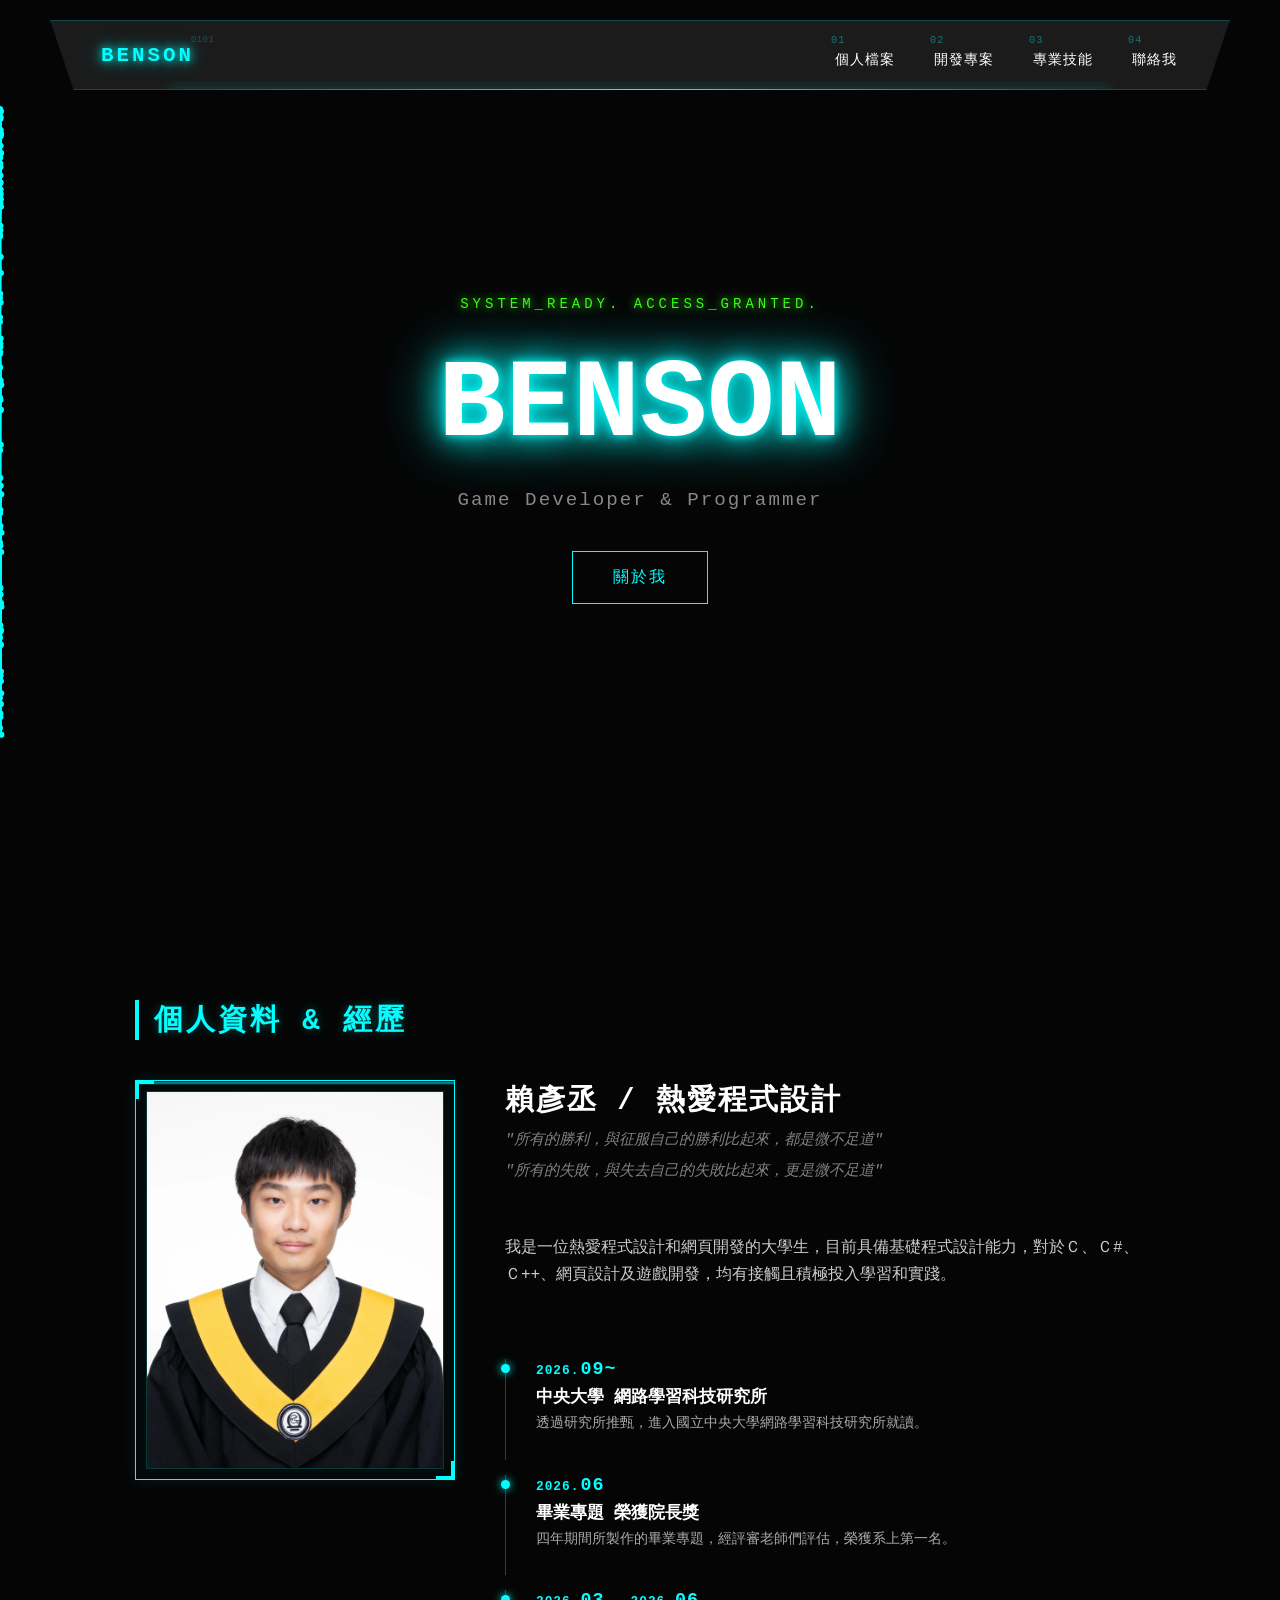
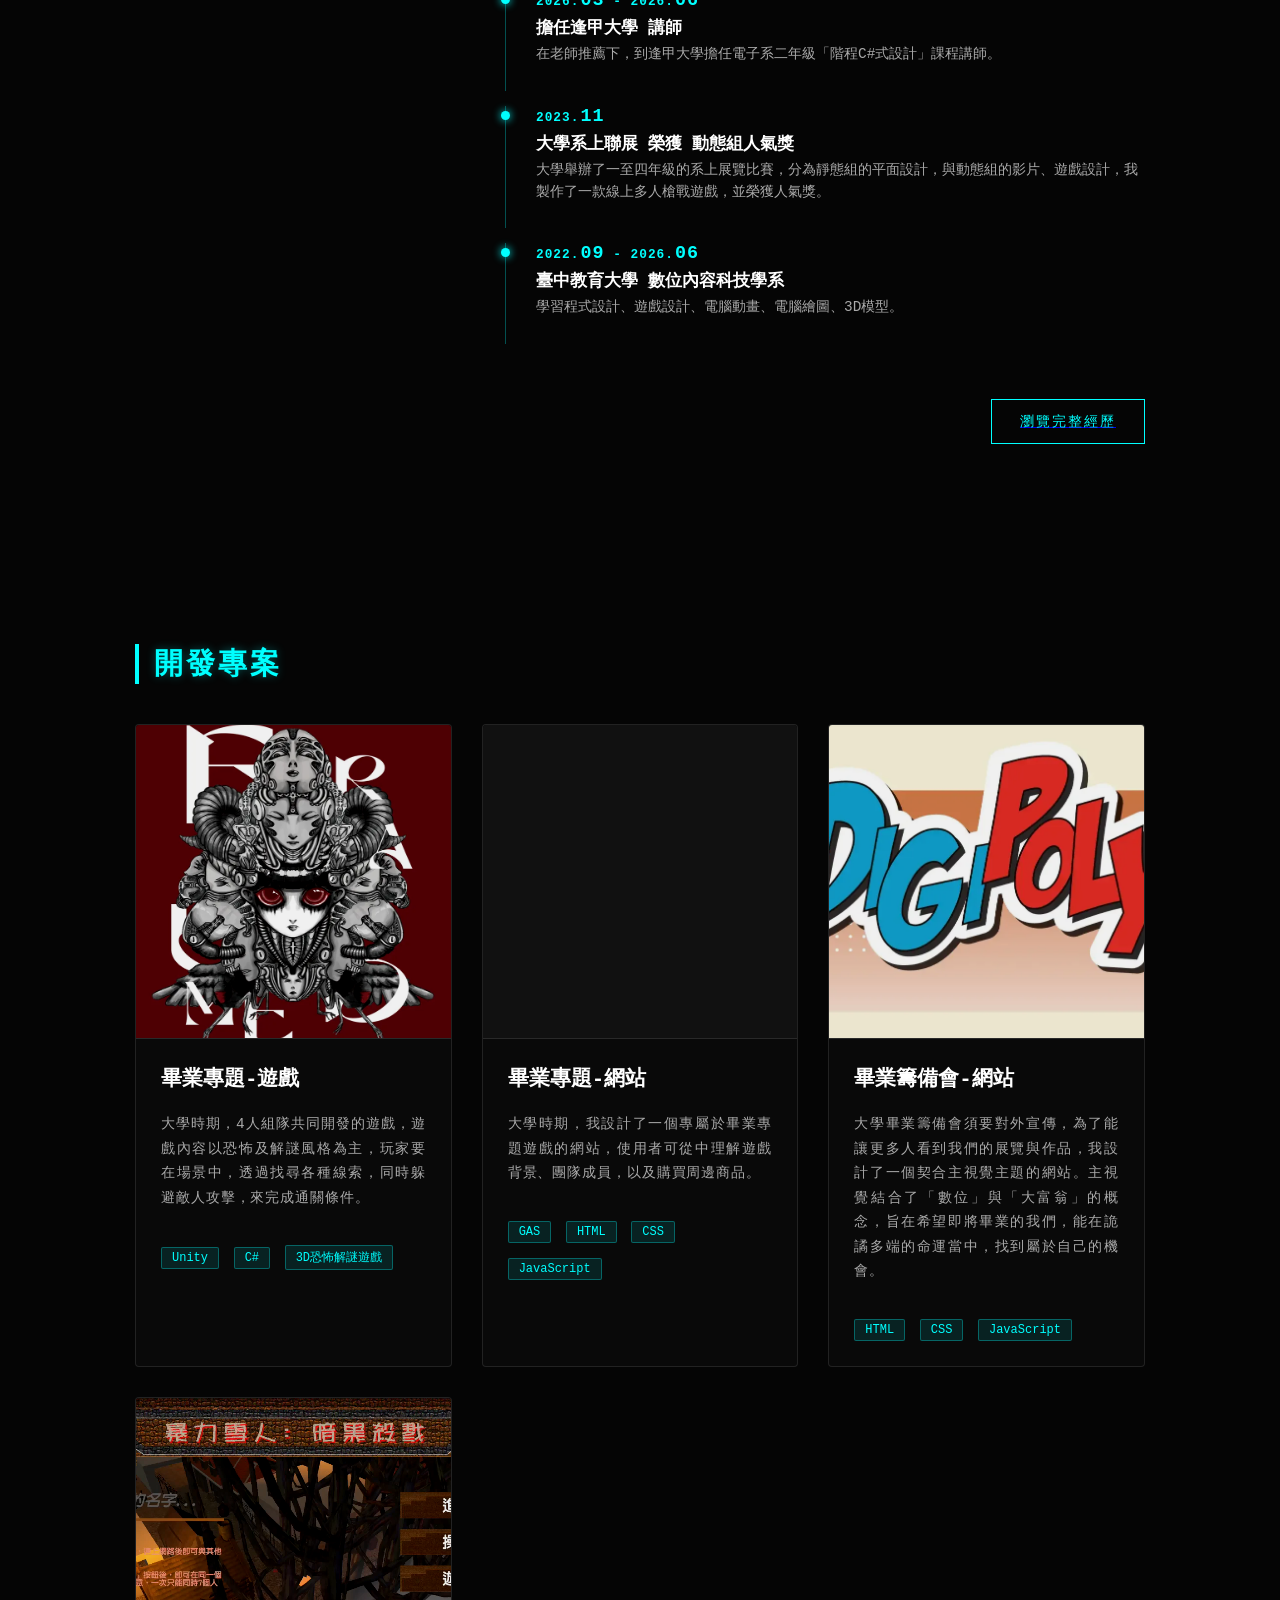
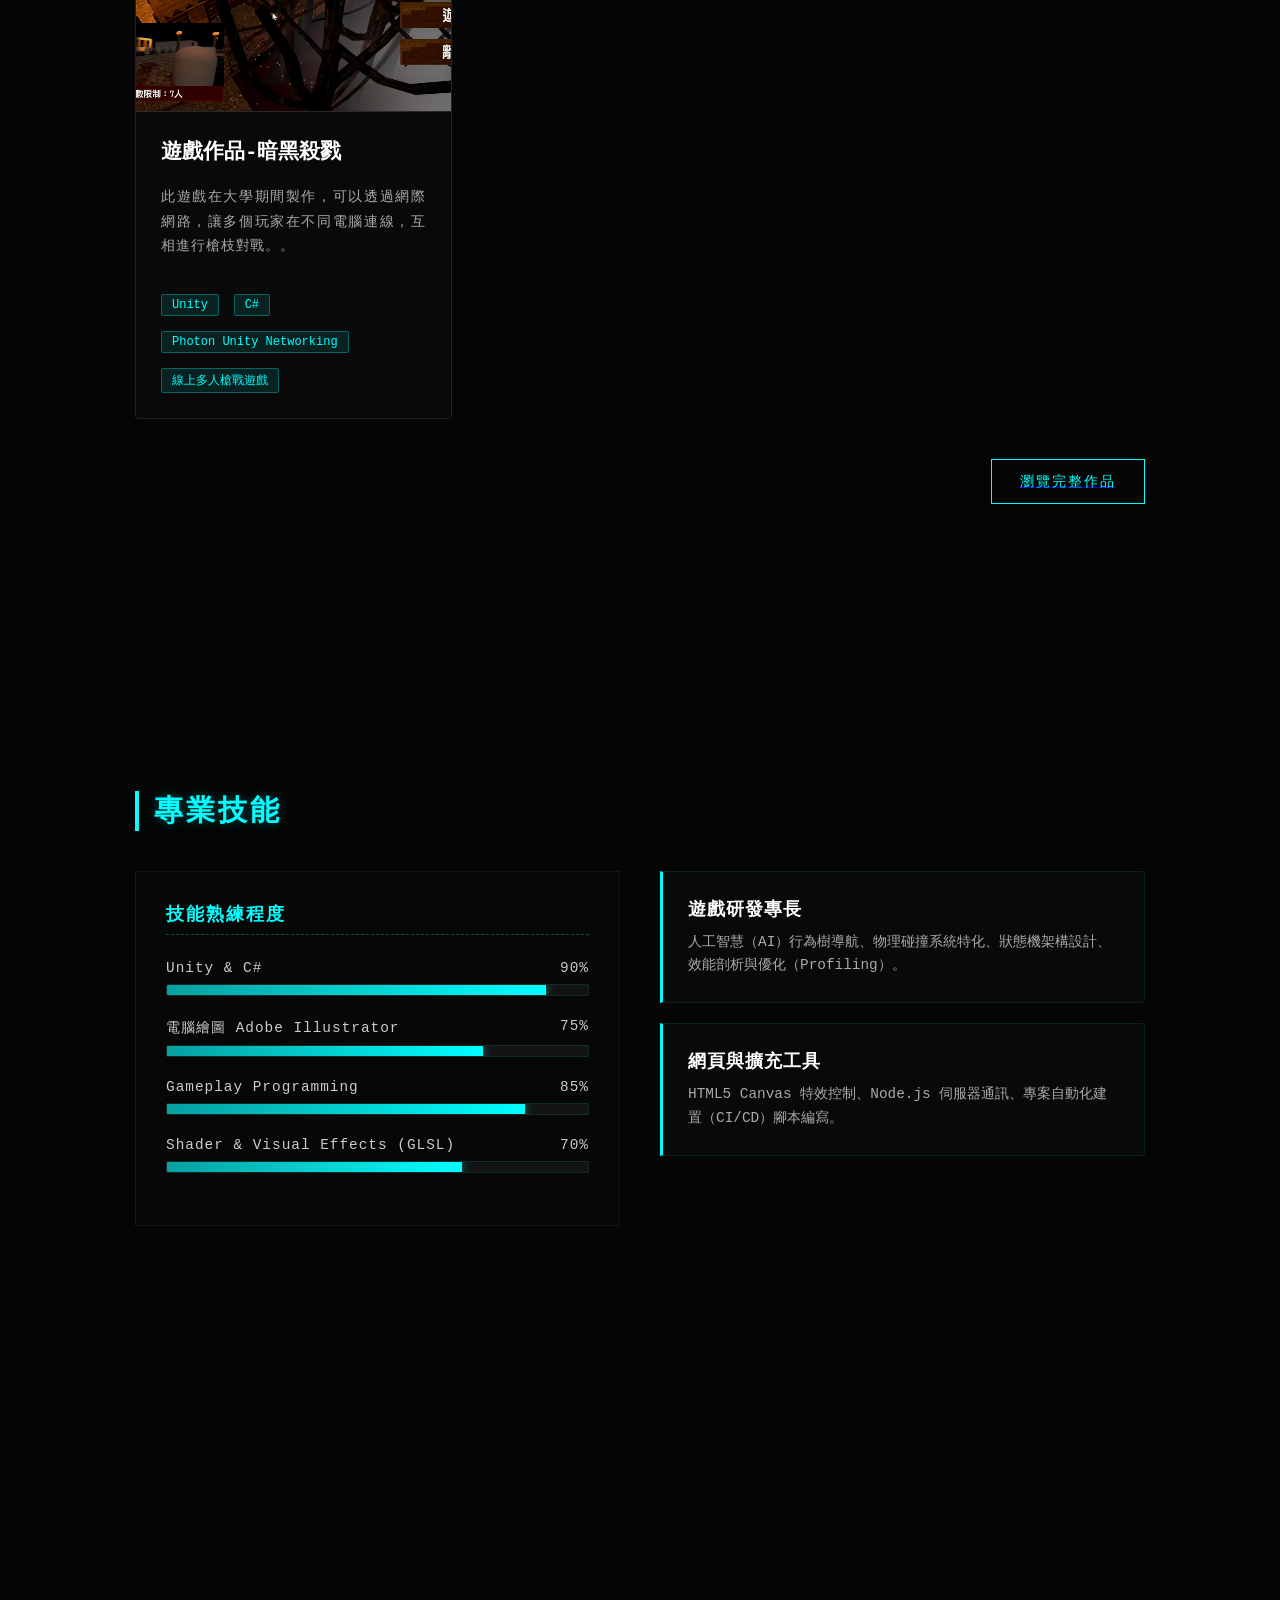
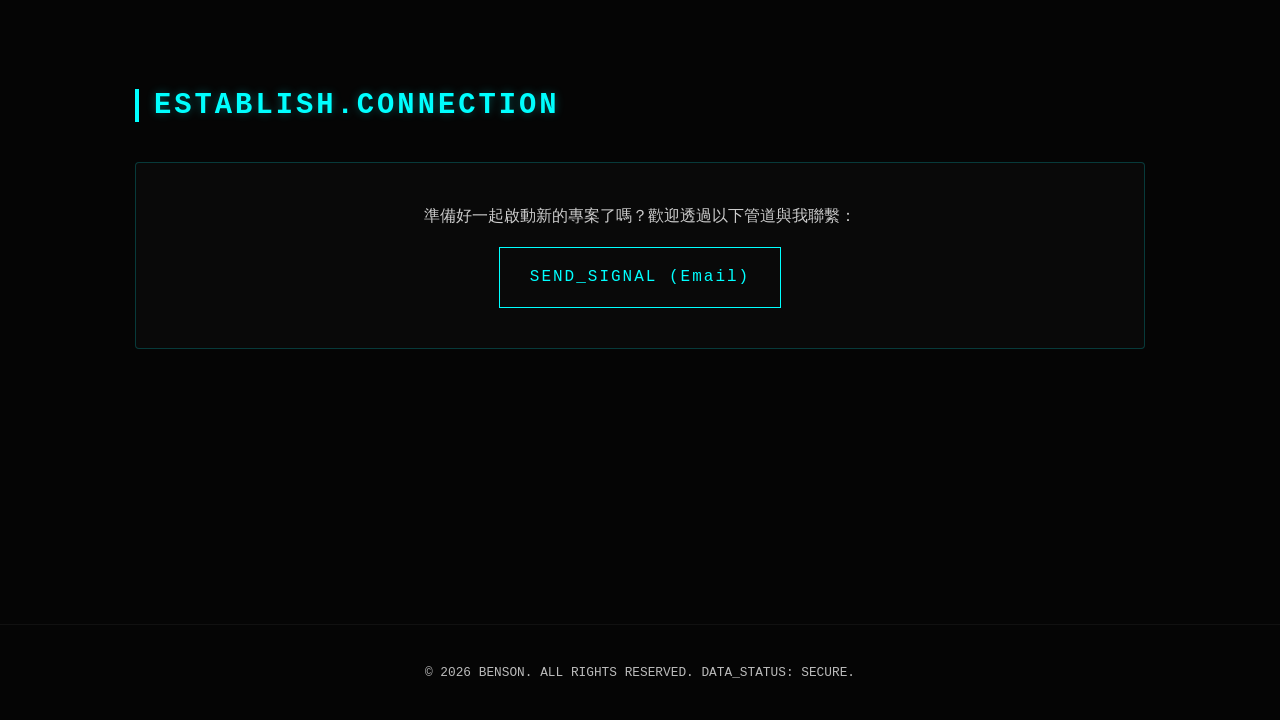
==== commit 30c9edc3: "優化手機版的導覽列介面" ====
--- a/index.html
+++ b/index.html
@@ -20,17 +20,33 @@
     <canvas id="bg"></canvas>
 
     <!-- 導覽列 -->
-    <nav class="navbar cyber-data-port">
+   <nav class="navbar cyber-data-port">
         <div class="logo">
             <span class="logo-text">BENSON</span>
-            </div>
-        <div class="nav-links">
+        </div>
+        
+        <button class="menu-toggle" id="menuToggle" aria-label="Toggle Menu">
+            <span class="bar"></span>
+            <span class="bar"></span>
+            <span class="bar"></span>
+        </button>
+
+        <div class="nav-links desktop-only" id="navLinks">
             <a href="#about" data-no="01"><span>個人檔案</span></a>
             <a href="#projects" data-no="02"><span>開發專案</span></a>
             <a href="#skills" data-no="03"><span>專業技能</span></a>
             <a href="#contact" data-no="04"><span>聯絡我</span></a>
         </div>
     </nav>
+
+    <div class="mobile-menu-overlay" id="mobileMenu">
+        <div class="mobile-links">
+            <a href="#about"><span class="num">01//</span> 個人檔案</a>
+            <a href="#projects"><span class="num">02//</span> 開發專案</a>
+            <a href="#skills"><span class="num">03//</span> 專業技能</a>
+            <a href="#contact"><span class="num">04//</span> 聯絡我</a>
+        </div>
+    </div>
 
     <!-- Hero 首頁區塊 -->
     <header class="hero">
--- a/css/index.css
+++ b/css/index.css
@@ -1,39 +1,31 @@
 /* =========================================
-   滾動條
+   滾動條與全域選取風格
    ========================================= */
-
 ::-webkit-scrollbar {
-    width: 6px;               /* 讓滾動條變得極細，不破壞整體畫面美感 */
-    background: #050505;      /* 軌道背景色，與你的網頁純黑背景融為一體 */
+    width: 6px;
+    background: #050505;
 }
 
 ::-webkit-scrollbar-thumb {
-    background: rgba(0, 255, 255, 0.3); /* 初始狀態為半透明的青色，低調精緻 */
-    border-radius: 10px;               /* 邊角圓潤化 */
-    box-shadow: 0 0 8px rgba(0, 255, 255, 0.4); /* 帶有微弱的發光特效 */
-    transition: background 0.3s ease;  /* 讓顏色轉變更絲滑 */
+    background: rgba(0, 255, 255, 0.3);
+    border-radius: 10px;
+    box-shadow: 0 0 8px rgba(0, 255, 255, 0.4);
+    transition: background 0.3s ease;
 }
 
 ::-webkit-scrollbar-thumb:hover,
 ::-webkit-scrollbar-thumb:active {
-    background: #00ffff;               /* 亮青色全開，充能效果 */
-    box-shadow: 
-        0 0 12px #006868,
-        0 0 20px #006868;              /* 增強霓虹發光矩陣，視覺張力拉滿 */
+    background: #00ffff;
+    box-shadow: 0 0 12px #006868, 0 0 20px #006868;
 }
 
 ::-webkit-scrollbar-track {
     background: #050505;
 }
 
-/* =========================================
-   選取風格 (Selection)
-   ========================================= */
-
-/* 電腦版現代瀏覽器（Chrome, Edge, Safari, Opera） */
 ::selection {
-    background-color: #00bdbd; /* 賽博霓虹青色 (Cyber Cyan) */
-    color: #050505;            /* 文字變成深黑色 */
+    background-color: #00bdbd;
+    color: #050505;
     text-shadow: none;
 }
 
@@ -44,7 +36,7 @@
 }
 
 /* 基礎重設與變數 */
-*{
+* {
     margin: 0;
     padding: 0;
     box-sizing: border-box;
@@ -60,14 +52,13 @@
 }
 
 body.system-loading {
-    overflow: hidden !important;       /* 完全禁止視窗上下滾動 */
-    pointer-events: none !important;   /* 阻斷所有點擊、選取、 hovered 效果 */
-    cursor: wait !important;           /* 滑鼠指針變成等待狀態（選用） */
-}
-
-/* 額外優化：讓初始化的提示字，在解鎖時變成綠色或維持亮藍色，更有成功解鎖的儀式感 */
+    overflow: hidden;
+    pointer-events: none;
+    cursor: wait;
+}
+
 body:not(.system-loading) #bootText {
-    color: #39ff14; /* 變成綠色（可不加，依你喜好） */
+    color: #39ff14;
     text-shadow: 0 0 10px #39ff14;
 }
 
@@ -81,35 +72,49 @@
     pointer-events: none;
 }
 
-/* 導覽列 */
+/* =========================================
+   導覽列 (桌機預設)
+   ========================================= */
+.menu-toggle {
+    display: none;
+    flex-direction: column;
+    justify-content: space-between;
+    width: 26px;
+    height: 18px;
+    background: transparent;
+    border: none;
+    cursor: pointer;
+    z-index: 9999;
+    position: relative;
+}
+
+.menu-toggle .bar {
+    width: 100%;
+    height: 2px;
+    background-color: #00ffff;
+    box-shadow: 0 0 8px #00ffff;
+    transition: all 0.3s cubic-bezier(0.4, 0, 0.2, 1);
+}
+
 .navbar {
     position: fixed;
-    top: 20px;          /* 懸浮於頂部 20px，不撐滿 */
+    top: 20px;
     left: 50%;
-    transform: translateX(-50%); /* 居中 */
-    width: calc(100% - 100px);   /* 寬度稍微收縮 */
+    transform: translateX(-50%);
+    width: calc(100% - 100px);
     max-width: 1200px;
     display: flex;
     justify-content: space-between;
     align-items: center;
     padding: 12px 40px;
     z-index: 100;
-    
-    /* 深黑色背景 + 強烈高斯模糊 */
     background: rgba(51, 51, 51, 0.5);
     backdrop-filter: blur(10px);
-    
-    /* 核心活潑幾何：斜切角外框 */
     clip-path: polygon(0 0, 100% 0, 98% 100%, 2% 100%);
-    
-    /* 青色環境光外框 */
     border: 1px solid rgba(0, 255, 255, 0.2);
-    box-shadow: 
-        0 4px 15px rgba(0, 0, 0, 0.6),
-        0 0 30px rgba(0, 255, 255, 0.1); /* 微弱霓虹底光 */
-}
-
-/* 導覽列港口的霓虹霓虹環境光點綴偽元素 */
+    box-shadow: 0 4px 15px rgba(0, 0, 0, 0.6), 0 0 30px rgba(0, 255, 255, 0.1);
+}
+
 .navbar::after {
     content: '';
     position: absolute;
@@ -121,15 +126,12 @@
     box-shadow: 0 0 10px #00ffff;
 }
 
-
-/* 2. Logo：發光處理器晶片 */
 .navbar .logo {
     display: flex;
     align-items: center;
     gap: 8px;
     position: relative;
     padding: 5px 10px;
-    border: 1px solid transparent;
 }
 
 .navbar .logo-text {
@@ -138,10 +140,8 @@
     font-size: 1.3rem;
     letter-spacing: 3px;
     text-shadow: 0 0 10px #00ffff, 0 0 20px rgba(0, 255, 255, 0.5);
-    font-family: 'Courier New', Courier, monospace; /* 數字感更強 */
-}
-
-/* Logo 偽元素：模擬電子故障發光矩陣 */
+}
+
 .navbar .logo::before {
     content: '0101';
     position: absolute;
@@ -150,21 +150,17 @@
     font-size: 0.6rem;
     color: rgba(0, 255, 255, 0.4);
     opacity: 0.6;
-    font-family: monospace;
     animation: cyber-digits-scan 2s steps(2) infinite;
 }
 
 @keyframes cyber-digits-scan {
-    0% { content: '1010'; }
+    0%, 100% { content: '1010'; }
     50% { content: '0101'; }
-    100% { content: '1010'; }
-}
-
-
-/* 3. 連結：活潑的數據顯示器效果 */
+}
+
 .navbar .nav-links {
     display: flex;
-    gap: 15px; /* 縮小間距，讓幾何港口更緊湊 */
+    gap: 15px;
 }
 
 .navbar .nav-links a {
@@ -177,28 +173,23 @@
     display: flex;
     align-items: center;
     transition: color 0.3s ease;
-    
-    /* 幾何連結外框 */
     clip-path: polygon(10% 0, 100% 0, 90% 100%, 0% 100%);
 }
 
-/* 連結內部：在文字上方加上數據編號 */
 .navbar .nav-links a::before {
-    content: attr(data-no);  /* 從 data-no 屬性讀取編號 */
+    content: attr(data-no);
     position: absolute;
     top: 1px;
     left: 8px;
     font-size: 0.65rem;
     color: rgba(0, 255, 255, 0.4);
-    font-family: monospace;
     transition: 0.3s ease;
 }
 
 .navbar .nav-links a span {
-    margin-top: 10px; /* 為上方的編號騰出空間 */
-}
-
-/* 你的原版特效：底部展開光軌 (維持不變，完美融合) */
+    margin-top: 10px;
+}
+
 .navbar .nav-links a::after {
     content: "";
     position: absolute;
@@ -211,33 +202,35 @@
     transition: width 0.3s cubic-bezier(0.25, 0.46, 0.45, 0.94), left 0.3s cubic-bezier(0.25, 0.46, 0.45, 0.94);
 }
 
-/* Hover 觸發活潑連鎖反應 */
 .navbar .nav-links a:hover {
     color: #00ffff;
-    background: rgba(0, 255, 255, 0.05); /* 輕微的港口通電背景色 */
-    clip-path: polygon(0% 0, 90% 0, 100% 100%, 10% 100%); /* 反向斜切，更有動感 */
-}
-
-/* Hover 時編號文字變成霓虹青色，並閃爍 */
+    background: rgba(0, 255, 255, 0.05);
+    clip-path: polygon(0% 0, 90% 0, 100% 100%, 10% 100%);
+}
+
 .navbar .nav-links a:hover::before {
     color: #00ffff;
     text-shadow: 0 0 5px #00ffff;
     animation: cyber-digits-spin 0.2s steps(2) infinite alternate;
 }
 
-/* 原版光軌展開動畫：維持 */
 .navbar .nav-links a:hover::after {
     width: 100%;
     left: 0;
 }
 
-/* 數字滾動動畫 */
 @keyframes cyber-digits-spin {
     0% { transform: scaleY(1); opacity: 1; }
     100% { transform: scaleY(0); opacity: 0.6; }
 }
 
-/* Hero 首頁區塊 */
+.mobile-menu-overlay {
+    display: none;
+}
+
+/* =========================================
+   Hero 首頁區塊
+   ========================================= */
 .hero {
     height: 100vh;
     display: flex;
@@ -256,13 +249,9 @@
 }
 
 #name {
-    /* 使用 clamp 讓字體在大螢幕最大 7rem，手機螢幕自動縮小，絕不爆版 */
     font-size: clamp(3rem, 10vw, 7rem);
     opacity: 0;
-    text-shadow:
-    0 0 10px #00ffff,
-    0 0 30px #00ffff,
-    0 0 60px #00ffff;
+    text-shadow: 0 0 10px #00ffff, 0 0 30px #00ffff, 0 0 60px #00ffff;
 }
 
 #heroTitle {
@@ -290,14 +279,15 @@
     box-shadow: 0 0 20px rgba(0, 255, 255, 0.5);
 }
 
-/* 主要內容容器 */
+/* =========================================
+   主體內容排版 (Container, Section)
+   ========================================= */
 .container {
     max-width: 1050px;
     margin: 0 auto;
     padding: 0 20px;
 }
 
-/* 區塊通用樣式 */
 .section {
     padding: 100px 0;
     min-height: 90vh;
@@ -326,7 +316,7 @@
 }
 
 /* =========================================
-   【個人檔案版面】照片與經歷區塊
+   關於我與經歷 (Profile & Timeline)
    ========================================= */
 .profile-grid {
     display: grid;
@@ -335,56 +325,44 @@
     align-items: start;
 }
 
-.profile-photo-wrapper {
-    width: 100%;
-}
-
 .profile-photo-frame {
     position: relative;
     width: 100%;
     aspect-ratio: 4 / 5;
     border: 1px solid #00ffff;
-    
-    /* 【關鍵修改 1】拔掉原本的 padding: 10px，防止內邊距把圖片推歪 */
-    padding: 0; 
-    
     background: rgba(0, 255, 255, 0.02);
     box-shadow: 0 0 15px rgba(0, 255, 255, 0.1);
     overflow: hidden;
-    
     display: flex;
     justify-content: center;
     align-items: center;
 }
 
-.profile-photo-frame::before {
-    content: '';
-    position: absolute;
-    top: 0; left: 0; width: 15px; height: 15px;
-    border-top: 3px solid #00ffff; border-left: 3px solid #00ffff;
-    z-index: 5; /* 確保邊角蓋在圖片上方 */
-}
-
+.profile-photo-frame::before,
 .profile-photo-frame::after {
     content: '';
     position: absolute;
-    bottom: 0; right: 0; width: 15px; height: 15px;
+    width: 15px;
+    height: 15px;
+    z-index: 5;
+}
+
+.profile-photo-frame::before {
+    top: 0; left: 0;
+    border-top: 3px solid #00ffff; border-left: 3px solid #00ffff;
+}
+
+.profile-photo-frame::after {
+    bottom: 0; right: 0;
     border-bottom: 3px solid #00ffff; border-right: 3px solid #00ffff;
-    z-index: 5; /* 確保邊角蓋在圖片上方 */
 }
 
 .profile-img {
     position: absolute;
-    top: 10px;
-    left: 10px;
-    width: calc(100% - 20px);  /* 扣除左右各 10px 的空間 */
-    height: calc(100% - 20px); /* 扣除上下各 10px 的空間 */
-    
+    top: 10px; left: 10px;
+    width: calc(100% - 20px);
+    height: calc(100% - 20px);
     object-fit: cover;
-    object-position: center; /* 強迫瀏覽器以正中央為軸心向外縮放裁剪 */
-    
-    filter: none;
-    opacity: 1;
     border: 1px solid rgba(0, 255, 255, 0.2);
     z-index: 1;
 }
@@ -396,7 +374,7 @@
     opacity: 0.6;
     animation: scan 4s linear infinite;
     pointer-events: none;
-    z-index: 3; /* 確保掃描線能在照片上方跑動 */
+    z-index: 3;
 }
 
 @keyframes scan {
@@ -406,8 +384,7 @@
 
 .frame-glitch-text {
     position: absolute;
-    bottom: 15px;
-    left: 20px;
+    bottom: 15px; left: 20px;
     font-size: 0.75rem;
     color: #00ffff;
     letter-spacing: 2px;
@@ -437,13 +414,6 @@
     font-size: 0.95rem;
 }
 
-/* =========================================
-   工作/學經歷時間軸
-   ========================================= */
-.experience-timeline {
-    margin-top: 20px;
-}
-
 .timeline-item {
     position: relative;
     padding-left: 30px;
@@ -455,10 +425,8 @@
 .timeline-item::before {
     content: '';
     position: absolute;
-    left: -5px;
-    top: 5px;
-    width: 9px;
-    height: 9px;
+    left: -5px; top: 5px;
+    width: 9px; height: 9px;
     background: #00ffff;
     border-radius: 50%;
     box-shadow: 0 0 8px #00ffff;
@@ -492,7 +460,79 @@
 }
 
 /* =========================================
-   【專長展示版面】能量進度條
+   開發專案區塊 (Projects Grid)
+   ========================================= */
+.projects-grid {
+    display: grid;
+    grid-template-columns: repeat(auto-fit, minmax(280px, 1fr));
+    gap: 30px;
+}
+
+.project-card {
+    background: rgba(255, 255, 255, 0.02);
+    border: 1px solid rgba(255, 255, 255, 0.1);
+    border-radius: 4px;
+    overflow: hidden;
+    transition: 0.3s cubic-bezier(0.4, 0, 0.2, 1);
+    display: flex;
+    flex-direction: column;
+    text-decoration: none;
+}
+
+.project-card:hover {
+    border-color: #00ffff;
+    transform: translateY(-5px);
+    box-shadow: 0 5px 20px rgba(0, 255, 255, 0.15);
+}
+
+.project-img {
+    width: 100%;
+    aspect-ratio: 1 / 1;
+    background: #111;
+    display: flex;
+    justify-content: center;
+    align-items: center;
+    border-bottom: 1px solid rgba(255, 255, 255, 0.1);
+    position: relative;
+    overflow: hidden;
+    flex-shrink: 0;
+}
+
+.p-media {
+    width: 100%;
+    height: 100%;
+    object-fit: cover;
+    filter: brightness(0.9) contrast(110%);
+    transition: transform 0.5s ease, filter 0.5s ease;
+}
+
+.project-card:hover .p-media {
+    transform: scale(1.06);
+    filter: brightness(1.1) contrast(115%);
+}
+
+.project-info {
+    padding: 25px;
+    flex-grow: 1;
+}
+
+.project-info h3 {
+    color: #fff;
+    margin-bottom: 20px;
+    font-size: 1.3rem;
+}
+
+.project-info p {
+    color: #aaa;
+    font-size: 0.9rem;
+    text-align: justify;
+    margin-bottom: 20px;
+    letter-spacing: 0.9px;
+    line-height: 1.7;
+}
+
+/* =========================================
+   專業技能區塊 (Skills Showcase)
    ========================================= */
 .skills-showcase {
     display: grid;
@@ -532,9 +572,9 @@
 
 .skill-bar-fill {
     height: 100%;
-    background: linear-gradient(90deg, rgba(0, 255, 255, 0.6), #00ffff); /* 青色漸層霓虹 */
+    background: linear-gradient(90deg, rgba(0, 255, 255, 0.6), #00ffff);
     box-shadow: 0 0 10px rgba(0, 255, 255, 0.5);
-    width: 0%; 
+    width: 0%;
     transition: width 1.5s cubic-bezier(0.25, 1, 0.5, 1);
 }
 
@@ -566,8 +606,38 @@
 }
 
 /* =========================================
-   作品集與其他通用區塊
+   通用按鈕、通訊面板、頁尾
    ========================================= */
+.tag {
+    display: inline-block;
+    font-size: 0.75rem;
+    padding: 3px 10px;
+    background: rgba(0, 255, 255, 0.1);
+    color: #00ffff;
+    border: 1px solid rgba(0, 255, 255, 0.3);
+    margin-top: 15px;
+    margin-right: 5px;
+    border-radius: 2px;
+}
+
+.cyber-btn {
+    display: inline-block;
+    padding: 15px 30px;
+    border: 1px solid #00ffff;
+    color: #00ffff;
+    text-decoration: none;
+    letter-spacing: 2px;
+    transition: 0.3s;
+    background: transparent;
+}
+
+.cyber-btn:hover {
+    background: #00ffff;
+    color: #000;
+    font-weight: bold;
+    box-shadow: 0 0 15px #00ffff;
+}
+
 .panel {
     background: rgba(255, 255, 255, 0.02);
     border: 1px solid rgba(0, 255, 255, 0.2);
@@ -579,143 +649,16 @@
 
 .panel p { margin-bottom: 15px; }
 
-/* =========================================
-   專案區
-   ========================================= */
-
-.projects-grid {
-    display: grid;
-    /* RWD 自動網格排列 */
-    grid-template-columns: repeat(auto-fit, minmax(280px, 1fr));
-    gap: 30px;
-}
-
-.project-card {
-    background: rgba(255, 255, 255, 0.02); /* 稍微提升一點點亮度，黑客質感更好 */
-    border: 1px solid rgba(255, 255, 255, 0.1);
-    border-radius: 4px;
-    overflow: hidden; /* 確保圖片放大時不會超出卡片邊框 */
-    transition: 0.3s cubic-bezier(0.4, 0, 0.2, 1);
-    
-    /* 【關鍵修正 1】改為 Flex 垂直佈局，強迫圖片區與文字區絕對分流，永不重疊 */
+#about {
     display: flex;
     flex-direction: column;
-
-    text-decoration: none !important;
-    text-decoration-line: none !important;
-    outline: none;
-}
-
-.project-card:hover {
-    border-color: #00ffff;
-    transform: translateY(-5px);
-    box-shadow: 0 5px 20px rgba(0, 255, 255, 0.15);
-}
-
-.project-card,
-.project-card * {
-    text-decoration: none !important;
-    text-decoration-line: none !important;
-}
-
-.project-img {
-    width: 100%;
-    aspect-ratio: 1 / 1;
-    background: #111;
-    display: flex;
-    justify-content: center;
-    align-items: center;
-    color: #444;
-    font-size: 0.8rem;
-    letter-spacing: 2px;
-    border-bottom: 1px solid rgba(255, 255, 255, 0.1);
-    
-    /* 【關鍵修正 2】確保容器本身不會被裡面的巨大圖片塞變形 */
-    position: relative;
-    overflow: hidden; 
-    flex-shrink: 0; /* 防止卡片被內容壓縮時，圖片高度被擠扁 */
-}
-
-.p-media {
-    width: 100%;
-    height: 100%;
-    object-fit: cover; /* 確保影片不管原比例是 16:9 還是 4:3，都能自動裁切並完美填滿正方形，絕不變形拉伸 */
-    object-position: center; /* 影片居中對齊 */
-    
-    /* 賽博朋克暗色調微濾鏡 */
-    filter: grayscale(0%) brightness(0.9) contrast(110%);
-    transition: transform 0.5s ease, filter 0.5s ease;
-}
-
-.project-card:hover .p-media {
-    transform: scale(1.06);
-    filter: grayscale(0%) brightness(1.1) contrast(115%);
-}
-
-.project-info { 
-    padding: 25px; 
-    /* 讓文字區自動填滿剩餘空間，排版更整齊 */
-    flex-grow: 1; 
-}
-
-.project-info h3 { 
-    color: #fff; 
-    margin-bottom: 20px; 
-    font-size: 1.3rem; 
-}
-
-.project-info p { 
-    color: #aaa; 
-    font-size: 0.9rem; 
-    text-align: justify;
-    margin-bottom: 20px; 
-    letter-spacing: 0.9px;
-    line-height: 1.7; 
-}
-
-.tag {
-    display: inline-block;
-    font-size: 0.75rem;
-    padding: 3px 10px;
-    background: rgba(0, 255, 255, 0.1);
-    color: #00ffff;
-    border: 1px solid rgba(0, 255, 255, 0.3);
-    margin-top: 15px;
-    margin-right: 5px;
-    border-radius: 2px;
-}
-
-.cyber-btn {
-    display: inline-block;
-    padding: 15px 30px;
-    border: 1px solid #00ffff;
-    color: #00ffff;
-    text-decoration: none;
-    letter-spacing: 2px;
-    transition: 0.3s;
-    background: transparent;
-}
-
-.cyber-btn:hover {
-    background: #00ffff;
-    color: #000;
-    font-weight: bold;
-    box-shadow: 0 0 15px #00ffff;
-}
-
-/* 電腦版預設：將按鈕放置在 section 的右下角 */
-#about {
-    display: flex;
-    flex-direction: column;
-    align-items: stretch; /* 恢復預設：讓內元件（如網格）自然撐滿 */
-}
-
-/* 2. 按鈕專屬外殼：利用 margin-left: auto 單獨將自己推向最右側！ */
+    align-items: stretch;
+}
+
 .cyber-btn-more {
-    display: inline-flex;  
+    display: inline-flex;
     margin-top: 40px;
-    margin-left: auto;     /* 關鍵：神奇的魔法！自動把左邊塞滿，將自己推到最右邊 */
-    text-decoration: none !important;
+    margin-left: auto;
 }
 
 .cyber-btn-more .cyber-btn {
@@ -735,150 +678,163 @@
     border-top: 1px solid rgba(255, 255, 255, 0.05);
 }
 
-
-/* =========================================
-   【新 RWD 響應式佈局深度優化】
-   ========================================= */
-
-/* 1. 平板與小桌機佈局 (1024px 以下) */
+/* ==========================================================================
+   【RWD 響應式佈局】優化精簡版（移除沒必要的重複覆蓋與 !important）
+   ========================================================================== */
+
 @media (max-width: 1024px) {
+    .navbar { padding: 20px 30px; }
+    .profile-grid { grid-template-columns: 280px 1fr; gap: 35px; }
+}
+
+@media (max-width: 900px) {
+    .section { padding: 60px 0; }
+    .profile-grid { grid-template-columns: 1fr; gap: 40px; }
+    .profile-photo-frame { max-width: 300px; margin: 0 auto; }
+    .skills-showcase { grid-template-columns: 1fr; gap: 30px; }
+    .cyber-btn-more { margin-left: auto; margin-right: auto; margin-top: 30px; }
+}
+
+@media (max-width: 768px) {
+    .menu-toggle { display: flex; }
+    
     .navbar {
-        padding: 20px 30px;
-    }
-    .profile-grid {
-        grid-template-columns: 280px 1fr;
+        width: calc(100% - 30px);
+        top: 15px;
+        padding: 10px 20px;
+        clip-path: polygon(0 0, 100% 0, 96% 100%, 4% 100%);
+    }
+
+    .navbar .desktop-only { display: none; }
+
+    .mobile-menu-overlay {
+        position: fixed;
+        top: 0; right: 0;
+        width: 100vw; height: 100vh;
+        background: rgba(5, 5, 5, 0.3);
+    
+        backdrop-filter: blur(10px);
+        -webkit-backdrop-filter: blur(10px);
+        z-index: 9998;
+        
+        transform: translateX(100%);
+        clip-path: polygon(100% 0, 100% 0, 100% 100%, 100% 100%);
+        transition: transform 0.4s cubic-bezier(0.16, 1, 0.3, 1), 
+                    clip-path 0.4s cubic-bezier(0.16, 1, 0.3, 1);
+        
+        display: flex;
+        align-items: center;
+        justify-content: center;
+        border-left: 2px solid #00ffff;
+    }
+
+    .mobile-menu-overlay.active {
+        transform: translateX(0);
+        clip-path: polygon(0 0, 100% 0, 100% 100%, 15% 100%);
+        box-shadow: -10px 0 30px rgba(0, 255, 255, 0.15);
+    }
+
+    .mobile-links {
+        display: flex;
+        flex-direction: column;
         gap: 35px;
-    }
-}
-
-/* 2. 大行動裝置與中平板佈局 (900px 以下) */
-@media (max-width: 900px) {
-    .section {
-        padding: 60px 0; /* 縮小過大的上下間距，提升滑動體驗 */
-    }
-    .profile-grid {
-        grid-template-columns: 1fr; /* 轉為單欄 */
-        gap: 40px;
-    }
-    .profile-photo-frame {
-        max-width: 300px; /* 相片在手機上置中放大 */
-        margin: 0 auto;
-    }
-    .skills-showcase {
-        grid-template-columns: 1fr; /* 技能區轉為單欄 */
-        gap: 30px;
-    }
-
-    .cyber-btn-more {
-        margin-left: auto;  /* 這兩行結合，能在 Flex 佈局中實現完美的水平置中 */
-        margin-right: auto; 
-        margin-top: 30px;
-    }
-}
-
-/* 3. 標準智慧型手機佈局 (768px 以下) */
-@media (max-width: 768px) {
-    .navbar {
-        padding: 15px 20px;
-    }
-    .navbar .nav-links {
-        display: none; /* 行動版隱藏桌面選單，後續可自行擴充漢堡選單 */
-    }
-    .panel {
-        padding: 30px 20px; /* 縮減內距，把寬度留給內容 */
-    }
-    .skill-bars-container {
-        padding: 20px;
-    }
-
-    /* 將網格改為單欄，並縮小元件間距 */
-    .profile-grid {
-        grid-template-columns: 1fr;
-        gap: 30px;
-    }
-
-    /* 照片區塊優化：限制手機上的最大寬度，並置中顯示 */
-    .profile-photo-wrapper {
-        max-width: 240px; /* 從 320px 縮小到 240px，省下垂直空間 */
-        margin: 0 auto;   /* 置中 */
-    }
-
-    .profile-photo-frame {
-        aspect-ratio: 1 / 1; /* 手機版改為完美正方形，更像科技頭像 */
-    }
-
-    /* 消滅手機版巨大的空白黑洞 */
-    .profile-info-panel .bio-intro h3 {
-        text-align: center; /* 名字置中 */
-        font-size: 1.5rem;
-    }
-
-    .profile-info-panel .bio-intro p.cyber-tagline {
-        text-align: center; /* 格言置中 */
-        font-size: 0.85rem;
-    }
-
+        width: 75%;
+        text-align: right;
+        padding-right: 10%;
+    }
+
+    .mobile-links a {
+        color: #ffffff;
+        font-size: 1.6rem;
+        font-weight: bold;
+        text-decoration: none;
+        letter-spacing: 3px;
+        padding: 12px 0;
+        border-bottom: 1px dashed rgba(0, 255, 255, 0.1);
+        display: block;
+        position: relative;
+        
+        opacity: 0;
+        transform: translateY(20px);
+        transition: transform 0.4s cubic-bezier(0.16, 1, 0.3, 1), 
+                    opacity 0.4s ease, 
+                    color 0.2s ease;
+    }
+
+    .mobile-menu-overlay.active .mobile-links a {
+        opacity: 1;
+        transform: translateY(0);
+    }
+
+    .mobile-links a::after {
+        content: '';
+        position: absolute;
+        bottom: -1px; right: 0;
+        width: 0; height: 1px;
+        background: #00ffff;
+        box-shadow: 0 0 10px #00ffff;
+        transition: width 0.3s ease;
+    }
+
+    .mobile-links a:hover::after,
+    .mobile-links a:active::after {
+        width: 100%;
+    }
+
+    .mobile-links a .num {
+        color: #00ffff;
+        font-family: monospace;
+        font-size: 1rem;
+        margin-right: 15px;
+        text-shadow: 0 0 5px rgba(0, 255, 255, 0.5);
+    }
+
+    .mobile-links a:hover, .mobile-links a:active {
+        color: #00ffff;
+        text-shadow: 0 0 10px #00ffff, 0 0 20px #00ffff;
+        border-bottom: 1px solid #00ffff;
+    }
+
+    /* 漢堡鈕點擊變紅 X */
+    .menu-toggle.active .bar:nth-child(1) { transform: translateY(8px) rotate(45deg); background-color: #ff0055; box-shadow: 0 0 8px #ff0055; }
+    .menu-toggle.active .bar:nth-child(2) { opacity: 0; }
+    .menu-toggle.active .bar:nth-child(3) { transform: translateY(-8px) rotate(-45deg); background-color: #ff0055; box-shadow: 0 0 8px #ff0055; }
+
+    /* 區塊內容針對手機之微調 */
+    .panel { padding: 30px 20px; }
+    .skill-bars-container { padding: 20px; }
+    .profile-photo-wrapper { max-width: 240px; margin: 0 auto; }
+    .profile-photo-frame { aspect-ratio: 1 / 1; }
+    .profile-info-panel .bio-intro h3,
+    .profile-info-panel .bio-intro p.cyber-tagline { text-align: center; }
+    .profile-info-panel .bio-intro h3 { font-size: 1.5rem; }
+    .profile-info-panel .bio-intro p.cyber-tagline { font-size: 0.85rem; }
+    
     .profile-info-panel .bio-intro p {
-        margin-top: 20px;    /* 從 50px 縮減到 20px */
-        margin-bottom: 30px; /* 從 70px 縮減到 30px */
+        margin-top: 20px;
+        margin-bottom: 30px;
         font-size: 0.9rem;
         text-align: justify;
     }
-
-    /* 時間軸重構：改為手機特化排版 */
+    
     .timeline-item {
-        padding-left: 20px;   /* 縮減左側留白 */
+        padding-left: 20px;
         padding-bottom: 20px;
         margin-bottom: 10px;
         display: flex;
-        flex-direction: column; /* 強制時間標籤自成一行，排在標題上方 */
-    }
-
-    .timeline-item::before {
-        top: 6px; /* 微調發光小圓點的位置 */
-    }
-
-    .timeline-date {
-        display: inline-block;
-        margin-bottom: 4px;   /* 讓日期在標題上面貼近 */
-        font-size: 0.75rem;
-    }
-
-    .timeline-content h5 {
-        font-size: 1rem;      /* 稍微縮小標題字體，防止手機上溢出 */
-        line-height: 1.4;
-    }
-
-    .timeline-content p {
-        font-size: 0.85rem;   /* 稍微精簡內文字級 */
-        margin-top: 4px;
-    }
-}
-
-/* 4. 超小手機螢幕特化優化 (480px 以下) */
+        flex-direction: column;
+    }
+    .timeline-item::before { top: 6px; }
+    .timeline-date { display: inline-block; margin-bottom: 4px; font-size: 0.75rem; }
+    .timeline-content h5 { font-size: 1rem; line-height: 1.4; }
+    .timeline-content p { font-size: 0.85rem; margin-top: 4px; }
+}
+
 @media (max-width: 480px) {
-    .container {
-        padding: 0 15px; /* 邊緣微縮 */
-    }
-    .section {
-        padding: 45px 0;
-    }
-    .profile-info-panel .bio-intro h3 {
-        font-size: 1.4rem; /* 縮小姓名 */
-    }
-    .timeline-item {
-        padding-left: 20px; /* 縮減時間軸左側留白 */
-        margin-bottom: 20px;
-    }
-    .skill-group-card {
-        padding: 20px 15px;
-    }
-    .project-info {
-        padding: 20px 15px;
-    }
-    .cyber-btn-more .cyber-btn {
-        width: auto !important; /* 確保不吃舊設定的 100% 滿版 */
-        padding: 12px 24px !important;
-        font-size: 0.85rem;
-    }
+    .container { padding: 0 15px; }
+    .section { padding: 45px 0; }
+    .profile-info-panel .bio-intro h3 { font-size: 1.4rem; }
+    .timeline-item { padding-left: 20px; margin-bottom: 20px; }
+    .skill-group-card, .project-info { padding: 20px 15px; }
+    .cyber-btn-more .cyber-btn { width: auto; padding: 12px 24px; font-size: 0.85rem; }
 }
